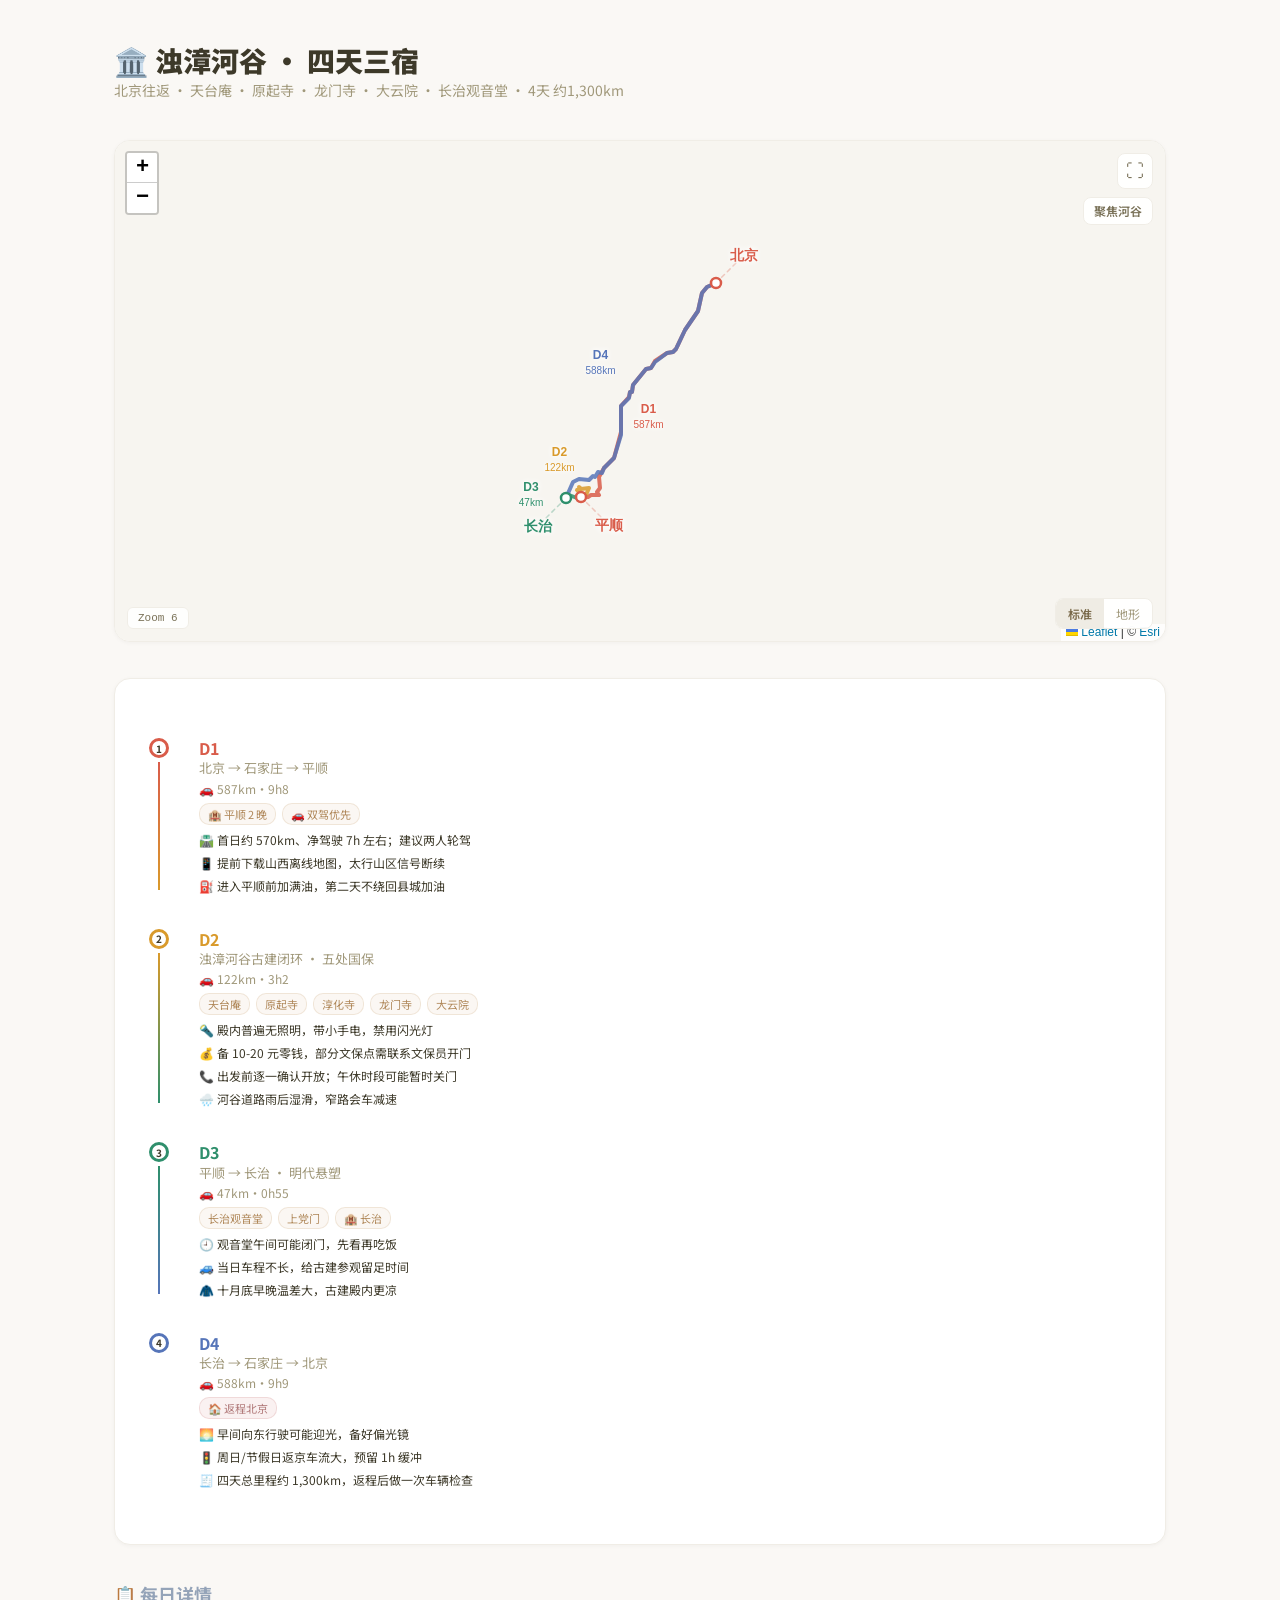
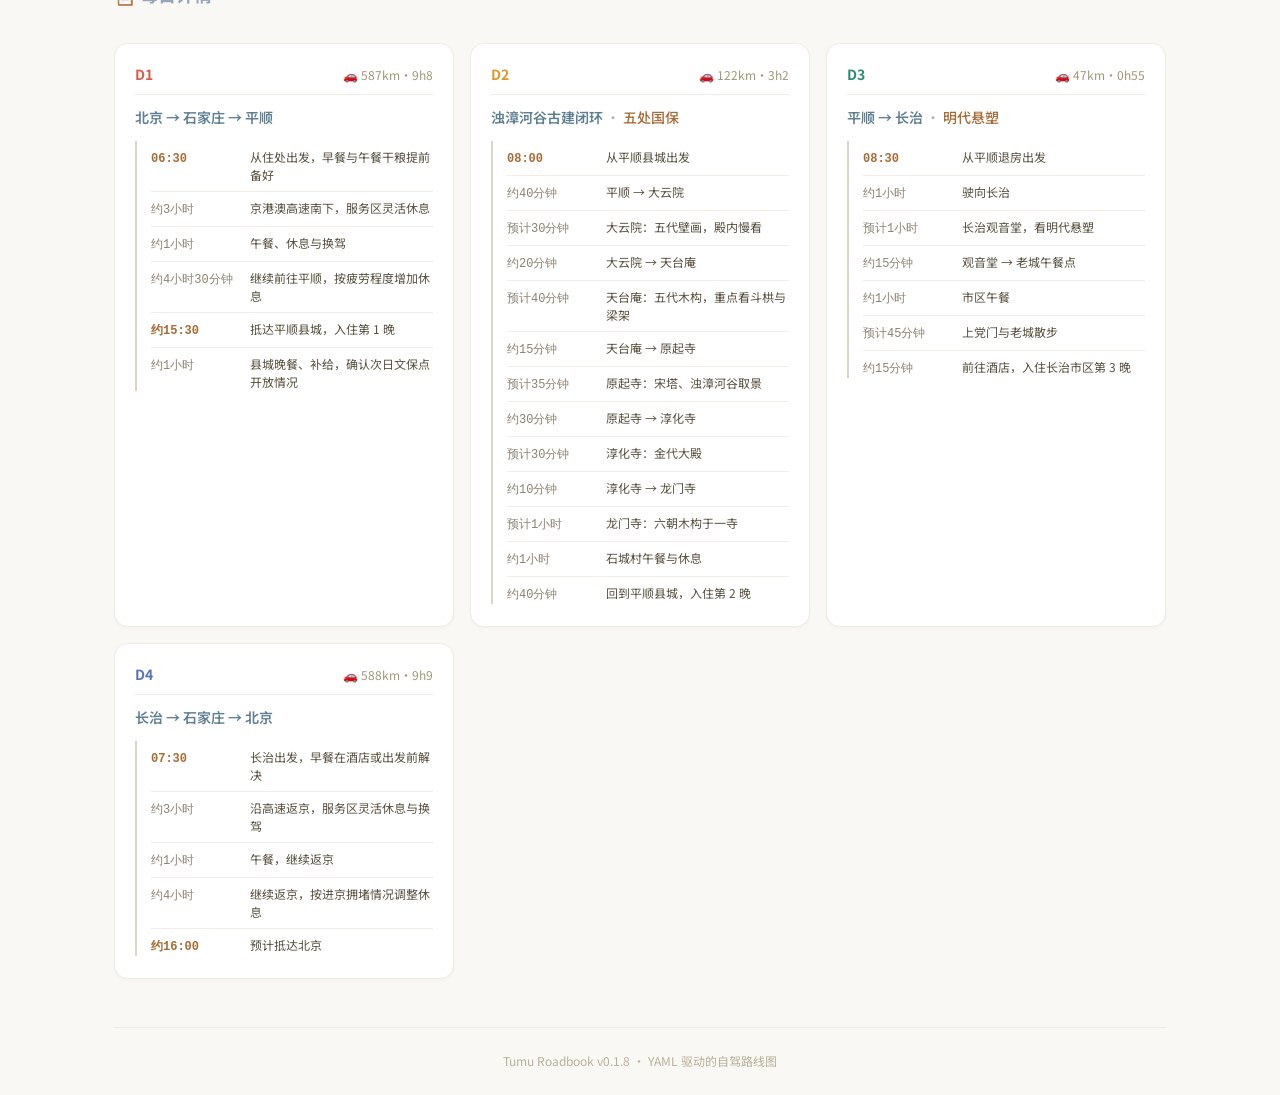
==== docs/zhuozhang-4d.html @ 3e162fc1 "feat: release Tumu Roadbook v0.1.8" ====
<!DOCTYPE html>
<html lang="zh-CN">
<head>
<meta charset="UTF-8">
<meta name="viewport" content="width=device-width, initial-scale=1.0">
<title>🏛️ 浊漳河谷 · 四天三宿</title>
<style>/* required styles */

.leaflet-pane,
.leaflet-tile,
.leaflet-marker-icon,
.leaflet-marker-shadow,
.leaflet-tile-container,
.leaflet-pane > svg,
.leaflet-pane > canvas,
.leaflet-zoom-box,
.leaflet-image-layer,
.leaflet-layer {
	position: absolute;
	left: 0;
	top: 0;
	}
.leaflet-container {
	overflow: hidden;
	}
.leaflet-tile,
.leaflet-marker-icon,
.leaflet-marker-shadow {
	-webkit-user-select: none;
	   -moz-user-select: none;
	        user-select: none;
	  -webkit-user-drag: none;
	}
/* Prevents IE11 from highlighting tiles in blue */
.leaflet-tile::selection {
	background: transparent;
}
/* Safari renders non-retina tile on retina better with this, but Chrome is worse */
.leaflet-safari .leaflet-tile {
	image-rendering: -webkit-optimize-contrast;
	}
/* hack that prevents hw layers "stretching" when loading new tiles */
.leaflet-safari .leaflet-tile-container {
	width: 1600px;
	height: 1600px;
	-webkit-transform-origin: 0 0;
	}
.leaflet-marker-icon,
.leaflet-marker-shadow {
	display: block;
	}
/* .leaflet-container svg: reset svg max-width decleration shipped in Joomla! (joomla.org) 3.x */
/* .leaflet-container img: map is broken in FF if you have max-width: 100% on tiles */
.leaflet-container .leaflet-overlay-pane svg {
	max-width: none !important;
	max-height: none !important;
	}
.leaflet-container .leaflet-marker-pane img,
.leaflet-container .leaflet-shadow-pane img,
.leaflet-container .leaflet-tile-pane img,
.leaflet-container img.leaflet-image-layer,
.leaflet-container .leaflet-tile {
	max-width: none !important;
	max-height: none !important;
	width: auto;
	padding: 0;
	}

.leaflet-container img.leaflet-tile {
	/* See: https://bugs.chromium.org/p/chromium/issues/detail?id=600120 */
	mix-blend-mode: plus-lighter;
}

.leaflet-container.leaflet-touch-zoom {
	-ms-touch-action: pan-x pan-y;
	touch-action: pan-x pan-y;
	}
.leaflet-container.leaflet-touch-drag {
	-ms-touch-action: pinch-zoom;
	/* Fallback for FF which doesn't support pinch-zoom */
	touch-action: none;
	touch-action: pinch-zoom;
}
.leaflet-container.leaflet-touch-drag.leaflet-touch-zoom {
	-ms-touch-action: none;
	touch-action: none;
}
.leaflet-container {
	-webkit-tap-highlight-color: transparent;
}
.leaflet-container a {
	-webkit-tap-highlight-color: rgba(51, 181, 229, 0.4);
}
.leaflet-tile {
	filter: inherit;
	visibility: hidden;
	}
.leaflet-tile-loaded {
	visibility: inherit;
	}
.leaflet-zoom-box {
	width: 0;
	height: 0;
	-moz-box-sizing: border-box;
	     box-sizing: border-box;
	z-index: 800;
	}
/* workaround for https://bugzilla.mozilla.org/show_bug.cgi?id=888319 */
.leaflet-overlay-pane svg {
	-moz-user-select: none;
	}

.leaflet-pane         { z-index: 400; }

.leaflet-tile-pane    { z-index: 200; }
.leaflet-overlay-pane { z-index: 400; }
.leaflet-shadow-pane  { z-index: 500; }
.leaflet-marker-pane  { z-index: 600; }
.leaflet-tooltip-pane   { z-index: 650; }
.leaflet-popup-pane   { z-index: 700; }

.leaflet-map-pane canvas { z-index: 100; }
.leaflet-map-pane svg    { z-index: 200; }

.leaflet-vml-shape {
	width: 1px;
	height: 1px;
	}
.lvml {
	behavior: url(#default#VML);
	display: inline-block;
	position: absolute;
	}


/* control positioning */

.leaflet-control {
	position: relative;
	z-index: 800;
	pointer-events: visiblePainted; /* IE 9-10 doesn't have auto */
	pointer-events: auto;
	}
.leaflet-top,
.leaflet-bottom {
	position: absolute;
	z-index: 1000;
	pointer-events: none;
	}
.leaflet-top {
	top: 0;
	}
.leaflet-right {
	right: 0;
	}
.leaflet-bottom {
	bottom: 0;
	}
.leaflet-left {
	left: 0;
	}
.leaflet-control {
	float: left;
	clear: both;
	}
.leaflet-right .leaflet-control {
	float: right;
	}
.leaflet-top .leaflet-control {
	margin-top: 10px;
	}
.leaflet-bottom .leaflet-control {
	margin-bottom: 10px;
	}
.leaflet-left .leaflet-control {
	margin-left: 10px;
	}
.leaflet-right .leaflet-control {
	margin-right: 10px;
	}


/* zoom and fade animations */

.leaflet-fade-anim .leaflet-popup {
	opacity: 0;
	-webkit-transition: opacity 0.2s linear;
	   -moz-transition: opacity 0.2s linear;
	        transition: opacity 0.2s linear;
	}
.leaflet-fade-anim .leaflet-map-pane .leaflet-popup {
	opacity: 1;
	}
.leaflet-zoom-animated {
	-webkit-transform-origin: 0 0;
	    -ms-transform-origin: 0 0;
	        transform-origin: 0 0;
	}
svg.leaflet-zoom-animated {
	will-change: transform;
}

.leaflet-zoom-anim .leaflet-zoom-animated {
	-webkit-transition: -webkit-transform 0.25s cubic-bezier(0,0,0.25,1);
	   -moz-transition:    -moz-transform 0.25s cubic-bezier(0,0,0.25,1);
	        transition:         transform 0.25s cubic-bezier(0,0,0.25,1);
	}
.leaflet-zoom-anim .leaflet-tile,
.leaflet-pan-anim .leaflet-tile {
	-webkit-transition: none;
	   -moz-transition: none;
	        transition: none;
	}

.leaflet-zoom-anim .leaflet-zoom-hide {
	visibility: hidden;
	}


/* cursors */

.leaflet-interactive {
	cursor: pointer;
	}
.leaflet-grab {
	cursor: -webkit-grab;
	cursor:    -moz-grab;
	cursor:         grab;
	}
.leaflet-crosshair,
.leaflet-crosshair .leaflet-interactive {
	cursor: crosshair;
	}
.leaflet-popup-pane,
.leaflet-control {
	cursor: auto;
	}
.leaflet-dragging .leaflet-grab,
.leaflet-dragging .leaflet-grab .leaflet-interactive,
.leaflet-dragging .leaflet-marker-draggable {
	cursor: move;
	cursor: -webkit-grabbing;
	cursor:    -moz-grabbing;
	cursor:         grabbing;
	}

/* marker & overlays interactivity */
.leaflet-marker-icon,
.leaflet-marker-shadow,
.leaflet-image-layer,
.leaflet-pane > svg path,
.leaflet-tile-container {
	pointer-events: none;
	}

.leaflet-marker-icon.leaflet-interactive,
.leaflet-image-layer.leaflet-interactive,
.leaflet-pane > svg path.leaflet-interactive,
svg.leaflet-image-layer.leaflet-interactive path {
	pointer-events: visiblePainted; /* IE 9-10 doesn't have auto */
	pointer-events: auto;
	}

/* visual tweaks */

.leaflet-container {
	background: #ddd;
	outline-offset: 1px;
	}
.leaflet-container a {
	color: #0078A8;
	}
.leaflet-zoom-box {
	border: 2px dotted #38f;
	background: rgba(255,255,255,0.5);
	}


/* general typography */
.leaflet-container {
	font-family: "Helvetica Neue", Arial, Helvetica, sans-serif;
	font-size: 12px;
	font-size: 0.75rem;
	line-height: 1.5;
	}


/* general toolbar styles */

.leaflet-bar {
	box-shadow: 0 1px 5px rgba(0,0,0,0.65);
	border-radius: 4px;
	}
.leaflet-bar a {
	background-color: #fff;
	border-bottom: 1px solid #ccc;
	width: 26px;
	height: 26px;
	line-height: 26px;
	display: block;
	text-align: center;
	text-decoration: none;
	color: black;
	}
.leaflet-bar a,
.leaflet-control-layers-toggle {
	background-position: 50% 50%;
	background-repeat: no-repeat;
	display: block;
	}
.leaflet-bar a:hover,
.leaflet-bar a:focus {
	background-color: #f4f4f4;
	}
.leaflet-bar a:first-child {
	border-top-left-radius: 4px;
	border-top-right-radius: 4px;
	}
.leaflet-bar a:last-child {
	border-bottom-left-radius: 4px;
	border-bottom-right-radius: 4px;
	border-bottom: none;
	}
.leaflet-bar a.leaflet-disabled {
	cursor: default;
	background-color: #f4f4f4;
	color: #bbb;
	}

.leaflet-touch .leaflet-bar a {
	width: 30px;
	height: 30px;
	line-height: 30px;
	}
.leaflet-touch .leaflet-bar a:first-child {
	border-top-left-radius: 2px;
	border-top-right-radius: 2px;
	}
.leaflet-touch .leaflet-bar a:last-child {
	border-bottom-left-radius: 2px;
	border-bottom-right-radius: 2px;
	}

/* zoom control */

.leaflet-control-zoom-in,
.leaflet-control-zoom-out {
	font: bold 18px 'Lucida Console', Monaco, monospace;
	text-indent: 1px;
	}

.leaflet-touch .leaflet-control-zoom-in, .leaflet-touch .leaflet-control-zoom-out  {
	font-size: 22px;
	}


/* layers control */

.leaflet-control-layers {
	box-shadow: 0 1px 5px rgba(0,0,0,0.4);
	background: #fff;
	border-radius: 5px;
	}
.leaflet-control-layers-toggle {
	background-image: url(images/layers.png);
	width: 36px;
	height: 36px;
	}
.leaflet-retina .leaflet-control-layers-toggle {
	background-image: url(images/layers-2x.png);
	background-size: 26px 26px;
	}
.leaflet-touch .leaflet-control-layers-toggle {
	width: 44px;
	height: 44px;
	}
.leaflet-control-layers .leaflet-control-layers-list,
.leaflet-control-layers-expanded .leaflet-control-layers-toggle {
	display: none;
	}
.leaflet-control-layers-expanded .leaflet-control-layers-list {
	display: block;
	position: relative;
	}
.leaflet-control-layers-expanded {
	padding: 6px 10px 6px 6px;
	color: #333;
	background: #fff;
	}
.leaflet-control-layers-scrollbar {
	overflow-y: scroll;
	overflow-x: hidden;
	padding-right: 5px;
	}
.leaflet-control-layers-selector {
	margin-top: 2px;
	position: relative;
	top: 1px;
	}
.leaflet-control-layers label {
	display: block;
	font-size: 13px;
	font-size: 1.08333em;
	}
.leaflet-control-layers-separator {
	height: 0;
	border-top: 1px solid #ddd;
	margin: 5px -10px 5px -6px;
	}

/* Default icon URLs */
.leaflet-default-icon-path { /* used only in path-guessing heuristic, see L.Icon.Default */
	background-image: url(images/marker-icon.png);
	}


/* attribution and scale controls */

.leaflet-container .leaflet-control-attribution {
	background: #fff;
	background: rgba(255, 255, 255, 0.8);
	margin: 0;
	}
.leaflet-control-attribution,
.leaflet-control-scale-line {
	padding: 0 5px;
	color: #333;
	line-height: 1.4;
	}
.leaflet-control-attribution a {
	text-decoration: none;
	}
.leaflet-control-attribution a:hover,
.leaflet-control-attribution a:focus {
	text-decoration: underline;
	}
.leaflet-attribution-flag {
	display: inline !important;
	vertical-align: baseline !important;
	width: 1em;
	height: 0.6669em;
	}
.leaflet-left .leaflet-control-scale {
	margin-left: 5px;
	}
.leaflet-bottom .leaflet-control-scale {
	margin-bottom: 5px;
	}
.leaflet-control-scale-line {
	border: 2px solid #777;
	border-top: none;
	line-height: 1.1;
	padding: 2px 5px 1px;
	white-space: nowrap;
	-moz-box-sizing: border-box;
	     box-sizing: border-box;
	background: rgba(255, 255, 255, 0.8);
	text-shadow: 1px 1px #fff;
	}
.leaflet-control-scale-line:not(:first-child) {
	border-top: 2px solid #777;
	border-bottom: none;
	margin-top: -2px;
	}
.leaflet-control-scale-line:not(:first-child):not(:last-child) {
	border-bottom: 2px solid #777;
	}

.leaflet-touch .leaflet-control-attribution,
.leaflet-touch .leaflet-control-layers,
.leaflet-touch .leaflet-bar {
	box-shadow: none;
	}
.leaflet-touch .leaflet-control-layers,
.leaflet-touch .leaflet-bar {
	border: 2px solid rgba(0,0,0,0.2);
	background-clip: padding-box;
	}


/* popup */

.leaflet-popup {
	position: absolute;
	text-align: center;
	margin-bottom: 20px;
	}
.leaflet-popup-content-wrapper {
	padding: 1px;
	text-align: left;
	border-radius: 12px;
	}
.leaflet-popup-content {
	margin: 13px 24px 13px 20px;
	line-height: 1.3;
	font-size: 13px;
	font-size: 1.08333em;
	min-height: 1px;
	}
.leaflet-popup-content p {
	margin: 17px 0;
	margin: 1.3em 0;
	}
.leaflet-popup-tip-container {
	width: 40px;
	height: 20px;
	position: absolute;
	left: 50%;
	margin-top: -1px;
	margin-left: -20px;
	overflow: hidden;
	pointer-events: none;
	}
.leaflet-popup-tip {
	width: 17px;
	height: 17px;
	padding: 1px;

	margin: -10px auto 0;
	pointer-events: auto;

	-webkit-transform: rotate(45deg);
	   -moz-transform: rotate(45deg);
	    -ms-transform: rotate(45deg);
	        transform: rotate(45deg);
	}
.leaflet-popup-content-wrapper,
.leaflet-popup-tip {
	background: white;
	color: #333;
	box-shadow: 0 3px 14px rgba(0,0,0,0.4);
	}
.leaflet-container a.leaflet-popup-close-button {
	position: absolute;
	top: 0;
	right: 0;
	border: none;
	text-align: center;
	width: 24px;
	height: 24px;
	font: 16px/24px Tahoma, Verdana, sans-serif;
	color: #757575;
	text-decoration: none;
	background: transparent;
	}
.leaflet-container a.leaflet-popup-close-button:hover,
.leaflet-container a.leaflet-popup-close-button:focus {
	color: #585858;
	}
.leaflet-popup-scrolled {
	overflow: auto;
	}

.leaflet-oldie .leaflet-popup-content-wrapper {
	-ms-zoom: 1;
	}
.leaflet-oldie .leaflet-popup-tip {
	width: 24px;
	margin: 0 auto;

	-ms-filter: "progid:DXImageTransform.Microsoft.Matrix(M11=0.70710678, M12=0.70710678, M21=-0.70710678, M22=0.70710678)";
	filter: progid:DXImageTransform.Microsoft.Matrix(M11=0.70710678, M12=0.70710678, M21=-0.70710678, M22=0.70710678);
	}

.leaflet-oldie .leaflet-control-zoom,
.leaflet-oldie .leaflet-control-layers,
.leaflet-oldie .leaflet-popup-content-wrapper,
.leaflet-oldie .leaflet-popup-tip {
	border: 1px solid #999;
	}


/* div icon */

.leaflet-div-icon {
	background: #fff;
	border: 1px solid #666;
	}


/* Tooltip */
/* Base styles for the element that has a tooltip */
.leaflet-tooltip {
	position: absolute;
	padding: 6px;
	background-color: #fff;
	border: 1px solid #fff;
	border-radius: 3px;
	color: #222;
	white-space: nowrap;
	-webkit-user-select: none;
	-moz-user-select: none;
	-ms-user-select: none;
	user-select: none;
	pointer-events: none;
	box-shadow: 0 1px 3px rgba(0,0,0,0.4);
	}
.leaflet-tooltip.leaflet-interactive {
	cursor: pointer;
	pointer-events: auto;
	}
.leaflet-tooltip-top:before,
.leaflet-tooltip-bottom:before,
.leaflet-tooltip-left:before,
.leaflet-tooltip-right:before {
	position: absolute;
	pointer-events: none;
	border: 6px solid transparent;
	background: transparent;
	content: "";
	}

/* Directions */

.leaflet-tooltip-bottom {
	margin-top: 6px;
}
.leaflet-tooltip-top {
	margin-top: -6px;
}
.leaflet-tooltip-bottom:before,
.leaflet-tooltip-top:before {
	left: 50%;
	margin-left: -6px;
	}
.leaflet-tooltip-top:before {
	bottom: 0;
	margin-bottom: -12px;
	border-top-color: #fff;
	}
.leaflet-tooltip-bottom:before {
	top: 0;
	margin-top: -12px;
	margin-left: -6px;
	border-bottom-color: #fff;
	}
.leaflet-tooltip-left {
	margin-left: -6px;
}
.leaflet-tooltip-right {
	margin-left: 6px;
}
.leaflet-tooltip-left:before,
.leaflet-tooltip-right:before {
	top: 50%;
	margin-top: -6px;
	}
.leaflet-tooltip-left:before {
	right: 0;
	margin-right: -12px;
	border-left-color: #fff;
	}
.leaflet-tooltip-right:before {
	left: 0;
	margin-left: -12px;
	border-right-color: #fff;
	}

/* Printing */

@media print {
	/* Prevent printers from removing background-images of controls. */
	.leaflet-control {
		-webkit-print-color-adjust: exact;
		print-color-adjust: exact;
		}
	}
</style>
<style>
/* ═══════════════════════════════════════════════
   map.css — 自驾路线图样式表
   read by render.py and injected into the HTML
   ═══════════════════════════════════════════════ */

@import url('https://fonts.googleapis.com/css2?family=Noto+Sans+SC:wght@300;400;500;700;900&display=swap');

* { margin: 0; padding: 0; box-sizing: border-box; }
body { background: #faf8f5; color: #3d3929; font-family: 'Noto Sans SC', system-ui, sans-serif; min-height: 100vh; }
.container { max-width: 1100px; margin: 0 auto; padding: 40px 24px; }

header { margin-bottom: 40px; display: flex; justify-content: space-between; align-items: flex-end; flex-wrap: wrap; gap: 12px; }
header h1 { font-size: 28px; font-weight: 900; color: #3d3929; }
header .sub { font-size: 14px; color: #a0987a; font-weight: 400; }
header .badge { background: #efece4; border: 1px solid #ddd8ce; border-radius: 20px; padding: 6px 16px; font-size: 13px; color: #7a7258; }

.stats { display: grid; grid-template-columns: repeat(auto-fit, minmax(140px, 1fr)); gap: 12px; margin-bottom: 36px; }
.stat-card { background: #fff; border: 1px solid #f0ede6; border-radius: 12px; padding: 16px; text-align: center; box-shadow: 0 1px 3px rgba(0,0,0,0.04); }
.stat-card .num { font-size: 24px; font-weight: 700; color: #3d3929; }
.stat-card .label { font-size: 12px; color: #a0987a; margin-top: 4px; }

.map-section { position: relative; background: #fff; border: 1px solid #f0ede6; border-radius: 16px; margin-bottom: 36px; overflow: hidden; box-shadow: 0 1px 4px rgba(0,0,0,0.04); transition: all .3s ease; }
.map-section.fullscreen { position: fixed; top: 0; left: 0; width: 100vw; height: 100vh; z-index: 9999; border-radius: 0; margin: 0; border: none; }
.map-section.fullscreen #map { height: 100vh !important; border-radius: 0; }
#map { height: 500px; width: 100%; background: #f7f5f0; border-radius: 0; }
#map .tile-standard { filter: saturate(0.25) contrast(0.9) brightness(1.03); }
#map .tile-transport { filter: grayscale(1) contrast(0.72) brightness(1.04); }
.leaflet-tooltip.poi-tooltip {
  padding: 0;
  border: 0;
  border-radius: 0;
  background: transparent;
  box-shadow: none;
  color: #8b5e3c;
  font: 700 12px/1.3 'Noto Sans SC', system-ui, sans-serif;
  white-space: nowrap;
  text-shadow: 0 0 3px #fff, 0 0 6px #fff, 0 0 9px #fff;
}
.leaflet-tooltip.poi-tooltip::before { display: none; }
.leaflet-tooltip.poi-tooltip-minor { color: #3d7a4a; font-size: 11px; }
#fullscreen-btn { position: absolute; top: 12px; right: 12px; z-index: 1001; width: 36px; height: 36px; border-radius: 8px; border: 1px solid #f0ede6; background: rgba(255,255,255,0.92); backdrop-filter: blur(8px); cursor: pointer; font-size: 18px; display: flex; align-items: center; justify-content: center; color: #7a7258; transition: all .15s; user-select: none; }
#fullscreen-btn:hover { background: #efece4; color: #3d3929; }
.map-section.fullscreen #fullscreen-btn { position: fixed; top: 16px; right: 16px; z-index: 10000; }
#focus-btn { display: none; position: absolute; top: 56px; right: 12px; z-index: 1001; border: 1px solid #f0ede6; border-radius: 8px; background: rgba(255,255,255,0.92); backdrop-filter: blur(8px); cursor: pointer; padding: 7px 10px; color: #7a7258; font: 600 12px/1 'Noto Sans SC', system-ui, sans-serif; transition: all .15s; }
#focus-btn:hover, #focus-btn[aria-pressed="true"] { background: #efece4; color: #3d3929; }
.map-section.fullscreen #focus-btn { position: fixed; top: 60px; right: 16px; z-index: 10000; }
#layer-switch { position: absolute; bottom: 12px; right: 12px; z-index: 1000; display: flex; gap: 0; background: rgba(255,255,255,0.92); border: 1px solid #f0ede6; border-radius: 8px; overflow: hidden; backdrop-filter: blur(8px); }
.map-section.fullscreen #layer-switch { position: fixed; bottom: 16px; right: 16px; z-index: 10000; }
.ls-btn { padding: 6px 12px; font-size: 12px; cursor: pointer; color: #a0987a; transition: all .15s; user-select: none; background: transparent; border: none; font-family: inherit; }
.ls-btn.active { background: #efece4; color: #7a6a4a; font-weight: 600; }
.ls-btn:not(.active):hover { color: #3d3929; }
#zoom-display { position: absolute; bottom: 12px; left: 12px; z-index: 1000; background: rgba(255,255,255,0.85); border: 1px solid #f0ede6; border-radius: 6px; padding: 4px 10px; font-size: 11px; color: #7a7258; font-family: monospace; }

.route-map { position: relative; background: #fff; border: 1px solid #f0ede6; border-radius: 16px; padding: 40px 24px; margin-bottom: 36px; overflow: hidden; box-shadow: 0 1px 4px rgba(0,0,0,0.04); }
.route-stops { position: relative; z-index: 1; display: flex; flex-direction: column; gap: 0; }
.stop { display: flex; gap: 20px; position: relative; padding: 16px 0; min-height: 80px; }
.stop:last-child { min-height: 0; }
.stop-marker { display: flex; flex-direction: column; align-items: center; width: 40px; flex-shrink: 0; position: relative; }
.stop-dot { width: 20px; height: 20px; border-radius: 50%; border: 3px solid; background: #fff; z-index: 2; position: relative; display: flex; align-items: center; justify-content: center; font-size: 10px; font-weight: 700; margin-top: 3px; }
.stop-line { width: 2px; flex-grow: 1; min-height: 40px; margin: 4px 0; }
.stop:last-child .stop-line { display: none; }
.stop-content { flex: 1; padding-top: 2px; }
.stop-title { font-size: 16px; font-weight: 700; margin-bottom: 2px; line-height: 1.4; }
.stop-title .st-sub { font-size: 13px; font-weight: 400; color: #a0987a; display: block; line-height: 1.4; }
.stop-meta { font-size: 12px; color: #a0987a; margin-bottom: 6px; }
.stop-tags { display: flex; flex-wrap: wrap; gap: 6px; }
.tag { font-size: 11px; padding: 2px 8px; border-radius: 10px; background: rgba(196,154,108,0.08); border: 1px solid rgba(196,154,108,0.2); color: #b0885a; }
.tag-star { background: rgba(196,154,108,0.15); border-color: #c49a6c; color: #c49a6c; }
.tag-purple { background: rgba(131,151,207,0.1); border-color: rgba(131,151,207,0.2); color: #7a8eb8; }
.tag-rose { background: rgba(200,120,120,0.1); border-color: rgba(200,120,120,0.2); color: #b07878; }
.tag-elev { background: rgba(80,140,180,0.1); border-color: rgba(80,140,180,0.2); color: #5a88a8; }
.tip-note { font-size: 12px; margin-top: 6px; display: flex; align-items: center; gap: 4px; }
.tip-note .ti { flex-shrink: 0; }

/* 动态 stop 颜色（由 render.py 生成后插入此处） */
  .stop-0 .stop-dot { border-color: #d95c4a; } .stop-0 .stop-line { background: linear-gradient(to bottom, #d95c4a, #d99a2b); } .stop-0 .stop-title { color: #d95c4a; }
  .stop-1 .stop-dot { border-color: #d99a2b; } .stop-1 .stop-line { background: linear-gradient(to bottom, #d99a2b, #2f8f6c); } .stop-1 .stop-title { color: #d99a2b; }
  .stop-2 .stop-dot { border-color: #2f8f6c; } .stop-2 .stop-line { background: linear-gradient(to bottom, #2f8f6c, #5675b9); } .stop-2 .stop-title { color: #2f8f6c; }
  .stop-3 .stop-dot { border-color: #5675b9; } .stop-3 .stop-title { color: #5675b9; }


.day-cards { display: grid; grid-template-columns: repeat(auto-fit, minmax(300px,1fr)); gap: 16px; margin-top: 36px; }
.day-card { background: #fff; border: 1px solid #f0ede6; border-radius: 14px; padding: 20px; transition: box-shadow 0.2s; box-shadow: 0 1px 3px rgba(0,0,0,0.04); }
.day-card:hover { box-shadow: 0 2px 8px rgba(0,0,0,0.08); }
.day-header { display: flex; justify-content: space-between; align-items: center; margin-bottom: 12px; padding-bottom: 10px; border-bottom: 1px solid #f0ede6; }
.day-label { font-size: 14px; font-weight: 700; }
.day-date { font-size: 12px; color: #a0987a; }
.highlight { color: #c49a6c; font-weight: 600; }
.day-route { font-size: 14px; color: #c49a6c; margin-bottom: 8px; }
.day-route-path { color: #5d7f91; font-weight: 600; }
.day-route-separator { color: #b8b09a; }
.day-route-focus { color: #a66b35; font-weight: 500; }
.day-items { list-style: none; font-size: 13px; line-height: 1.7; color: #5a5240; }
.day-items li::before { content: '\25b8 '; color: #fbbf24; }

.footer { text-align: center; margin-top: 48px; padding-top: 24px; border-top: 1px solid #f0ede6; font-size: 12px; color: #b8b09a; }

/* 摆渡车备注 */
.day-shuttle-note { margin-top: 8px; padding: 6px 10px; background: #fff8f0; border-left: 3px solid #e8a838; border-radius: 4px; font-size: 12px; color: #7a5a20; }
/* 微观日志 */
.timeline-wrap { margin-top: 10px; }
.timeline-toggle { cursor: pointer; font: inherit; font-size: 12px; color: #7a7258; user-select: none; padding: 4px 0; border: 0; background: transparent; }
.timeline-toggle:hover { color: #3d3929; }
.timeline { border-left: 2px solid #e8e4da; margin-left: 4px; padding-left: 12px; }
.tl-row { display: flex; gap: 8px; padding: 3px 0; font-size: 12px; line-height: 1.5; }
.tl-time { color: #b8b09a; font-family: monospace; flex-shrink: 0; min-width: 5em; }
.tl-action { color: #5a5240; }
.day-timeline { margin: 14px 0 2px; padding-left: 14px; border-left-color: #ddd6c8; }
.day-timeline .tl-row { align-items: baseline; padding: 7px 0; border-bottom: 1px solid #f2eee7; }
.day-timeline .tl-row:last-child { border-bottom: 0; padding-bottom: 0; }
.day-timeline .tl-time { color: #a66b35; font-weight: 600; min-width: 7.6em; }
.day-timeline .tl-duration { color: #8c8170; font-weight: 500; }
.day-timeline .tl-action { color: #5a5240; }

@media (max-width: 640px) { #map { height: 280px; touch-action: pan-y; } }
@media (max-width: 640px) { .container { padding: 20px 16px; } header h1 { font-size: 22px; } .stop { gap: 12px; } .stop-title { font-size: 14px; } .day-cards { grid-template-columns: 1fr; } .day-label{font-size:16px!important} .day-date{font-size:13px!important} .day-route{font-size:14px!important} .day-items{font-size:14px!important} }

</style>
</head>
<body>
<div class="container">

<header>
  <div>
    <h1>🏛️ 浊漳河谷 · 四天三宿</h1>
    <div class="sub">北京往返 · 天台庵 · 原起寺 · 龙门寺 · 大云院 · 长治观音堂 · 4天 约1,300km</div>
  </div>
</header>

<div class="map-section" id="map-section">
  <div id="map"></div>
  <button id="fullscreen-btn" type="button" aria-label="全屏浏览地图" title="全屏浏览">⛶</button>
  <button id="focus-btn" type="button" aria-pressed="false">聚焦河谷</button>
  <div id="layer-switch" role="group" aria-label="地图图层">
    <button class="ls-btn active" type="button" data-layer="standard" aria-pressed="true">标准</button>
    <button class="ls-btn" type="button" data-layer="terrain" aria-pressed="false">地形</button>
  </div>
  <div id="zoom-display">Zoom 5</div>
</div>

<div class="route-map">
  <div class="route-stops">
    <div class="stop stop-0">
      <div class="stop-marker"><div class="stop-dot">1</div><div class="stop-line"></div></div>
      <div class="stop-content">
        <div class="stop-title" style="color:#d95c4a">D1 <span class="st-sub">北京 → 石家庄 → 平顺</span></div>
        <div class="stop-meta">🚗 587km·9h8</div>
        <div class="stop-tags"><span class="tag">🏨 平顺 2 晚</span><span class="tag">🚗 双驾优先</span></div>
        <div class="tip-note">🛣️ 首日约 570km、净驾驶 7h 左右；建议两人轮驾</div><div class="tip-note">📱 提前下载山西离线地图，太行山区信号断续</div><div class="tip-note">⛽ 进入平顺前加满油，第二天不绕回县城加油</div>
      </div>
    </div>
    <div class="stop stop-1">
      <div class="stop-marker"><div class="stop-dot">2</div><div class="stop-line"></div></div>
      <div class="stop-content">
        <div class="stop-title" style="color:#d99a2b">D2 <span class="st-sub">浊漳河谷古建闭环 · 五处国保</span></div>
        <div class="stop-meta">🚗 122km·3h2</div>
        <div class="stop-tags"><span class="tag">天台庵</span><span class="tag">原起寺</span><span class="tag">淳化寺</span><span class="tag">龙门寺</span><span class="tag">大云院</span></div>
        <div class="tip-note">🔦 殿内普遍无照明，带小手电，禁用闪光灯</div><div class="tip-note">💰 备 10-20 元零钱，部分文保点需联系文保员开门</div><div class="tip-note">📞 出发前逐一确认开放；午休时段可能暂时关门</div><div class="tip-note">🌧️ 河谷道路雨后湿滑，窄路会车减速</div>
      </div>
    </div>
    <div class="stop stop-2">
      <div class="stop-marker"><div class="stop-dot">3</div><div class="stop-line"></div></div>
      <div class="stop-content">
        <div class="stop-title" style="color:#2f8f6c">D3 <span class="st-sub">平顺 → 长治 · 明代悬塑</span></div>
        <div class="stop-meta">🚗 47km·0h55</div>
        <div class="stop-tags"><span class="tag">长治观音堂</span><span class="tag">上党门</span><span class="tag">🏨 长治</span></div>
        <div class="tip-note">🕘 观音堂午间可能闭门，先看再吃饭</div><div class="tip-note">🚙 当日车程不长，给古建参观留足时间</div><div class="tip-note">🧥 十月底早晚温差大，古建殿内更凉</div>
      </div>
    </div>
    <div class="stop stop-3">
      <div class="stop-marker"><div class="stop-dot">4</div><div class="stop-line"></div></div>
      <div class="stop-content">
        <div class="stop-title" style="color:#5675b9">D4 <span class="st-sub">长治 → 石家庄 → 北京</span></div>
        <div class="stop-meta">🚗 588km·9h9</div>
        <div class="stop-tags"><span class="tag tag-rose">🏠 返程北京</span></div>
        <div class="tip-note">🌅 早间向东行驶可能迎光，备好偏光镜</div><div class="tip-note">🚦 周日/节假日返京车流大，预留 1h 缓冲</div><div class="tip-note">🧾 四天总里程约 1,300km，返程后做一次车辆检查</div>
      </div>
    </div>
  </div>
</div>

<h2 style="font-size:18px;font-weight:700;margin-bottom:16px;color:#94a3b8;">📋 每日详情</h2>
<div class="day-cards">
  <div class="day-card card-0">
    <div class="day-header"><span class="day-label" style="color:#d95c4a">D1</span><span class="day-date">🚗 587km·9h8</span></div>
    <div class="day-route"><span class="day-route-path">北京 → 石家庄 → 平顺</span></div>
    <div class="timeline day-timeline"><div class="tl-row"><span class="tl-time">06:30</span><span class="tl-action">从住处出发，早餐与午餐干粮提前备好</span></div>
<div class="tl-row"><span class="tl-time tl-duration">约3小时</span><span class="tl-action">京港澳高速南下，服务区灵活休息</span></div>
<div class="tl-row"><span class="tl-time tl-duration">约1小时</span><span class="tl-action">午餐、休息与换驾</span></div>
<div class="tl-row"><span class="tl-time tl-duration">约4小时30分钟</span><span class="tl-action">继续前往平顺，按疲劳程度增加休息</span></div>
<div class="tl-row"><span class="tl-time">约15:30</span><span class="tl-action">抵达平顺县城，入住第 1 晚</span></div>
<div class="tl-row"><span class="tl-time tl-duration">约1小时</span><span class="tl-action">县城晚餐、补给，确认次日文保点开放情况</span></div></div>
    
    
  </div>
  <div class="day-card card-1">
    <div class="day-header"><span class="day-label" style="color:#d99a2b">D2</span><span class="day-date">🚗 122km·3h2</span></div>
    <div class="day-route"><span class="day-route-path">浊漳河谷古建闭环</span><span class="day-route-separator"> · </span><span class="day-route-focus">五处国保</span></div>
    <div class="timeline day-timeline"><div class="tl-row"><span class="tl-time">08:00</span><span class="tl-action">从平顺县城出发</span></div>
<div class="tl-row"><span class="tl-time tl-duration">约40分钟</span><span class="tl-action">平顺 → 大云院</span></div>
<div class="tl-row"><span class="tl-time tl-duration">预计30分钟</span><span class="tl-action">大云院：五代壁画，殿内慢看</span></div>
<div class="tl-row"><span class="tl-time tl-duration">约20分钟</span><span class="tl-action">大云院 → 天台庵</span></div>
<div class="tl-row"><span class="tl-time tl-duration">预计40分钟</span><span class="tl-action">天台庵：五代木构，重点看斗栱与梁架</span></div>
<div class="tl-row"><span class="tl-time tl-duration">约15分钟</span><span class="tl-action">天台庵 → 原起寺</span></div>
<div class="tl-row"><span class="tl-time tl-duration">预计35分钟</span><span class="tl-action">原起寺：宋塔、浊漳河谷取景</span></div>
<div class="tl-row"><span class="tl-time tl-duration">约30分钟</span><span class="tl-action">原起寺 → 淳化寺</span></div>
<div class="tl-row"><span class="tl-time tl-duration">预计30分钟</span><span class="tl-action">淳化寺：金代大殿</span></div>
<div class="tl-row"><span class="tl-time tl-duration">约10分钟</span><span class="tl-action">淳化寺 → 龙门寺</span></div>
<div class="tl-row"><span class="tl-time tl-duration">预计1小时</span><span class="tl-action">龙门寺：六朝木构于一寺</span></div>
<div class="tl-row"><span class="tl-time tl-duration">约1小时</span><span class="tl-action">石城村午餐与休息</span></div>
<div class="tl-row"><span class="tl-time tl-duration">约40分钟</span><span class="tl-action">回到平顺县城，入住第 2 晚</span></div></div>
    
    
  </div>
  <div class="day-card card-2">
    <div class="day-header"><span class="day-label" style="color:#2f8f6c">D3</span><span class="day-date">🚗 47km·0h55</span></div>
    <div class="day-route"><span class="day-route-path">平顺 → 长治</span><span class="day-route-separator"> · </span><span class="day-route-focus">明代悬塑</span></div>
    <div class="timeline day-timeline"><div class="tl-row"><span class="tl-time">08:30</span><span class="tl-action">从平顺退房出发</span></div>
<div class="tl-row"><span class="tl-time tl-duration">约1小时</span><span class="tl-action">驶向长治</span></div>
<div class="tl-row"><span class="tl-time tl-duration">预计1小时</span><span class="tl-action">长治观音堂，看明代悬塑</span></div>
<div class="tl-row"><span class="tl-time tl-duration">约15分钟</span><span class="tl-action">观音堂 → 老城午餐点</span></div>
<div class="tl-row"><span class="tl-time tl-duration">约1小时</span><span class="tl-action">市区午餐</span></div>
<div class="tl-row"><span class="tl-time tl-duration">预计45分钟</span><span class="tl-action">上党门与老城散步</span></div>
<div class="tl-row"><span class="tl-time tl-duration">约15分钟</span><span class="tl-action">前往酒店，入住长治市区第 3 晚</span></div></div>
    
    
  </div>
  <div class="day-card card-3">
    <div class="day-header"><span class="day-label" style="color:#5675b9">D4</span><span class="day-date">🚗 588km·9h9</span></div>
    <div class="day-route"><span class="day-route-path">长治 → 石家庄 → 北京</span></div>
    <div class="timeline day-timeline"><div class="tl-row"><span class="tl-time">07:30</span><span class="tl-action">长治出发，早餐在酒店或出发前解决</span></div>
<div class="tl-row"><span class="tl-time tl-duration">约3小时</span><span class="tl-action">沿高速返京，服务区灵活休息与换驾</span></div>
<div class="tl-row"><span class="tl-time tl-duration">约1小时</span><span class="tl-action">午餐，继续返京</span></div>
<div class="tl-row"><span class="tl-time tl-duration">约4小时</span><span class="tl-action">继续返京，按进京拥堵情况调整休息</span></div>
<div class="tl-row"><span class="tl-time">约16:00</span><span class="tl-action">预计抵达北京</span></div></div>
    
    
  </div>
</div>

<div class="footer">Tumu Roadbook v0.1.8 · YAML 驱动的自驾路线图</div>
</div>

<script>/* @preserve
 * Leaflet 1.9.4, a JS library for interactive maps. https://leafletjs.com
 * (c) 2010-2023 Vladimir Agafonkin, (c) 2010-2011 CloudMade
 */
!function(t,e){"object"==typeof exports&&"undefined"!=typeof module?e(exports):"function"==typeof define&&define.amd?define(["exports"],e):e((t="undefined"!=typeof globalThis?globalThis:t||self).leaflet={})}(this,function(t){"use strict";function l(t){for(var e,i,n=1,o=arguments.length;n<o;n++)for(e in i=arguments[n])t[e]=i[e];return t}var R=Object.create||function(t){return N.prototype=t,new N};function N(){}function a(t,e){var i,n=Array.prototype.slice;return t.bind?t.bind.apply(t,n.call(arguments,1)):(i=n.call(arguments,2),function(){return t.apply(e,i.length?i.concat(n.call(arguments)):arguments)})}var D=0;function h(t){return"_leaflet_id"in t||(t._leaflet_id=++D),t._leaflet_id}function j(t,e,i){var n,o,s=function(){n=!1,o&&(r.apply(i,o),o=!1)},r=function(){n?o=arguments:(t.apply(i,arguments),setTimeout(s,e),n=!0)};return r}function H(t,e,i){var n=e[1],e=e[0],o=n-e;return t===n&&i?t:((t-e)%o+o)%o+e}function u(){return!1}function i(t,e){return!1===e?t:(e=Math.pow(10,void 0===e?6:e),Math.round(t*e)/e)}function W(t){return t.trim?t.trim():t.replace(/^\s+|\s+$/g,"")}function F(t){return W(t).split(/\s+/)}function c(t,e){for(var i in Object.prototype.hasOwnProperty.call(t,"options")||(t.options=t.options?R(t.options):{}),e)t.options[i]=e[i];return t.options}function U(t,e,i){var n,o=[];for(n in t)o.push(encodeURIComponent(i?n.toUpperCase():n)+"="+encodeURIComponent(t[n]));return(e&&-1!==e.indexOf("?")?"&":"?")+o.join("&")}var V=/\{ *([\w_ -]+) *\}/g;function q(t,i){return t.replace(V,function(t,e){e=i[e];if(void 0===e)throw new Error("No value provided for variable "+t);return e="function"==typeof e?e(i):e})}var d=Array.isArray||function(t){return"[object Array]"===Object.prototype.toString.call(t)};function G(t,e){for(var i=0;i<t.length;i++)if(t[i]===e)return i;return-1}var K="[data-uri]";function Y(t){return window["webkit"+t]||window["moz"+t]||window["ms"+t]}var X=0;function J(t){var e=+new Date,i=Math.max(0,16-(e-X));return X=e+i,window.setTimeout(t,i)}var $=window.requestAnimationFrame||Y("RequestAnimationFrame")||J,Q=window.cancelAnimationFrame||Y("CancelAnimationFrame")||Y("CancelRequestAnimationFrame")||function(t){window.clearTimeout(t)};function x(t,e,i){if(!i||$!==J)return $.call(window,a(t,e));t.call(e)}function r(t){t&&Q.call(window,t)}var tt={__proto__:null,extend:l,create:R,bind:a,get lastId(){return D},stamp:h,throttle:j,wrapNum:H,falseFn:u,formatNum:i,trim:W,splitWords:F,setOptions:c,getParamString:U,template:q,isArray:d,indexOf:G,emptyImageUrl:K,requestFn:$,cancelFn:Q,requestAnimFrame:x,cancelAnimFrame:r};function et(){}et.extend=function(t){function e(){c(this),this.initialize&&this.initialize.apply(this,arguments),this.callInitHooks()}var i,n=e.__super__=this.prototype,o=R(n);for(i in(o.constructor=e).prototype=o,this)Object.prototype.hasOwnProperty.call(this,i)&&"prototype"!==i&&"__super__"!==i&&(e[i]=this[i]);if(t.statics&&l(e,t.statics),t.includes){var s=t.includes;if("undefined"!=typeof L&&L&&L.Mixin){s=d(s)?s:[s];for(var r=0;r<s.length;r++)s[r]===L.Mixin.Events&&console.warn("Deprecated include of L.Mixin.Events: this property will be removed in future releases, please inherit from L.Evented instead.",(new Error).stack)}l.apply(null,[o].concat(t.includes))}return l(o,t),delete o.statics,delete o.includes,o.options&&(o.options=n.options?R(n.options):{},l(o.options,t.options)),o._initHooks=[],o.callInitHooks=function(){if(!this._initHooksCalled){n.callInitHooks&&n.callInitHooks.call(this),this._initHooksCalled=!0;for(var t=0,e=o._initHooks.length;t<e;t++)o._initHooks[t].call(this)}},e},et.include=function(t){var e=this.prototype.options;return l(this.prototype,t),t.options&&(this.prototype.options=e,this.mergeOptions(t.options)),this},et.mergeOptions=function(t){return l(this.prototype.options,t),this},et.addInitHook=function(t){var e=Array.prototype.slice.call(arguments,1),i="function"==typeof t?t:function(){this[t].apply(this,e)};return this.prototype._initHooks=this.prototype._initHooks||[],this.prototype._initHooks.push(i),this};var e={on:function(t,e,i){if("object"==typeof t)for(var n in t)this._on(n,t[n],e);else for(var o=0,s=(t=F(t)).length;o<s;o++)this._on(t[o],e,i);return this},off:function(t,e,i){if(arguments.length)if("object"==typeof t)for(var n in t)this._off(n,t[n],e);else{t=F(t);for(var o=1===arguments.length,s=0,r=t.length;s<r;s++)o?this._off(t[s]):this._off(t[s],e,i)}else delete this._events;return this},_on:function(t,e,i,n){"function"!=typeof e?console.warn("wrong listener type: "+typeof e):!1===this._listens(t,e,i)&&(e={fn:e,ctx:i=i===this?void 0:i},n&&(e.once=!0),this._events=this._events||{},this._events[t]=this._events[t]||[],this._events[t].push(e))},_off:function(t,e,i){var n,o,s;if(this._events&&(n=this._events[t]))if(1===arguments.length){if(this._firingCount)for(o=0,s=n.length;o<s;o++)n[o].fn=u;delete this._events[t]}else"function"!=typeof e?console.warn("wrong listener type: "+typeof e):!1!==(e=this._listens(t,e,i))&&(i=n[e],this._firingCount&&(i.fn=u,this._events[t]=n=n.slice()),n.splice(e,1))},fire:function(t,e,i){if(this.listens(t,i)){var n=l({},e,{type:t,target:this,sourceTarget:e&&e.sourceTarget||this});if(this._events){var o=this._events[t];if(o){this._firingCount=this._firingCount+1||1;for(var s=0,r=o.length;s<r;s++){var a=o[s],h=a.fn;a.once&&this.off(t,h,a.ctx),h.call(a.ctx||this,n)}this._firingCount--}}i&&this._propagateEvent(n)}return this},listens:function(t,e,i,n){"string"!=typeof t&&console.warn('"string" type argument expected');var o=e,s=("function"!=typeof e&&(n=!!e,i=o=void 0),this._events&&this._events[t]);if(s&&s.length&&!1!==this._listens(t,o,i))return!0;if(n)for(var r in this._eventParents)if(this._eventParents[r].listens(t,e,i,n))return!0;return!1},_listens:function(t,e,i){if(this._events){var n=this._events[t]||[];if(!e)return!!n.length;i===this&&(i=void 0);for(var o=0,s=n.length;o<s;o++)if(n[o].fn===e&&n[o].ctx===i)return o}return!1},once:function(t,e,i){if("object"==typeof t)for(var n in t)this._on(n,t[n],e,!0);else for(var o=0,s=(t=F(t)).length;o<s;o++)this._on(t[o],e,i,!0);return this},addEventParent:function(t){return this._eventParents=this._eventParents||{},this._eventParents[h(t)]=t,this},removeEventParent:function(t){return this._eventParents&&delete this._eventParents[h(t)],this},_propagateEvent:function(t){for(var e in this._eventParents)this._eventParents[e].fire(t.type,l({layer:t.target,propagatedFrom:t.target},t),!0)}},it=(e.addEventListener=e.on,e.removeEventListener=e.clearAllEventListeners=e.off,e.addOneTimeEventListener=e.once,e.fireEvent=e.fire,e.hasEventListeners=e.listens,et.extend(e));function p(t,e,i){this.x=i?Math.round(t):t,this.y=i?Math.round(e):e}var nt=Math.trunc||function(t){return 0<t?Math.floor(t):Math.ceil(t)};function m(t,e,i){return t instanceof p?t:d(t)?new p(t[0],t[1]):null==t?t:"object"==typeof t&&"x"in t&&"y"in t?new p(t.x,t.y):new p(t,e,i)}function f(t,e){if(t)for(var i=e?[t,e]:t,n=0,o=i.length;n<o;n++)this.extend(i[n])}function _(t,e){return!t||t instanceof f?t:new f(t,e)}function s(t,e){if(t)for(var i=e?[t,e]:t,n=0,o=i.length;n<o;n++)this.extend(i[n])}function g(t,e){return t instanceof s?t:new s(t,e)}function v(t,e,i){if(isNaN(t)||isNaN(e))throw new Error("Invalid LatLng object: ("+t+", "+e+")");this.lat=+t,this.lng=+e,void 0!==i&&(this.alt=+i)}function w(t,e,i){return t instanceof v?t:d(t)&&"object"!=typeof t[0]?3===t.length?new v(t[0],t[1],t[2]):2===t.length?new v(t[0],t[1]):null:null==t?t:"object"==typeof t&&"lat"in t?new v(t.lat,"lng"in t?t.lng:t.lon,t.alt):void 0===e?null:new v(t,e,i)}p.prototype={clone:function(){return new p(this.x,this.y)},add:function(t){return this.clone()._add(m(t))},_add:function(t){return this.x+=t.x,this.y+=t.y,this},subtract:function(t){return this.clone()._subtract(m(t))},_subtract:function(t){return this.x-=t.x,this.y-=t.y,this},divideBy:function(t){return this.clone()._divideBy(t)},_divideBy:function(t){return this.x/=t,this.y/=t,this},multiplyBy:function(t){return this.clone()._multiplyBy(t)},_multiplyBy:function(t){return this.x*=t,this.y*=t,this},scaleBy:function(t){return new p(this.x*t.x,this.y*t.y)},unscaleBy:function(t){return new p(this.x/t.x,this.y/t.y)},round:function(){return this.clone()._round()},_round:function(){return this.x=Math.round(this.x),this.y=Math.round(this.y),this},floor:function(){return this.clone()._floor()},_floor:function(){return this.x=Math.floor(this.x),this.y=Math.floor(this.y),this},ceil:function(){return this.clone()._ceil()},_ceil:function(){return this.x=Math.ceil(this.x),this.y=Math.ceil(this.y),this},trunc:function(){return this.clone()._trunc()},_trunc:function(){return this.x=nt(this.x),this.y=nt(this.y),this},distanceTo:function(t){var e=(t=m(t)).x-this.x,t=t.y-this.y;return Math.sqrt(e*e+t*t)},equals:function(t){return(t=m(t)).x===this.x&&t.y===this.y},contains:function(t){return t=m(t),Math.abs(t.x)<=Math.abs(this.x)&&Math.abs(t.y)<=Math.abs(this.y)},toString:function(){return"Point("+i(this.x)+", "+i(this.y)+")"}},f.prototype={extend:function(t){var e,i;if(t){if(t instanceof p||"number"==typeof t[0]||"x"in t)e=i=m(t);else if(e=(t=_(t)).min,i=t.max,!e||!i)return this;this.min||this.max?(this.min.x=Math.min(e.x,this.min.x),this.max.x=Math.max(i.x,this.max.x),this.min.y=Math.min(e.y,this.min.y),this.max.y=Math.max(i.y,this.max.y)):(this.min=e.clone(),this.max=i.clone())}return this},getCenter:function(t){return m((this.min.x+this.max.x)/2,(this.min.y+this.max.y)/2,t)},getBottomLeft:function(){return m(this.min.x,this.max.y)},getTopRight:function(){return m(this.max.x,this.min.y)},getTopLeft:function(){return this.min},getBottomRight:function(){return this.max},getSize:function(){return this.max.subtract(this.min)},contains:function(t){var e,i;return(t=("number"==typeof t[0]||t instanceof p?m:_)(t))instanceof f?(e=t.min,i=t.max):e=i=t,e.x>=this.min.x&&i.x<=this.max.x&&e.y>=this.min.y&&i.y<=this.max.y},intersects:function(t){t=_(t);var e=this.min,i=this.max,n=t.min,t=t.max,o=t.x>=e.x&&n.x<=i.x,t=t.y>=e.y&&n.y<=i.y;return o&&t},overlaps:function(t){t=_(t);var e=this.min,i=this.max,n=t.min,t=t.max,o=t.x>e.x&&n.x<i.x,t=t.y>e.y&&n.y<i.y;return o&&t},isValid:function(){return!(!this.min||!this.max)},pad:function(t){var e=this.min,i=this.max,n=Math.abs(e.x-i.x)*t,t=Math.abs(e.y-i.y)*t;return _(m(e.x-n,e.y-t),m(i.x+n,i.y+t))},equals:function(t){return!!t&&(t=_(t),this.min.equals(t.getTopLeft())&&this.max.equals(t.getBottomRight()))}},s.prototype={extend:function(t){var e,i,n=this._southWest,o=this._northEast;if(t instanceof v)i=e=t;else{if(!(t instanceof s))return t?this.extend(w(t)||g(t)):this;if(e=t._southWest,i=t._northEast,!e||!i)return this}return n||o?(n.lat=Math.min(e.lat,n.lat),n.lng=Math.min(e.lng,n.lng),o.lat=Math.max(i.lat,o.lat),o.lng=Math.max(i.lng,o.lng)):(this._southWest=new v(e.lat,e.lng),this._northEast=new v(i.lat,i.lng)),this},pad:function(t){var e=this._southWest,i=this._northEast,n=Math.abs(e.lat-i.lat)*t,t=Math.abs(e.lng-i.lng)*t;return new s(new v(e.lat-n,e.lng-t),new v(i.lat+n,i.lng+t))},getCenter:function(){return new v((this._southWest.lat+this._northEast.lat)/2,(this._southWest.lng+this._northEast.lng)/2)},getSouthWest:function(){return this._southWest},getNorthEast:function(){return this._northEast},getNorthWest:function(){return new v(this.getNorth(),this.getWest())},getSouthEast:function(){return new v(this.getSouth(),this.getEast())},getWest:function(){return this._southWest.lng},getSouth:function(){return this._southWest.lat},getEast:function(){return this._northEast.lng},getNorth:function(){return this._northEast.lat},contains:function(t){t=("number"==typeof t[0]||t instanceof v||"lat"in t?w:g)(t);var e,i,n=this._southWest,o=this._northEast;return t instanceof s?(e=t.getSouthWest(),i=t.getNorthEast()):e=i=t,e.lat>=n.lat&&i.lat<=o.lat&&e.lng>=n.lng&&i.lng<=o.lng},intersects:function(t){t=g(t);var e=this._southWest,i=this._northEast,n=t.getSouthWest(),t=t.getNorthEast(),o=t.lat>=e.lat&&n.lat<=i.lat,t=t.lng>=e.lng&&n.lng<=i.lng;return o&&t},overlaps:function(t){t=g(t);var e=this._southWest,i=this._northEast,n=t.getSouthWest(),t=t.getNorthEast(),o=t.lat>e.lat&&n.lat<i.lat,t=t.lng>e.lng&&n.lng<i.lng;return o&&t},toBBoxString:function(){return[this.getWest(),this.getSouth(),this.getEast(),this.getNorth()].join(",")},equals:function(t,e){return!!t&&(t=g(t),this._southWest.equals(t.getSouthWest(),e)&&this._northEast.equals(t.getNorthEast(),e))},isValid:function(){return!(!this._southWest||!this._northEast)}};var ot={latLngToPoint:function(t,e){t=this.projection.project(t),e=this.scale(e);return this.transformation._transform(t,e)},pointToLatLng:function(t,e){e=this.scale(e),t=this.transformation.untransform(t,e);return this.projection.unproject(t)},project:function(t){return this.projection.project(t)},unproject:function(t){return this.projection.unproject(t)},scale:function(t){return 256*Math.pow(2,t)},zoom:function(t){return Math.log(t/256)/Math.LN2},getProjectedBounds:function(t){var e;return this.infinite?null:(e=this.projection.bounds,t=this.scale(t),new f(this.transformation.transform(e.min,t),this.transformation.transform(e.max,t)))},infinite:!(v.prototype={equals:function(t,e){return!!t&&(t=w(t),Math.max(Math.abs(this.lat-t.lat),Math.abs(this.lng-t.lng))<=(void 0===e?1e-9:e))},toString:function(t){return"LatLng("+i(this.lat,t)+", "+i(this.lng,t)+")"},distanceTo:function(t){return st.distance(this,w(t))},wrap:function(){return st.wrapLatLng(this)},toBounds:function(t){var t=180*t/40075017,e=t/Math.cos(Math.PI/180*this.lat);return g([this.lat-t,this.lng-e],[this.lat+t,this.lng+e])},clone:function(){return new v(this.lat,this.lng,this.alt)}}),wrapLatLng:function(t){var e=this.wrapLng?H(t.lng,this.wrapLng,!0):t.lng;return new v(this.wrapLat?H(t.lat,this.wrapLat,!0):t.lat,e,t.alt)},wrapLatLngBounds:function(t){var e=t.getCenter(),i=this.wrapLatLng(e),n=e.lat-i.lat,e=e.lng-i.lng;return 0==n&&0==e?t:(i=t.getSouthWest(),t=t.getNorthEast(),new s(new v(i.lat-n,i.lng-e),new v(t.lat-n,t.lng-e)))}},st=l({},ot,{wrapLng:[-180,180],R:6371e3,distance:function(t,e){var i=Math.PI/180,n=t.lat*i,o=e.lat*i,s=Math.sin((e.lat-t.lat)*i/2),e=Math.sin((e.lng-t.lng)*i/2),t=s*s+Math.cos(n)*Math.cos(o)*e*e,i=2*Math.atan2(Math.sqrt(t),Math.sqrt(1-t));return this.R*i}}),rt=6378137,rt={R:rt,MAX_LATITUDE:85.0511287798,project:function(t){var e=Math.PI/180,i=this.MAX_LATITUDE,i=Math.max(Math.min(i,t.lat),-i),i=Math.sin(i*e);return new p(this.R*t.lng*e,this.R*Math.log((1+i)/(1-i))/2)},unproject:function(t){var e=180/Math.PI;return new v((2*Math.atan(Math.exp(t.y/this.R))-Math.PI/2)*e,t.x*e/this.R)},bounds:new f([-(rt=rt*Math.PI),-rt],[rt,rt])};function at(t,e,i,n){d(t)?(this._a=t[0],this._b=t[1],this._c=t[2],this._d=t[3]):(this._a=t,this._b=e,this._c=i,this._d=n)}function ht(t,e,i,n){return new at(t,e,i,n)}at.prototype={transform:function(t,e){return this._transform(t.clone(),e)},_transform:function(t,e){return t.x=(e=e||1)*(this._a*t.x+this._b),t.y=e*(this._c*t.y+this._d),t},untransform:function(t,e){return new p((t.x/(e=e||1)-this._b)/this._a,(t.y/e-this._d)/this._c)}};var lt=l({},st,{code:"EPSG:3857",projection:rt,transformation:ht(lt=.5/(Math.PI*rt.R),.5,-lt,.5)}),ut=l({},lt,{code:"EPSG:900913"});function ct(t){return document.createElementNS("http://www.w3.org/2000/svg",t)}function dt(t,e){for(var i,n,o,s,r="",a=0,h=t.length;a<h;a++){for(i=0,n=(o=t[a]).length;i<n;i++)r+=(i?"L":"M")+(s=o[i]).x+" "+s.y;r+=e?b.svg?"z":"x":""}return r||"M0 0"}var _t=document.documentElement.style,pt="ActiveXObject"in window,mt=pt&&!document.addEventListener,n="msLaunchUri"in navigator&&!("documentMode"in document),ft=y("webkit"),gt=y("android"),vt=y("android 2")||y("android 3"),yt=parseInt(/WebKit\/([0-9]+)|$/.exec(navigator.userAgent)[1],10),yt=gt&&y("Google")&&yt<537&&!("AudioNode"in window),xt=!!window.opera,wt=!n&&y("chrome"),bt=y("gecko")&&!ft&&!xt&&!pt,Pt=!wt&&y("safari"),Lt=y("phantom"),o="OTransition"in _t,Tt=0===navigator.platform.indexOf("Win"),Mt=pt&&"transition"in _t,zt="WebKitCSSMatrix"in window&&"m11"in new window.WebKitCSSMatrix&&!vt,_t="MozPerspective"in _t,Ct=!window.L_DISABLE_3D&&(Mt||zt||_t)&&!o&&!Lt,Zt="undefined"!=typeof orientation||y("mobile"),St=Zt&&ft,Et=Zt&&zt,kt=!window.PointerEvent&&window.MSPointerEvent,Ot=!(!window.PointerEvent&&!kt),At="ontouchstart"in window||!!window.TouchEvent,Bt=!window.L_NO_TOUCH&&(At||Ot),It=Zt&&xt,Rt=Zt&&bt,Nt=1<(window.devicePixelRatio||window.screen.deviceXDPI/window.screen.logicalXDPI),Dt=function(){var t=!1;try{var e=Object.defineProperty({},"passive",{get:function(){t=!0}});window.addEventListener("testPassiveEventSupport",u,e),window.removeEventListener("testPassiveEventSupport",u,e)}catch(t){}return t}(),jt=!!document.createElement("canvas").getContext,Ht=!(!document.createElementNS||!ct("svg").createSVGRect),Wt=!!Ht&&((Wt=document.createElement("div")).innerHTML="<svg/>","http://www.w3.org/2000/svg"===(Wt.firstChild&&Wt.firstChild.namespaceURI));function y(t){return 0<=navigator.userAgent.toLowerCase().indexOf(t)}var b={ie:pt,ielt9:mt,edge:n,webkit:ft,android:gt,android23:vt,androidStock:yt,opera:xt,chrome:wt,gecko:bt,safari:Pt,phantom:Lt,opera12:o,win:Tt,ie3d:Mt,webkit3d:zt,gecko3d:_t,any3d:Ct,mobile:Zt,mobileWebkit:St,mobileWebkit3d:Et,msPointer:kt,pointer:Ot,touch:Bt,touchNative:At,mobileOpera:It,mobileGecko:Rt,retina:Nt,passiveEvents:Dt,canvas:jt,svg:Ht,vml:!Ht&&function(){try{var t=document.createElement("div"),e=(t.innerHTML='<v:shape adj="1"/>',t.firstChild);return e.style.behavior="url(#default#VML)",e&&"object"==typeof e.adj}catch(t){return!1}}(),inlineSvg:Wt,mac:0===navigator.platform.indexOf("Mac"),linux:0===navigator.platform.indexOf("Linux")},Ft=b.msPointer?"MSPointerDown":"pointerdown",Ut=b.msPointer?"MSPointerMove":"pointermove",Vt=b.msPointer?"MSPointerUp":"pointerup",qt=b.msPointer?"MSPointerCancel":"pointercancel",Gt={touchstart:Ft,touchmove:Ut,touchend:Vt,touchcancel:qt},Kt={touchstart:function(t,e){e.MSPOINTER_TYPE_TOUCH&&e.pointerType===e.MSPOINTER_TYPE_TOUCH&&O(e);ee(t,e)},touchmove:ee,touchend:ee,touchcancel:ee},Yt={},Xt=!1;function Jt(t,e,i){return"touchstart"!==e||Xt||(document.addEventListener(Ft,$t,!0),document.addEventListener(Ut,Qt,!0),document.addEventListener(Vt,te,!0),document.addEventListener(qt,te,!0),Xt=!0),Kt[e]?(i=Kt[e].bind(this,i),t.addEventListener(Gt[e],i,!1),i):(console.warn("wrong event specified:",e),u)}function $t(t){Yt[t.pointerId]=t}function Qt(t){Yt[t.pointerId]&&(Yt[t.pointerId]=t)}function te(t){delete Yt[t.pointerId]}function ee(t,e){if(e.pointerType!==(e.MSPOINTER_TYPE_MOUSE||"mouse")){for(var i in e.touches=[],Yt)e.touches.push(Yt[i]);e.changedTouches=[e],t(e)}}var ie=200;function ne(t,i){t.addEventListener("dblclick",i);var n,o=0;function e(t){var e;1!==t.detail?n=t.detail:"mouse"===t.pointerType||t.sourceCapabilities&&!t.sourceCapabilities.firesTouchEvents||((e=Ne(t)).some(function(t){return t instanceof HTMLLabelElement&&t.attributes.for})&&!e.some(function(t){return t instanceof HTMLInputElement||t instanceof HTMLSelectElement})||((e=Date.now())-o<=ie?2===++n&&i(function(t){var e,i,n={};for(i in t)e=t[i],n[i]=e&&e.bind?e.bind(t):e;return(t=n).type="dblclick",n.detail=2,n.isTrusted=!1,n._simulated=!0,n}(t)):n=1,o=e))}return t.addEventListener("click",e),{dblclick:i,simDblclick:e}}var oe,se,re,ae,he,le,ue=we(["transform","webkitTransform","OTransform","MozTransform","msTransform"]),ce=we(["webkitTransition","transition","OTransition","MozTransition","msTransition"]),de="webkitTransition"===ce||"OTransition"===ce?ce+"End":"transitionend";function _e(t){return"string"==typeof t?document.getElementById(t):t}function pe(t,e){var i=t.style[e]||t.currentStyle&&t.currentStyle[e];return"auto"===(i=i&&"auto"!==i||!document.defaultView?i:(t=document.defaultView.getComputedStyle(t,null))?t[e]:null)?null:i}function P(t,e,i){t=document.createElement(t);return t.className=e||"",i&&i.appendChild(t),t}function T(t){var e=t.parentNode;e&&e.removeChild(t)}function me(t){for(;t.firstChild;)t.removeChild(t.firstChild)}function fe(t){var e=t.parentNode;e&&e.lastChild!==t&&e.appendChild(t)}function ge(t){var e=t.parentNode;e&&e.firstChild!==t&&e.insertBefore(t,e.firstChild)}function ve(t,e){return void 0!==t.classList?t.classList.contains(e):0<(t=xe(t)).length&&new RegExp("(^|\\s)"+e+"(\\s|$)").test(t)}function M(t,e){var i;if(void 0!==t.classList)for(var n=F(e),o=0,s=n.length;o<s;o++)t.classList.add(n[o]);else ve(t,e)||ye(t,((i=xe(t))?i+" ":"")+e)}function z(t,e){void 0!==t.classList?t.classList.remove(e):ye(t,W((" "+xe(t)+" ").replace(" "+e+" "," ")))}function ye(t,e){void 0===t.className.baseVal?t.className=e:t.className.baseVal=e}function xe(t){return void 0===(t=t.correspondingElement?t.correspondingElement:t).className.baseVal?t.className:t.className.baseVal}function C(t,e){if("opacity"in t.style)t.style.opacity=e;else if("filter"in t.style){var i=!1,n="DXImageTransform.Microsoft.Alpha";try{i=t.filters.item(n)}catch(t){if(1===e)return}e=Math.round(100*e),i?(i.Enabled=100!==e,i.Opacity=e):t.style.filter+=" progid:"+n+"(opacity="+e+")"}}function we(t){for(var e=document.documentElement.style,i=0;i<t.length;i++)if(t[i]in e)return t[i];return!1}function be(t,e,i){e=e||new p(0,0);t.style[ue]=(b.ie3d?"translate("+e.x+"px,"+e.y+"px)":"translate3d("+e.x+"px,"+e.y+"px,0)")+(i?" scale("+i+")":"")}function Z(t,e){t._leaflet_pos=e,b.any3d?be(t,e):(t.style.left=e.x+"px",t.style.top=e.y+"px")}function Pe(t){return t._leaflet_pos||new p(0,0)}function Le(){S(window,"dragstart",O)}function Te(){k(window,"dragstart",O)}function Me(t){for(;-1===t.tabIndex;)t=t.parentNode;t.style&&(ze(),le=(he=t).style.outlineStyle,t.style.outlineStyle="none",S(window,"keydown",ze))}function ze(){he&&(he.style.outlineStyle=le,le=he=void 0,k(window,"keydown",ze))}function Ce(t){for(;!((t=t.parentNode).offsetWidth&&t.offsetHeight||t===document.body););return t}function Ze(t){var e=t.getBoundingClientRect();return{x:e.width/t.offsetWidth||1,y:e.height/t.offsetHeight||1,boundingClientRect:e}}ae="onselectstart"in document?(re=function(){S(window,"selectstart",O)},function(){k(window,"selectstart",O)}):(se=we(["userSelect","WebkitUserSelect","OUserSelect","MozUserSelect","msUserSelect"]),re=function(){var t;se&&(t=document.documentElement.style,oe=t[se],t[se]="none")},function(){se&&(document.documentElement.style[se]=oe,oe=void 0)});pt={__proto__:null,TRANSFORM:ue,TRANSITION:ce,TRANSITION_END:de,get:_e,getStyle:pe,create:P,remove:T,empty:me,toFront:fe,toBack:ge,hasClass:ve,addClass:M,removeClass:z,setClass:ye,getClass:xe,setOpacity:C,testProp:we,setTransform:be,setPosition:Z,getPosition:Pe,get disableTextSelection(){return re},get enableTextSelection(){return ae},disableImageDrag:Le,enableImageDrag:Te,preventOutline:Me,restoreOutline:ze,getSizedParentNode:Ce,getScale:Ze};function S(t,e,i,n){if(e&&"object"==typeof e)for(var o in e)ke(t,o,e[o],i);else for(var s=0,r=(e=F(e)).length;s<r;s++)ke(t,e[s],i,n);return this}var E="_leaflet_events";function k(t,e,i,n){if(1===arguments.length)Se(t),delete t[E];else if(e&&"object"==typeof e)for(var o in e)Oe(t,o,e[o],i);else if(e=F(e),2===arguments.length)Se(t,function(t){return-1!==G(e,t)});else for(var s=0,r=e.length;s<r;s++)Oe(t,e[s],i,n);return this}function Se(t,e){for(var i in t[E]){var n=i.split(/\d/)[0];e&&!e(n)||Oe(t,n,null,null,i)}}var Ee={mouseenter:"mouseover",mouseleave:"mouseout",wheel:!("onwheel"in window)&&"mousewheel"};function ke(e,t,i,n){var o,s,r=t+h(i)+(n?"_"+h(n):"");e[E]&&e[E][r]||(s=o=function(t){return i.call(n||e,t||window.event)},!b.touchNative&&b.pointer&&0===t.indexOf("touch")?o=Jt(e,t,o):b.touch&&"dblclick"===t?o=ne(e,o):"addEventListener"in e?"touchstart"===t||"touchmove"===t||"wheel"===t||"mousewheel"===t?e.addEventListener(Ee[t]||t,o,!!b.passiveEvents&&{passive:!1}):"mouseenter"===t||"mouseleave"===t?e.addEventListener(Ee[t],o=function(t){t=t||window.event,We(e,t)&&s(t)},!1):e.addEventListener(t,s,!1):e.attachEvent("on"+t,o),e[E]=e[E]||{},e[E][r]=o)}function Oe(t,e,i,n,o){o=o||e+h(i)+(n?"_"+h(n):"");var s,r,i=t[E]&&t[E][o];i&&(!b.touchNative&&b.pointer&&0===e.indexOf("touch")?(n=t,r=i,Gt[s=e]?n.removeEventListener(Gt[s],r,!1):console.warn("wrong event specified:",s)):b.touch&&"dblclick"===e?(n=i,(r=t).removeEventListener("dblclick",n.dblclick),r.removeEventListener("click",n.simDblclick)):"removeEventListener"in t?t.removeEventListener(Ee[e]||e,i,!1):t.detachEvent("on"+e,i),t[E][o]=null)}function Ae(t){return t.stopPropagation?t.stopPropagation():t.originalEvent?t.originalEvent._stopped=!0:t.cancelBubble=!0,this}function Be(t){return ke(t,"wheel",Ae),this}function Ie(t){return S(t,"mousedown touchstart dblclick contextmenu",Ae),t._leaflet_disable_click=!0,this}function O(t){return t.preventDefault?t.preventDefault():t.returnValue=!1,this}function Re(t){return O(t),Ae(t),this}function Ne(t){if(t.composedPath)return t.composedPath();for(var e=[],i=t.target;i;)e.push(i),i=i.parentNode;return e}function De(t,e){var i,n;return e?(n=(i=Ze(e)).boundingClientRect,new p((t.clientX-n.left)/i.x-e.clientLeft,(t.clientY-n.top)/i.y-e.clientTop)):new p(t.clientX,t.clientY)}var je=b.linux&&b.chrome?window.devicePixelRatio:b.mac?3*window.devicePixelRatio:0<window.devicePixelRatio?2*window.devicePixelRatio:1;function He(t){return b.edge?t.wheelDeltaY/2:t.deltaY&&0===t.deltaMode?-t.deltaY/je:t.deltaY&&1===t.deltaMode?20*-t.deltaY:t.deltaY&&2===t.deltaMode?60*-t.deltaY:t.deltaX||t.deltaZ?0:t.wheelDelta?(t.wheelDeltaY||t.wheelDelta)/2:t.detail&&Math.abs(t.detail)<32765?20*-t.detail:t.detail?t.detail/-32765*60:0}function We(t,e){var i=e.relatedTarget;if(!i)return!0;try{for(;i&&i!==t;)i=i.parentNode}catch(t){return!1}return i!==t}var mt={__proto__:null,on:S,off:k,stopPropagation:Ae,disableScrollPropagation:Be,disableClickPropagation:Ie,preventDefault:O,stop:Re,getPropagationPath:Ne,getMousePosition:De,getWheelDelta:He,isExternalTarget:We,addListener:S,removeListener:k},Fe=it.extend({run:function(t,e,i,n){this.stop(),this._el=t,this._inProgress=!0,this._duration=i||.25,this._easeOutPower=1/Math.max(n||.5,.2),this._startPos=Pe(t),this._offset=e.subtract(this._startPos),this._startTime=+new Date,this.fire("start"),this._animate()},stop:function(){this._inProgress&&(this._step(!0),this._complete())},_animate:function(){this._animId=x(this._animate,this),this._step()},_step:function(t){var e=+new Date-this._startTime,i=1e3*this._duration;e<i?this._runFrame(this._easeOut(e/i),t):(this._runFrame(1),this._complete())},_runFrame:function(t,e){t=this._startPos.add(this._offset.multiplyBy(t));e&&t._round(),Z(this._el,t),this.fire("step")},_complete:function(){r(this._animId),this._inProgress=!1,this.fire("end")},_easeOut:function(t){return 1-Math.pow(1-t,this._easeOutPower)}}),A=it.extend({options:{crs:lt,center:void 0,zoom:void 0,minZoom:void 0,maxZoom:void 0,layers:[],maxBounds:void 0,renderer:void 0,zoomAnimation:!0,zoomAnimationThreshold:4,fadeAnimation:!0,markerZoomAnimation:!0,transform3DLimit:8388608,zoomSnap:1,zoomDelta:1,trackResize:!0},initialize:function(t,e){e=c(this,e),this._handlers=[],this._layers={},this._zoomBoundLayers={},this._sizeChanged=!0,this._initContainer(t),this._initLayout(),this._onResize=a(this._onResize,this),this._initEvents(),e.maxBounds&&this.setMaxBounds(e.maxBounds),void 0!==e.zoom&&(this._zoom=this._limitZoom(e.zoom)),e.center&&void 0!==e.zoom&&this.setView(w(e.center),e.zoom,{reset:!0}),this.callInitHooks(),this._zoomAnimated=ce&&b.any3d&&!b.mobileOpera&&this.options.zoomAnimation,this._zoomAnimated&&(this._createAnimProxy(),S(this._proxy,de,this._catchTransitionEnd,this)),this._addLayers(this.options.layers)},setView:function(t,e,i){if((e=void 0===e?this._zoom:this._limitZoom(e),t=this._limitCenter(w(t),e,this.options.maxBounds),i=i||{},this._stop(),this._loaded&&!i.reset&&!0!==i)&&(void 0!==i.animate&&(i.zoom=l({animate:i.animate},i.zoom),i.pan=l({animate:i.animate,duration:i.duration},i.pan)),this._zoom!==e?this._tryAnimatedZoom&&this._tryAnimatedZoom(t,e,i.zoom):this._tryAnimatedPan(t,i.pan)))return clearTimeout(this._sizeTimer),this;return this._resetView(t,e,i.pan&&i.pan.noMoveStart),this},setZoom:function(t,e){return this._loaded?this.setView(this.getCenter(),t,{zoom:e}):(this._zoom=t,this)},zoomIn:function(t,e){return t=t||(b.any3d?this.options.zoomDelta:1),this.setZoom(this._zoom+t,e)},zoomOut:function(t,e){return t=t||(b.any3d?this.options.zoomDelta:1),this.setZoom(this._zoom-t,e)},setZoomAround:function(t,e,i){var n=this.getZoomScale(e),o=this.getSize().divideBy(2),t=(t instanceof p?t:this.latLngToContainerPoint(t)).subtract(o).multiplyBy(1-1/n),n=this.containerPointToLatLng(o.add(t));return this.setView(n,e,{zoom:i})},_getBoundsCenterZoom:function(t,e){e=e||{},t=t.getBounds?t.getBounds():g(t);var i=m(e.paddingTopLeft||e.padding||[0,0]),n=m(e.paddingBottomRight||e.padding||[0,0]),o=this.getBoundsZoom(t,!1,i.add(n));return(o="number"==typeof e.maxZoom?Math.min(e.maxZoom,o):o)===1/0?{center:t.getCenter(),zoom:o}:(e=n.subtract(i).divideBy(2),n=this.project(t.getSouthWest(),o),i=this.project(t.getNorthEast(),o),{center:this.unproject(n.add(i).divideBy(2).add(e),o),zoom:o})},fitBounds:function(t,e){if((t=g(t)).isValid())return t=this._getBoundsCenterZoom(t,e),this.setView(t.center,t.zoom,e);throw new Error("Bounds are not valid.")},fitWorld:function(t){return this.fitBounds([[-90,-180],[90,180]],t)},panTo:function(t,e){return this.setView(t,this._zoom,{pan:e})},panBy:function(t,e){var i;return e=e||{},(t=m(t).round()).x||t.y?(!0===e.animate||this.getSize().contains(t)?(this._panAnim||(this._panAnim=new Fe,this._panAnim.on({step:this._onPanTransitionStep,end:this._onPanTransitionEnd},this)),e.noMoveStart||this.fire("movestart"),!1!==e.animate?(M(this._mapPane,"leaflet-pan-anim"),i=this._getMapPanePos().subtract(t).round(),this._panAnim.run(this._mapPane,i,e.duration||.25,e.easeLinearity)):(this._rawPanBy(t),this.fire("move").fire("moveend"))):this._resetView(this.unproject(this.project(this.getCenter()).add(t)),this.getZoom()),this):this.fire("moveend")},flyTo:function(n,o,t){if(!1===(t=t||{}).animate||!b.any3d)return this.setView(n,o,t);this._stop();var s=this.project(this.getCenter()),r=this.project(n),e=this.getSize(),a=this._zoom,h=(n=w(n),o=void 0===o?a:o,Math.max(e.x,e.y)),i=h*this.getZoomScale(a,o),l=r.distanceTo(s)||1,u=1.42,c=u*u;function d(t){t=(i*i-h*h+(t?-1:1)*c*c*l*l)/(2*(t?i:h)*c*l),t=Math.sqrt(t*t+1)-t;return t<1e-9?-18:Math.log(t)}function _(t){return(Math.exp(t)-Math.exp(-t))/2}function p(t){return(Math.exp(t)+Math.exp(-t))/2}var m=d(0);function f(t){return h*(p(m)*(_(t=m+u*t)/p(t))-_(m))/c}var g=Date.now(),v=(d(1)-m)/u,y=t.duration?1e3*t.duration:1e3*v*.8;return this._moveStart(!0,t.noMoveStart),function t(){var e=(Date.now()-g)/y,i=(1-Math.pow(1-e,1.5))*v;e<=1?(this._flyToFrame=x(t,this),this._move(this.unproject(s.add(r.subtract(s).multiplyBy(f(i)/l)),a),this.getScaleZoom(h/(e=i,h*(p(m)/p(m+u*e))),a),{flyTo:!0})):this._move(n,o)._moveEnd(!0)}.call(this),this},flyToBounds:function(t,e){t=this._getBoundsCenterZoom(t,e);return this.flyTo(t.center,t.zoom,e)},setMaxBounds:function(t){return t=g(t),this.listens("moveend",this._panInsideMaxBounds)&&this.off("moveend",this._panInsideMaxBounds),t.isValid()?(this.options.maxBounds=t,this._loaded&&this._panInsideMaxBounds(),this.on("moveend",this._panInsideMaxBounds)):(this.options.maxBounds=null,this)},setMinZoom:function(t){var e=this.options.minZoom;return this.options.minZoom=t,this._loaded&&e!==t&&(this.fire("zoomlevelschange"),this.getZoom()<this.options.minZoom)?this.setZoom(t):this},setMaxZoom:function(t){var e=this.options.maxZoom;return this.options.maxZoom=t,this._loaded&&e!==t&&(this.fire("zoomlevelschange"),this.getZoom()>this.options.maxZoom)?this.setZoom(t):this},panInsideBounds:function(t,e){this._enforcingBounds=!0;var i=this.getCenter(),t=this._limitCenter(i,this._zoom,g(t));return i.equals(t)||this.panTo(t,e),this._enforcingBounds=!1,this},panInside:function(t,e){var i=m((e=e||{}).paddingTopLeft||e.padding||[0,0]),n=m(e.paddingBottomRight||e.padding||[0,0]),o=this.project(this.getCenter()),t=this.project(t),s=this.getPixelBounds(),i=_([s.min.add(i),s.max.subtract(n)]),s=i.getSize();return i.contains(t)||(this._enforcingBounds=!0,n=t.subtract(i.getCenter()),i=i.extend(t).getSize().subtract(s),o.x+=n.x<0?-i.x:i.x,o.y+=n.y<0?-i.y:i.y,this.panTo(this.unproject(o),e),this._enforcingBounds=!1),this},invalidateSize:function(t){if(!this._loaded)return this;t=l({animate:!1,pan:!0},!0===t?{animate:!0}:t);var e=this.getSize(),i=(this._sizeChanged=!0,this._lastCenter=null,this.getSize()),n=e.divideBy(2).round(),o=i.divideBy(2).round(),n=n.subtract(o);return n.x||n.y?(t.animate&&t.pan?this.panBy(n):(t.pan&&this._rawPanBy(n),this.fire("move"),t.debounceMoveend?(clearTimeout(this._sizeTimer),this._sizeTimer=setTimeout(a(this.fire,this,"moveend"),200)):this.fire("moveend")),this.fire("resize",{oldSize:e,newSize:i})):this},stop:function(){return this.setZoom(this._limitZoom(this._zoom)),this.options.zoomSnap||this.fire("viewreset"),this._stop()},locate:function(t){var e,i;return t=this._locateOptions=l({timeout:1e4,watch:!1},t),"geolocation"in navigator?(e=a(this._handleGeolocationResponse,this),i=a(this._handleGeolocationError,this),t.watch?this._locationWatchId=navigator.geolocation.watchPosition(e,i,t):navigator.geolocation.getCurrentPosition(e,i,t)):this._handleGeolocationError({code:0,message:"Geolocation not supported."}),this},stopLocate:function(){return navigator.geolocation&&navigator.geolocation.clearWatch&&navigator.geolocation.clearWatch(this._locationWatchId),this._locateOptions&&(this._locateOptions.setView=!1),this},_handleGeolocationError:function(t){var e;this._container._leaflet_id&&(e=t.code,t=t.message||(1===e?"permission denied":2===e?"position unavailable":"timeout"),this._locateOptions.setView&&!this._loaded&&this.fitWorld(),this.fire("locationerror",{code:e,message:"Geolocation error: "+t+"."}))},_handleGeolocationResponse:function(t){if(this._container._leaflet_id){var e,i,n=new v(t.coords.latitude,t.coords.longitude),o=n.toBounds(2*t.coords.accuracy),s=this._locateOptions,r=(s.setView&&(e=this.getBoundsZoom(o),this.setView(n,s.maxZoom?Math.min(e,s.maxZoom):e)),{latlng:n,bounds:o,timestamp:t.timestamp});for(i in t.coords)"number"==typeof t.coords[i]&&(r[i]=t.coords[i]);this.fire("locationfound",r)}},addHandler:function(t,e){return e&&(e=this[t]=new e(this),this._handlers.push(e),this.options[t]&&e.enable()),this},remove:function(){if(this._initEvents(!0),this.options.maxBounds&&this.off("moveend",this._panInsideMaxBounds),this._containerId!==this._container._leaflet_id)throw new Error("Map container is being reused by another instance");try{delete this._container._leaflet_id,delete this._containerId}catch(t){this._container._leaflet_id=void 0,this._containerId=void 0}for(var t in void 0!==this._locationWatchId&&this.stopLocate(),this._stop(),T(this._mapPane),this._clearControlPos&&this._clearControlPos(),this._resizeRequest&&(r(this._resizeRequest),this._resizeRequest=null),this._clearHandlers(),this._loaded&&this.fire("unload"),this._layers)this._layers[t].remove();for(t in this._panes)T(this._panes[t]);return this._layers=[],this._panes=[],delete this._mapPane,delete this._renderer,this},createPane:function(t,e){e=P("div","leaflet-pane"+(t?" leaflet-"+t.replace("Pane","")+"-pane":""),e||this._mapPane);return t&&(this._panes[t]=e),e},getCenter:function(){return this._checkIfLoaded(),this._lastCenter&&!this._moved()?this._lastCenter.clone():this.layerPointToLatLng(this._getCenterLayerPoint())},getZoom:function(){return this._zoom},getBounds:function(){var t=this.getPixelBounds();return new s(this.unproject(t.getBottomLeft()),this.unproject(t.getTopRight()))},getMinZoom:function(){return void 0===this.options.minZoom?this._layersMinZoom||0:this.options.minZoom},getMaxZoom:function(){return void 0===this.options.maxZoom?void 0===this._layersMaxZoom?1/0:this._layersMaxZoom:this.options.maxZoom},getBoundsZoom:function(t,e,i){t=g(t),i=m(i||[0,0]);var n=this.getZoom()||0,o=this.getMinZoom(),s=this.getMaxZoom(),r=t.getNorthWest(),t=t.getSouthEast(),i=this.getSize().subtract(i),t=_(this.project(t,n),this.project(r,n)).getSize(),r=b.any3d?this.options.zoomSnap:1,a=i.x/t.x,i=i.y/t.y,t=e?Math.max(a,i):Math.min(a,i),n=this.getScaleZoom(t,n);return r&&(n=Math.round(n/(r/100))*(r/100),n=e?Math.ceil(n/r)*r:Math.floor(n/r)*r),Math.max(o,Math.min(s,n))},getSize:function(){return this._size&&!this._sizeChanged||(this._size=new p(this._container.clientWidth||0,this._container.clientHeight||0),this._sizeChanged=!1),this._size.clone()},getPixelBounds:function(t,e){t=this._getTopLeftPoint(t,e);return new f(t,t.add(this.getSize()))},getPixelOrigin:function(){return this._checkIfLoaded(),this._pixelOrigin},getPixelWorldBounds:function(t){return this.options.crs.getProjectedBounds(void 0===t?this.getZoom():t)},getPane:function(t){return"string"==typeof t?this._panes[t]:t},getPanes:function(){return this._panes},getContainer:function(){return this._container},getZoomScale:function(t,e){var i=this.options.crs;return e=void 0===e?this._zoom:e,i.scale(t)/i.scale(e)},getScaleZoom:function(t,e){var i=this.options.crs,t=(e=void 0===e?this._zoom:e,i.zoom(t*i.scale(e)));return isNaN(t)?1/0:t},project:function(t,e){return e=void 0===e?this._zoom:e,this.options.crs.latLngToPoint(w(t),e)},unproject:function(t,e){return e=void 0===e?this._zoom:e,this.options.crs.pointToLatLng(m(t),e)},layerPointToLatLng:function(t){t=m(t).add(this.getPixelOrigin());return this.unproject(t)},latLngToLayerPoint:function(t){return this.project(w(t))._round()._subtract(this.getPixelOrigin())},wrapLatLng:function(t){return this.options.crs.wrapLatLng(w(t))},wrapLatLngBounds:function(t){return this.options.crs.wrapLatLngBounds(g(t))},distance:function(t,e){return this.options.crs.distance(w(t),w(e))},containerPointToLayerPoint:function(t){return m(t).subtract(this._getMapPanePos())},layerPointToContainerPoint:function(t){return m(t).add(this._getMapPanePos())},containerPointToLatLng:function(t){t=this.containerPointToLayerPoint(m(t));return this.layerPointToLatLng(t)},latLngToContainerPoint:function(t){return this.layerPointToContainerPoint(this.latLngToLayerPoint(w(t)))},mouseEventToContainerPoint:function(t){return De(t,this._container)},mouseEventToLayerPoint:function(t){return this.containerPointToLayerPoint(this.mouseEventToContainerPoint(t))},mouseEventToLatLng:function(t){return this.layerPointToLatLng(this.mouseEventToLayerPoint(t))},_initContainer:function(t){t=this._container=_e(t);if(!t)throw new Error("Map container not found.");if(t._leaflet_id)throw new Error("Map container is already initialized.");S(t,"scroll",this._onScroll,this),this._containerId=h(t)},_initLayout:function(){var t=this._container,e=(this._fadeAnimated=this.options.fadeAnimation&&b.any3d,M(t,"leaflet-container"+(b.touch?" leaflet-touch":"")+(b.retina?" leaflet-retina":"")+(b.ielt9?" leaflet-oldie":"")+(b.safari?" leaflet-safari":"")+(this._fadeAnimated?" leaflet-fade-anim":"")),pe(t,"position"));"absolute"!==e&&"relative"!==e&&"fixed"!==e&&"sticky"!==e&&(t.style.position="relative"),this._initPanes(),this._initControlPos&&this._initControlPos()},_initPanes:function(){var t=this._panes={};this._paneRenderers={},this._mapPane=this.createPane("mapPane",this._container),Z(this._mapPane,new p(0,0)),this.createPane("tilePane"),this.createPane("overlayPane"),this.createPane("shadowPane"),this.createPane("markerPane"),this.createPane("tooltipPane"),this.createPane("popupPane"),this.options.markerZoomAnimation||(M(t.markerPane,"leaflet-zoom-hide"),M(t.shadowPane,"leaflet-zoom-hide"))},_resetView:function(t,e,i){Z(this._mapPane,new p(0,0));var n=!this._loaded,o=(this._loaded=!0,e=this._limitZoom(e),this.fire("viewprereset"),this._zoom!==e);this._moveStart(o,i)._move(t,e)._moveEnd(o),this.fire("viewreset"),n&&this.fire("load")},_moveStart:function(t,e){return t&&this.fire("zoomstart"),e||this.fire("movestart"),this},_move:function(t,e,i,n){void 0===e&&(e=this._zoom);var o=this._zoom!==e;return this._zoom=e,this._lastCenter=t,this._pixelOrigin=this._getNewPixelOrigin(t),n?i&&i.pinch&&this.fire("zoom",i):((o||i&&i.pinch)&&this.fire("zoom",i),this.fire("move",i)),this},_moveEnd:function(t){return t&&this.fire("zoomend"),this.fire("moveend")},_stop:function(){return r(this._flyToFrame),this._panAnim&&this._panAnim.stop(),this},_rawPanBy:function(t){Z(this._mapPane,this._getMapPanePos().subtract(t))},_getZoomSpan:function(){return this.getMaxZoom()-this.getMinZoom()},_panInsideMaxBounds:function(){this._enforcingBounds||this.panInsideBounds(this.options.maxBounds)},_checkIfLoaded:function(){if(!this._loaded)throw new Error("Set map center and zoom first.")},_initEvents:function(t){this._targets={};var e=t?k:S;e((this._targets[h(this._container)]=this)._container,"click dblclick mousedown mouseup mouseover mouseout mousemove contextmenu keypress keydown keyup",this._handleDOMEvent,this),this.options.trackResize&&e(window,"resize",this._onResize,this),b.any3d&&this.options.transform3DLimit&&(t?this.off:this.on).call(this,"moveend",this._onMoveEnd)},_onResize:function(){r(this._resizeRequest),this._resizeRequest=x(function(){this.invalidateSize({debounceMoveend:!0})},this)},_onScroll:function(){this._container.scrollTop=0,this._container.scrollLeft=0},_onMoveEnd:function(){var t=this._getMapPanePos();Math.max(Math.abs(t.x),Math.abs(t.y))>=this.options.transform3DLimit&&this._resetView(this.getCenter(),this.getZoom())},_findEventTargets:function(t,e){for(var i,n=[],o="mouseout"===e||"mouseover"===e,s=t.target||t.srcElement,r=!1;s;){if((i=this._targets[h(s)])&&("click"===e||"preclick"===e)&&this._draggableMoved(i)){r=!0;break}if(i&&i.listens(e,!0)){if(o&&!We(s,t))break;if(n.push(i),o)break}if(s===this._container)break;s=s.parentNode}return n=n.length||r||o||!this.listens(e,!0)?n:[this]},_isClickDisabled:function(t){for(;t&&t!==this._container;){if(t._leaflet_disable_click)return!0;t=t.parentNode}},_handleDOMEvent:function(t){var e,i=t.target||t.srcElement;!this._loaded||i._leaflet_disable_events||"click"===t.type&&this._isClickDisabled(i)||("mousedown"===(e=t.type)&&Me(i),this._fireDOMEvent(t,e))},_mouseEvents:["click","dblclick","mouseover","mouseout","contextmenu"],_fireDOMEvent:function(t,e,i){"click"===t.type&&((a=l({},t)).type="preclick",this._fireDOMEvent(a,a.type,i));var n=this._findEventTargets(t,e);if(i){for(var o=[],s=0;s<i.length;s++)i[s].listens(e,!0)&&o.push(i[s]);n=o.concat(n)}if(n.length){"contextmenu"===e&&O(t);var r,a=n[0],h={originalEvent:t};for("keypress"!==t.type&&"keydown"!==t.type&&"keyup"!==t.type&&(r=a.getLatLng&&(!a._radius||a._radius<=10),h.containerPoint=r?this.latLngToContainerPoint(a.getLatLng()):this.mouseEventToContainerPoint(t),h.layerPoint=this.containerPointToLayerPoint(h.containerPoint),h.latlng=r?a.getLatLng():this.layerPointToLatLng(h.layerPoint)),s=0;s<n.length;s++)if(n[s].fire(e,h,!0),h.originalEvent._stopped||!1===n[s].options.bubblingMouseEvents&&-1!==G(this._mouseEvents,e))return}},_draggableMoved:function(t){return(t=t.dragging&&t.dragging.enabled()?t:this).dragging&&t.dragging.moved()||this.boxZoom&&this.boxZoom.moved()},_clearHandlers:function(){for(var t=0,e=this._handlers.length;t<e;t++)this._handlers[t].disable()},whenReady:function(t,e){return this._loaded?t.call(e||this,{target:this}):this.on("load",t,e),this},_getMapPanePos:function(){return Pe(this._mapPane)||new p(0,0)},_moved:function(){var t=this._getMapPanePos();return t&&!t.equals([0,0])},_getTopLeftPoint:function(t,e){return(t&&void 0!==e?this._getNewPixelOrigin(t,e):this.getPixelOrigin()).subtract(this._getMapPanePos())},_getNewPixelOrigin:function(t,e){var i=this.getSize()._divideBy(2);return this.project(t,e)._subtract(i)._add(this._getMapPanePos())._round()},_latLngToNewLayerPoint:function(t,e,i){i=this._getNewPixelOrigin(i,e);return this.project(t,e)._subtract(i)},_latLngBoundsToNewLayerBounds:function(t,e,i){i=this._getNewPixelOrigin(i,e);return _([this.project(t.getSouthWest(),e)._subtract(i),this.project(t.getNorthWest(),e)._subtract(i),this.project(t.getSouthEast(),e)._subtract(i),this.project(t.getNorthEast(),e)._subtract(i)])},_getCenterLayerPoint:function(){return this.containerPointToLayerPoint(this.getSize()._divideBy(2))},_getCenterOffset:function(t){return this.latLngToLayerPoint(t).subtract(this._getCenterLayerPoint())},_limitCenter:function(t,e,i){var n,o;return!i||(n=this.project(t,e),o=this.getSize().divideBy(2),o=new f(n.subtract(o),n.add(o)),o=this._getBoundsOffset(o,i,e),Math.abs(o.x)<=1&&Math.abs(o.y)<=1)?t:this.unproject(n.add(o),e)},_limitOffset:function(t,e){var i;return e?(i=new f((i=this.getPixelBounds()).min.add(t),i.max.add(t)),t.add(this._getBoundsOffset(i,e))):t},_getBoundsOffset:function(t,e,i){e=_(this.project(e.getNorthEast(),i),this.project(e.getSouthWest(),i)),i=e.min.subtract(t.min),e=e.max.subtract(t.max);return new p(this._rebound(i.x,-e.x),this._rebound(i.y,-e.y))},_rebound:function(t,e){return 0<t+e?Math.round(t-e)/2:Math.max(0,Math.ceil(t))-Math.max(0,Math.floor(e))},_limitZoom:function(t){var e=this.getMinZoom(),i=this.getMaxZoom(),n=b.any3d?this.options.zoomSnap:1;return n&&(t=Math.round(t/n)*n),Math.max(e,Math.min(i,t))},_onPanTransitionStep:function(){this.fire("move")},_onPanTransitionEnd:function(){z(this._mapPane,"leaflet-pan-anim"),this.fire("moveend")},_tryAnimatedPan:function(t,e){t=this._getCenterOffset(t)._trunc();return!(!0!==(e&&e.animate)&&!this.getSize().contains(t))&&(this.panBy(t,e),!0)},_createAnimProxy:function(){var t=this._proxy=P("div","leaflet-proxy leaflet-zoom-animated");this._panes.mapPane.appendChild(t),this.on("zoomanim",function(t){var e=ue,i=this._proxy.style[e];be(this._proxy,this.project(t.center,t.zoom),this.getZoomScale(t.zoom,1)),i===this._proxy.style[e]&&this._animatingZoom&&this._onZoomTransitionEnd()},this),this.on("load moveend",this._animMoveEnd,this),this._on("unload",this._destroyAnimProxy,this)},_destroyAnimProxy:function(){T(this._proxy),this.off("load moveend",this._animMoveEnd,this),delete this._proxy},_animMoveEnd:function(){var t=this.getCenter(),e=this.getZoom();be(this._proxy,this.project(t,e),this.getZoomScale(e,1))},_catchTransitionEnd:function(t){this._animatingZoom&&0<=t.propertyName.indexOf("transform")&&this._onZoomTransitionEnd()},_nothingToAnimate:function(){return!this._container.getElementsByClassName("leaflet-zoom-animated").length},_tryAnimatedZoom:function(t,e,i){if(!this._animatingZoom){if(i=i||{},!this._zoomAnimated||!1===i.animate||this._nothingToAnimate()||Math.abs(e-this._zoom)>this.options.zoomAnimationThreshold)return!1;var n=this.getZoomScale(e),n=this._getCenterOffset(t)._divideBy(1-1/n);if(!0!==i.animate&&!this.getSize().contains(n))return!1;x(function(){this._moveStart(!0,i.noMoveStart||!1)._animateZoom(t,e,!0)},this)}return!0},_animateZoom:function(t,e,i,n){this._mapPane&&(i&&(this._animatingZoom=!0,this._animateToCenter=t,this._animateToZoom=e,M(this._mapPane,"leaflet-zoom-anim")),this.fire("zoomanim",{center:t,zoom:e,noUpdate:n}),this._tempFireZoomEvent||(this._tempFireZoomEvent=this._zoom!==this._animateToZoom),this._move(this._animateToCenter,this._animateToZoom,void 0,!0),setTimeout(a(this._onZoomTransitionEnd,this),250))},_onZoomTransitionEnd:function(){this._animatingZoom&&(this._mapPane&&z(this._mapPane,"leaflet-zoom-anim"),this._animatingZoom=!1,this._move(this._animateToCenter,this._animateToZoom,void 0,!0),this._tempFireZoomEvent&&this.fire("zoom"),delete this._tempFireZoomEvent,this.fire("move"),this._moveEnd(!0))}});function Ue(t){return new B(t)}var B=et.extend({options:{position:"topright"},initialize:function(t){c(this,t)},getPosition:function(){return this.options.position},setPosition:function(t){var e=this._map;return e&&e.removeControl(this),this.options.position=t,e&&e.addControl(this),this},getContainer:function(){return this._container},addTo:function(t){this.remove(),this._map=t;var e=this._container=this.onAdd(t),i=this.getPosition(),t=t._controlCorners[i];return M(e,"leaflet-control"),-1!==i.indexOf("bottom")?t.insertBefore(e,t.firstChild):t.appendChild(e),this._map.on("unload",this.remove,this),this},remove:function(){return this._map&&(T(this._container),this.onRemove&&this.onRemove(this._map),this._map.off("unload",this.remove,this),this._map=null),this},_refocusOnMap:function(t){this._map&&t&&0<t.screenX&&0<t.screenY&&this._map.getContainer().focus()}}),Ve=(A.include({addControl:function(t){return t.addTo(this),this},removeControl:function(t){return t.remove(),this},_initControlPos:function(){var i=this._controlCorners={},n="leaflet-",o=this._controlContainer=P("div",n+"control-container",this._container);function t(t,e){i[t+e]=P("div",n+t+" "+n+e,o)}t("top","left"),t("top","right"),t("bottom","left"),t("bottom","right")},_clearControlPos:function(){for(var t in this._controlCorners)T(this._controlCorners[t]);T(this._controlContainer),delete this._controlCorners,delete this._controlContainer}}),B.extend({options:{collapsed:!0,position:"topright",autoZIndex:!0,hideSingleBase:!1,sortLayers:!1,sortFunction:function(t,e,i,n){return i<n?-1:n<i?1:0}},initialize:function(t,e,i){for(var n in c(this,i),this._layerControlInputs=[],this._layers=[],this._lastZIndex=0,this._handlingClick=!1,this._preventClick=!1,t)this._addLayer(t[n],n);for(n in e)this._addLayer(e[n],n,!0)},onAdd:function(t){this._initLayout(),this._update(),(this._map=t).on("zoomend",this._checkDisabledLayers,this);for(var e=0;e<this._layers.length;e++)this._layers[e].layer.on("add remove",this._onLayerChange,this);return this._container},addTo:function(t){return B.prototype.addTo.call(this,t),this._expandIfNotCollapsed()},onRemove:function(){this._map.off("zoomend",this._checkDisabledLayers,this);for(var t=0;t<this._layers.length;t++)this._layers[t].layer.off("add remove",this._onLayerChange,this)},addBaseLayer:function(t,e){return this._addLayer(t,e),this._map?this._update():this},addOverlay:function(t,e){return this._addLayer(t,e,!0),this._map?this._update():this},removeLayer:function(t){t.off("add remove",this._onLayerChange,this);t=this._getLayer(h(t));return t&&this._layers.splice(this._layers.indexOf(t),1),this._map?this._update():this},expand:function(){M(this._container,"leaflet-control-layers-expanded"),this._section.style.height=null;var t=this._map.getSize().y-(this._container.offsetTop+50);return t<this._section.clientHeight?(M(this._section,"leaflet-control-layers-scrollbar"),this._section.style.height=t+"px"):z(this._section,"leaflet-control-layers-scrollbar"),this._checkDisabledLayers(),this},collapse:function(){return z(this._container,"leaflet-control-layers-expanded"),this},_initLayout:function(){var t="leaflet-control-layers",e=this._container=P("div",t),i=this.options.collapsed,n=(e.setAttribute("aria-haspopup",!0),Ie(e),Be(e),this._section=P("section",t+"-list")),o=(i&&(this._map.on("click",this.collapse,this),S(e,{mouseenter:this._expandSafely,mouseleave:this.collapse},this)),this._layersLink=P("a",t+"-toggle",e));o.href="#",o.title="Layers",o.setAttribute("role","button"),S(o,{keydown:function(t){13===t.keyCode&&this._expandSafely()},click:function(t){O(t),this._expandSafely()}},this),i||this.expand(),this._baseLayersList=P("div",t+"-base",n),this._separator=P("div",t+"-separator",n),this._overlaysList=P("div",t+"-overlays",n),e.appendChild(n)},_getLayer:function(t){for(var e=0;e<this._layers.length;e++)if(this._layers[e]&&h(this._layers[e].layer)===t)return this._layers[e]},_addLayer:function(t,e,i){this._map&&t.on("add remove",this._onLayerChange,this),this._layers.push({layer:t,name:e,overlay:i}),this.options.sortLayers&&this._layers.sort(a(function(t,e){return this.options.sortFunction(t.layer,e.layer,t.name,e.name)},this)),this.options.autoZIndex&&t.setZIndex&&(this._lastZIndex++,t.setZIndex(this._lastZIndex)),this._expandIfNotCollapsed()},_update:function(){if(this._container){me(this._baseLayersList),me(this._overlaysList),this._layerControlInputs=[];for(var t,e,i,n=0,o=0;o<this._layers.length;o++)i=this._layers[o],this._addItem(i),e=e||i.overlay,t=t||!i.overlay,n+=i.overlay?0:1;this.options.hideSingleBase&&(this._baseLayersList.style.display=(t=t&&1<n)?"":"none"),this._separator.style.display=e&&t?"":"none"}return this},_onLayerChange:function(t){this._handlingClick||this._update();var e=this._getLayer(h(t.target)),t=e.overlay?"add"===t.type?"overlayadd":"overlayremove":"add"===t.type?"baselayerchange":null;t&&this._map.fire(t,e)},_createRadioElement:function(t,e){t='<input type="radio" class="leaflet-control-layers-selector" name="'+t+'"'+(e?' checked="checked"':"")+"/>",e=document.createElement("div");return e.innerHTML=t,e.firstChild},_addItem:function(t){var e,i=document.createElement("label"),n=this._map.hasLayer(t.layer),n=(t.overlay?((e=document.createElement("input")).type="checkbox",e.className="leaflet-control-layers-selector",e.defaultChecked=n):e=this._createRadioElement("leaflet-base-layers_"+h(this),n),this._layerControlInputs.push(e),e.layerId=h(t.layer),S(e,"click",this._onInputClick,this),document.createElement("span")),o=(n.innerHTML=" "+t.name,document.createElement("span"));return i.appendChild(o),o.appendChild(e),o.appendChild(n),(t.overlay?this._overlaysList:this._baseLayersList).appendChild(i),this._checkDisabledLayers(),i},_onInputClick:function(){if(!this._preventClick){var t,e,i=this._layerControlInputs,n=[],o=[];this._handlingClick=!0;for(var s=i.length-1;0<=s;s--)t=i[s],e=this._getLayer(t.layerId).layer,t.checked?n.push(e):t.checked||o.push(e);for(s=0;s<o.length;s++)this._map.hasLayer(o[s])&&this._map.removeLayer(o[s]);for(s=0;s<n.length;s++)this._map.hasLayer(n[s])||this._map.addLayer(n[s]);this._handlingClick=!1,this._refocusOnMap()}},_checkDisabledLayers:function(){for(var t,e,i=this._layerControlInputs,n=this._map.getZoom(),o=i.length-1;0<=o;o--)t=i[o],e=this._getLayer(t.layerId).layer,t.disabled=void 0!==e.options.minZoom&&n<e.options.minZoom||void 0!==e.options.maxZoom&&n>e.options.maxZoom},_expandIfNotCollapsed:function(){return this._map&&!this.options.collapsed&&this.expand(),this},_expandSafely:function(){var t=this._section,e=(this._preventClick=!0,S(t,"click",O),this.expand(),this);setTimeout(function(){k(t,"click",O),e._preventClick=!1})}})),qe=B.extend({options:{position:"topleft",zoomInText:'<span aria-hidden="true">+</span>',zoomInTitle:"Zoom in",zoomOutText:'<span aria-hidden="true">&#x2212;</span>',zoomOutTitle:"Zoom out"},onAdd:function(t){var e="leaflet-control-zoom",i=P("div",e+" leaflet-bar"),n=this.options;return this._zoomInButton=this._createButton(n.zoomInText,n.zoomInTitle,e+"-in",i,this._zoomIn),this._zoomOutButton=this._createButton(n.zoomOutText,n.zoomOutTitle,e+"-out",i,this._zoomOut),this._updateDisabled(),t.on("zoomend zoomlevelschange",this._updateDisabled,this),i},onRemove:function(t){t.off("zoomend zoomlevelschange",this._updateDisabled,this)},disable:function(){return this._disabled=!0,this._updateDisabled(),this},enable:function(){return this._disabled=!1,this._updateDisabled(),this},_zoomIn:function(t){!this._disabled&&this._map._zoom<this._map.getMaxZoom()&&this._map.zoomIn(this._map.options.zoomDelta*(t.shiftKey?3:1))},_zoomOut:function(t){!this._disabled&&this._map._zoom>this._map.getMinZoom()&&this._map.zoomOut(this._map.options.zoomDelta*(t.shiftKey?3:1))},_createButton:function(t,e,i,n,o){i=P("a",i,n);return i.innerHTML=t,i.href="#",i.title=e,i.setAttribute("role","button"),i.setAttribute("aria-label",e),Ie(i),S(i,"click",Re),S(i,"click",o,this),S(i,"click",this._refocusOnMap,this),i},_updateDisabled:function(){var t=this._map,e="leaflet-disabled";z(this._zoomInButton,e),z(this._zoomOutButton,e),this._zoomInButton.setAttribute("aria-disabled","false"),this._zoomOutButton.setAttribute("aria-disabled","false"),!this._disabled&&t._zoom!==t.getMinZoom()||(M(this._zoomOutButton,e),this._zoomOutButton.setAttribute("aria-disabled","true")),!this._disabled&&t._zoom!==t.getMaxZoom()||(M(this._zoomInButton,e),this._zoomInButton.setAttribute("aria-disabled","true"))}}),Ge=(A.mergeOptions({zoomControl:!0}),A.addInitHook(function(){this.options.zoomControl&&(this.zoomControl=new qe,this.addControl(this.zoomControl))}),B.extend({options:{position:"bottomleft",maxWidth:100,metric:!0,imperial:!0},onAdd:function(t){var e="leaflet-control-scale",i=P("div",e),n=this.options;return this._addScales(n,e+"-line",i),t.on(n.updateWhenIdle?"moveend":"move",this._update,this),t.whenReady(this._update,this),i},onRemove:function(t){t.off(this.options.updateWhenIdle?"moveend":"move",this._update,this)},_addScales:function(t,e,i){t.metric&&(this._mScale=P("div",e,i)),t.imperial&&(this._iScale=P("div",e,i))},_update:function(){var t=this._map,e=t.getSize().y/2,t=t.distance(t.containerPointToLatLng([0,e]),t.containerPointToLatLng([this.options.maxWidth,e]));this._updateScales(t)},_updateScales:function(t){this.options.metric&&t&&this._updateMetric(t),this.options.imperial&&t&&this._updateImperial(t)},_updateMetric:function(t){var e=this._getRoundNum(t);this._updateScale(this._mScale,e<1e3?e+" m":e/1e3+" km",e/t)},_updateImperial:function(t){var e,i,t=3.2808399*t;5280<t?(i=this._getRoundNum(e=t/5280),this._updateScale(this._iScale,i+" mi",i/e)):(i=this._getRoundNum(t),this._updateScale(this._iScale,i+" ft",i/t))},_updateScale:function(t,e,i){t.style.width=Math.round(this.options.maxWidth*i)+"px",t.innerHTML=e},_getRoundNum:function(t){var e=Math.pow(10,(Math.floor(t)+"").length-1),t=t/e;return e*(t=10<=t?10:5<=t?5:3<=t?3:2<=t?2:1)}})),Ke=B.extend({options:{position:"bottomright",prefix:'<a href="https://leafletjs.com" title="A JavaScript library for interactive maps">'+(b.inlineSvg?'<svg aria-hidden="true" xmlns="http://www.w3.org/2000/svg" width="12" height="8" viewBox="0 0 12 8" class="leaflet-attribution-flag"><path fill="#4C7BE1" d="M0 0h12v4H0z"/><path fill="#FFD500" d="M0 4h12v3H0z"/><path fill="#E0BC00" d="M0 7h12v1H0z"/></svg> ':"")+"Leaflet</a>"},initialize:function(t){c(this,t),this._attributions={}},onAdd:function(t){for(var e in(t.attributionControl=this)._container=P("div","leaflet-control-attribution"),Ie(this._container),t._layers)t._layers[e].getAttribution&&this.addAttribution(t._layers[e].getAttribution());return this._update(),t.on("layeradd",this._addAttribution,this),this._container},onRemove:function(t){t.off("layeradd",this._addAttribution,this)},_addAttribution:function(t){t.layer.getAttribution&&(this.addAttribution(t.layer.getAttribution()),t.layer.once("remove",function(){this.removeAttribution(t.layer.getAttribution())},this))},setPrefix:function(t){return this.options.prefix=t,this._update(),this},addAttribution:function(t){return t&&(this._attributions[t]||(this._attributions[t]=0),this._attributions[t]++,this._update()),this},removeAttribution:function(t){return t&&this._attributions[t]&&(this._attributions[t]--,this._update()),this},_update:function(){if(this._map){var t,e=[];for(t in this._attributions)this._attributions[t]&&e.push(t);var i=[];this.options.prefix&&i.push(this.options.prefix),e.length&&i.push(e.join(", ")),this._container.innerHTML=i.join(' <span aria-hidden="true">|</span> ')}}}),n=(A.mergeOptions({attributionControl:!0}),A.addInitHook(function(){this.options.attributionControl&&(new Ke).addTo(this)}),B.Layers=Ve,B.Zoom=qe,B.Scale=Ge,B.Attribution=Ke,Ue.layers=function(t,e,i){return new Ve(t,e,i)},Ue.zoom=function(t){return new qe(t)},Ue.scale=function(t){return new Ge(t)},Ue.attribution=function(t){return new Ke(t)},et.extend({initialize:function(t){this._map=t},enable:function(){return this._enabled||(this._enabled=!0,this.addHooks()),this},disable:function(){return this._enabled&&(this._enabled=!1,this.removeHooks()),this},enabled:function(){return!!this._enabled}})),ft=(n.addTo=function(t,e){return t.addHandler(e,this),this},{Events:e}),Ye=b.touch?"touchstart mousedown":"mousedown",Xe=it.extend({options:{clickTolerance:3},initialize:function(t,e,i,n){c(this,n),this._element=t,this._dragStartTarget=e||t,this._preventOutline=i},enable:function(){this._enabled||(S(this._dragStartTarget,Ye,this._onDown,this),this._enabled=!0)},disable:function(){this._enabled&&(Xe._dragging===this&&this.finishDrag(!0),k(this._dragStartTarget,Ye,this._onDown,this),this._enabled=!1,this._moved=!1)},_onDown:function(t){var e,i;this._enabled&&(this._moved=!1,ve(this._element,"leaflet-zoom-anim")||(t.touches&&1!==t.touches.length?Xe._dragging===this&&this.finishDrag():Xe._dragging||t.shiftKey||1!==t.which&&1!==t.button&&!t.touches||((Xe._dragging=this)._preventOutline&&Me(this._element),Le(),re(),this._moving||(this.fire("down"),i=t.touches?t.touches[0]:t,e=Ce(this._element),this._startPoint=new p(i.clientX,i.clientY),this._startPos=Pe(this._element),this._parentScale=Ze(e),i="mousedown"===t.type,S(document,i?"mousemove":"touchmove",this._onMove,this),S(document,i?"mouseup":"touchend touchcancel",this._onUp,this)))))},_onMove:function(t){var e;this._enabled&&(t.touches&&1<t.touches.length?this._moved=!0:!(e=new p((e=t.touches&&1===t.touches.length?t.touches[0]:t).clientX,e.clientY)._subtract(this._startPoint)).x&&!e.y||Math.abs(e.x)+Math.abs(e.y)<this.options.clickTolerance||(e.x/=this._parentScale.x,e.y/=this._parentScale.y,O(t),this._moved||(this.fire("dragstart"),this._moved=!0,M(document.body,"leaflet-dragging"),this._lastTarget=t.target||t.srcElement,window.SVGElementInstance&&this._lastTarget instanceof window.SVGElementInstance&&(this._lastTarget=this._lastTarget.correspondingUseElement),M(this._lastTarget,"leaflet-drag-target")),this._newPos=this._startPos.add(e),this._moving=!0,this._lastEvent=t,this._updatePosition()))},_updatePosition:function(){var t={originalEvent:this._lastEvent};this.fire("predrag",t),Z(this._element,this._newPos),this.fire("drag",t)},_onUp:function(){this._enabled&&this.finishDrag()},finishDrag:function(t){z(document.body,"leaflet-dragging"),this._lastTarget&&(z(this._lastTarget,"leaflet-drag-target"),this._lastTarget=null),k(document,"mousemove touchmove",this._onMove,this),k(document,"mouseup touchend touchcancel",this._onUp,this),Te(),ae();var e=this._moved&&this._moving;this._moving=!1,Xe._dragging=!1,e&&this.fire("dragend",{noInertia:t,distance:this._newPos.distanceTo(this._startPos)})}});function Je(t,e,i){for(var n,o,s,r,a,h,l,u=[1,4,2,8],c=0,d=t.length;c<d;c++)t[c]._code=si(t[c],e);for(s=0;s<4;s++){for(h=u[s],n=[],c=0,o=(d=t.length)-1;c<d;o=c++)r=t[c],a=t[o],r._code&h?a._code&h||((l=oi(a,r,h,e,i))._code=si(l,e),n.push(l)):(a._code&h&&((l=oi(a,r,h,e,i))._code=si(l,e),n.push(l)),n.push(r));t=n}return t}function $e(t,e){var i,n,o,s,r,a,h;if(!t||0===t.length)throw new Error("latlngs not passed");I(t)||(console.warn("latlngs are not flat! Only the first ring will be used"),t=t[0]);for(var l=w([0,0]),u=g(t),c=(u.getNorthWest().distanceTo(u.getSouthWest())*u.getNorthEast().distanceTo(u.getNorthWest())<1700&&(l=Qe(t)),t.length),d=[],_=0;_<c;_++){var p=w(t[_]);d.push(e.project(w([p.lat-l.lat,p.lng-l.lng])))}for(_=r=a=h=0,i=c-1;_<c;i=_++)n=d[_],o=d[i],s=n.y*o.x-o.y*n.x,a+=(n.x+o.x)*s,h+=(n.y+o.y)*s,r+=3*s;u=0===r?d[0]:[a/r,h/r],u=e.unproject(m(u));return w([u.lat+l.lat,u.lng+l.lng])}function Qe(t){for(var e=0,i=0,n=0,o=0;o<t.length;o++){var s=w(t[o]);e+=s.lat,i+=s.lng,n++}return w([e/n,i/n])}var ti,gt={__proto__:null,clipPolygon:Je,polygonCenter:$e,centroid:Qe};function ei(t,e){if(e&&t.length){var i=t=function(t,e){for(var i=[t[0]],n=1,o=0,s=t.length;n<s;n++)(function(t,e){var i=e.x-t.x,e=e.y-t.y;return i*i+e*e})(t[n],t[o])>e&&(i.push(t[n]),o=n);o<s-1&&i.push(t[s-1]);return i}(t,e=e*e),n=i.length,o=new(typeof Uint8Array!=void 0+""?Uint8Array:Array)(n);o[0]=o[n-1]=1,function t(e,i,n,o,s){var r,a,h,l=0;for(a=o+1;a<=s-1;a++)h=ri(e[a],e[o],e[s],!0),l<h&&(r=a,l=h);n<l&&(i[r]=1,t(e,i,n,o,r),t(e,i,n,r,s))}(i,o,e,0,n-1);var s,r=[];for(s=0;s<n;s++)o[s]&&r.push(i[s]);return r}return t.slice()}function ii(t,e,i){return Math.sqrt(ri(t,e,i,!0))}function ni(t,e,i,n,o){var s,r,a,h=n?ti:si(t,i),l=si(e,i);for(ti=l;;){if(!(h|l))return[t,e];if(h&l)return!1;a=si(r=oi(t,e,s=h||l,i,o),i),s===h?(t=r,h=a):(e=r,l=a)}}function oi(t,e,i,n,o){var s,r,a=e.x-t.x,e=e.y-t.y,h=n.min,n=n.max;return 8&i?(s=t.x+a*(n.y-t.y)/e,r=n.y):4&i?(s=t.x+a*(h.y-t.y)/e,r=h.y):2&i?(s=n.x,r=t.y+e*(n.x-t.x)/a):1&i&&(s=h.x,r=t.y+e*(h.x-t.x)/a),new p(s,r,o)}function si(t,e){var i=0;return t.x<e.min.x?i|=1:t.x>e.max.x&&(i|=2),t.y<e.min.y?i|=4:t.y>e.max.y&&(i|=8),i}function ri(t,e,i,n){var o=e.x,e=e.y,s=i.x-o,r=i.y-e,a=s*s+r*r;return 0<a&&(1<(a=((t.x-o)*s+(t.y-e)*r)/a)?(o=i.x,e=i.y):0<a&&(o+=s*a,e+=r*a)),s=t.x-o,r=t.y-e,n?s*s+r*r:new p(o,e)}function I(t){return!d(t[0])||"object"!=typeof t[0][0]&&void 0!==t[0][0]}function ai(t){return console.warn("Deprecated use of _flat, please use L.LineUtil.isFlat instead."),I(t)}function hi(t,e){var i,n,o,s,r,a;if(!t||0===t.length)throw new Error("latlngs not passed");I(t)||(console.warn("latlngs are not flat! Only the first ring will be used"),t=t[0]);for(var h=w([0,0]),l=g(t),u=(l.getNorthWest().distanceTo(l.getSouthWest())*l.getNorthEast().distanceTo(l.getNorthWest())<1700&&(h=Qe(t)),t.length),c=[],d=0;d<u;d++){var _=w(t[d]);c.push(e.project(w([_.lat-h.lat,_.lng-h.lng])))}for(i=d=0;d<u-1;d++)i+=c[d].distanceTo(c[d+1])/2;if(0===i)a=c[0];else for(n=d=0;d<u-1;d++)if(o=c[d],s=c[d+1],i<(n+=r=o.distanceTo(s))){a=[s.x-(r=(n-i)/r)*(s.x-o.x),s.y-r*(s.y-o.y)];break}l=e.unproject(m(a));return w([l.lat+h.lat,l.lng+h.lng])}var vt={__proto__:null,simplify:ei,pointToSegmentDistance:ii,closestPointOnSegment:function(t,e,i){return ri(t,e,i)},clipSegment:ni,_getEdgeIntersection:oi,_getBitCode:si,_sqClosestPointOnSegment:ri,isFlat:I,_flat:ai,polylineCenter:hi},yt={project:function(t){return new p(t.lng,t.lat)},unproject:function(t){return new v(t.y,t.x)},bounds:new f([-180,-90],[180,90])},xt={R:6378137,R_MINOR:6356752.314245179,bounds:new f([-20037508.34279,-15496570.73972],[20037508.34279,18764656.23138]),project:function(t){var e=Math.PI/180,i=this.R,n=t.lat*e,o=this.R_MINOR/i,o=Math.sqrt(1-o*o),s=o*Math.sin(n),s=Math.tan(Math.PI/4-n/2)/Math.pow((1-s)/(1+s),o/2),n=-i*Math.log(Math.max(s,1e-10));return new p(t.lng*e*i,n)},unproject:function(t){for(var e,i=180/Math.PI,n=this.R,o=this.R_MINOR/n,s=Math.sqrt(1-o*o),r=Math.exp(-t.y/n),a=Math.PI/2-2*Math.atan(r),h=0,l=.1;h<15&&1e-7<Math.abs(l);h++)e=s*Math.sin(a),e=Math.pow((1-e)/(1+e),s/2),a+=l=Math.PI/2-2*Math.atan(r*e)-a;return new v(a*i,t.x*i/n)}},wt={__proto__:null,LonLat:yt,Mercator:xt,SphericalMercator:rt},Pt=l({},st,{code:"EPSG:3395",projection:xt,transformation:ht(bt=.5/(Math.PI*xt.R),.5,-bt,.5)}),li=l({},st,{code:"EPSG:4326",projection:yt,transformation:ht(1/180,1,-1/180,.5)}),Lt=l({},ot,{projection:yt,transformation:ht(1,0,-1,0),scale:function(t){return Math.pow(2,t)},zoom:function(t){return Math.log(t)/Math.LN2},distance:function(t,e){var i=e.lng-t.lng,e=e.lat-t.lat;return Math.sqrt(i*i+e*e)},infinite:!0}),o=(ot.Earth=st,ot.EPSG3395=Pt,ot.EPSG3857=lt,ot.EPSG900913=ut,ot.EPSG4326=li,ot.Simple=Lt,it.extend({options:{pane:"overlayPane",attribution:null,bubblingMouseEvents:!0},addTo:function(t){return t.addLayer(this),this},remove:function(){return this.removeFrom(this._map||this._mapToAdd)},removeFrom:function(t){return t&&t.removeLayer(this),this},getPane:function(t){return this._map.getPane(t?this.options[t]||t:this.options.pane)},addInteractiveTarget:function(t){return this._map._targets[h(t)]=this},removeInteractiveTarget:function(t){return delete this._map._targets[h(t)],this},getAttribution:function(){return this.options.attribution},_layerAdd:function(t){var e,i=t.target;i.hasLayer(this)&&(this._map=i,this._zoomAnimated=i._zoomAnimated,this.getEvents&&(e=this.getEvents(),i.on(e,this),this.once("remove",function(){i.off(e,this)},this)),this.onAdd(i),this.fire("add"),i.fire("layeradd",{layer:this}))}})),ui=(A.include({addLayer:function(t){var e;if(t._layerAdd)return e=h(t),this._layers[e]||((this._layers[e]=t)._mapToAdd=this,t.beforeAdd&&t.beforeAdd(this),this.whenReady(t._layerAdd,t)),this;throw new Error("The provided object is not a Layer.")},removeLayer:function(t){var e=h(t);return this._layers[e]&&(this._loaded&&t.onRemove(this),delete this._layers[e],this._loaded&&(this.fire("layerremove",{layer:t}),t.fire("remove")),t._map=t._mapToAdd=null),this},hasLayer:function(t){return h(t)in this._layers},eachLayer:function(t,e){for(var i in this._layers)t.call(e,this._layers[i]);return this},_addLayers:function(t){for(var e=0,i=(t=t?d(t)?t:[t]:[]).length;e<i;e++)this.addLayer(t[e])},_addZoomLimit:function(t){isNaN(t.options.maxZoom)&&isNaN(t.options.minZoom)||(this._zoomBoundLayers[h(t)]=t,this._updateZoomLevels())},_removeZoomLimit:function(t){t=h(t);this._zoomBoundLayers[t]&&(delete this._zoomBoundLayers[t],this._updateZoomLevels())},_updateZoomLevels:function(){var t,e=1/0,i=-1/0,n=this._getZoomSpan();for(t in this._zoomBoundLayers)var o=this._zoomBoundLayers[t].options,e=void 0===o.minZoom?e:Math.min(e,o.minZoom),i=void 0===o.maxZoom?i:Math.max(i,o.maxZoom);this._layersMaxZoom=i===-1/0?void 0:i,this._layersMinZoom=e===1/0?void 0:e,n!==this._getZoomSpan()&&this.fire("zoomlevelschange"),void 0===this.options.maxZoom&&this._layersMaxZoom&&this.getZoom()>this._layersMaxZoom&&this.setZoom(this._layersMaxZoom),void 0===this.options.minZoom&&this._layersMinZoom&&this.getZoom()<this._layersMinZoom&&this.setZoom(this._layersMinZoom)}}),o.extend({initialize:function(t,e){var i,n;if(c(this,e),this._layers={},t)for(i=0,n=t.length;i<n;i++)this.addLayer(t[i])},addLayer:function(t){var e=this.getLayerId(t);return this._layers[e]=t,this._map&&this._map.addLayer(t),this},removeLayer:function(t){t=t in this._layers?t:this.getLayerId(t);return this._map&&this._layers[t]&&this._map.removeLayer(this._layers[t]),delete this._layers[t],this},hasLayer:function(t){return("number"==typeof t?t:this.getLayerId(t))in this._layers},clearLayers:function(){return this.eachLayer(this.removeLayer,this)},invoke:function(t){var e,i,n=Array.prototype.slice.call(arguments,1);for(e in this._layers)(i=this._layers[e])[t]&&i[t].apply(i,n);return this},onAdd:function(t){this.eachLayer(t.addLayer,t)},onRemove:function(t){this.eachLayer(t.removeLayer,t)},eachLayer:function(t,e){for(var i in this._layers)t.call(e,this._layers[i]);return this},getLayer:function(t){return this._layers[t]},getLayers:function(){var t=[];return this.eachLayer(t.push,t),t},setZIndex:function(t){return this.invoke("setZIndex",t)},getLayerId:h})),ci=ui.extend({addLayer:function(t){return this.hasLayer(t)?this:(t.addEventParent(this),ui.prototype.addLayer.call(this,t),this.fire("layeradd",{layer:t}))},removeLayer:function(t){return this.hasLayer(t)?((t=t in this._layers?this._layers[t]:t).removeEventParent(this),ui.prototype.removeLayer.call(this,t),this.fire("layerremove",{layer:t})):this},setStyle:function(t){return this.invoke("setStyle",t)},bringToFront:function(){return this.invoke("bringToFront")},bringToBack:function(){return this.invoke("bringToBack")},getBounds:function(){var t,e=new s;for(t in this._layers){var i=this._layers[t];e.extend(i.getBounds?i.getBounds():i.getLatLng())}return e}}),di=et.extend({options:{popupAnchor:[0,0],tooltipAnchor:[0,0],crossOrigin:!1},initialize:function(t){c(this,t)},createIcon:function(t){return this._createIcon("icon",t)},createShadow:function(t){return this._createIcon("shadow",t)},_createIcon:function(t,e){var i=this._getIconUrl(t);if(i)return i=this._createImg(i,e&&"IMG"===e.tagName?e:null),this._setIconStyles(i,t),!this.options.crossOrigin&&""!==this.options.crossOrigin||(i.crossOrigin=!0===this.options.crossOrigin?"":this.options.crossOrigin),i;if("icon"===t)throw new Error("iconUrl not set in Icon options (see the docs).");return null},_setIconStyles:function(t,e){var i=this.options,n=i[e+"Size"],n=m(n="number"==typeof n?[n,n]:n),o=m("shadow"===e&&i.shadowAnchor||i.iconAnchor||n&&n.divideBy(2,!0));t.className="leaflet-marker-"+e+" "+(i.className||""),o&&(t.style.marginLeft=-o.x+"px",t.style.marginTop=-o.y+"px"),n&&(t.style.width=n.x+"px",t.style.height=n.y+"px")},_createImg:function(t,e){return(e=e||document.createElement("img")).src=t,e},_getIconUrl:function(t){return b.retina&&this.options[t+"RetinaUrl"]||this.options[t+"Url"]}});var _i=di.extend({options:{iconUrl:"marker-icon.png",iconRetinaUrl:"marker-icon-2x.png",shadowUrl:"marker-shadow.png",iconSize:[25,41],iconAnchor:[12,41],popupAnchor:[1,-34],tooltipAnchor:[16,-28],shadowSize:[41,41]},_getIconUrl:function(t){return"string"!=typeof _i.imagePath&&(_i.imagePath=this._detectIconPath()),(this.options.imagePath||_i.imagePath)+di.prototype._getIconUrl.call(this,t)},_stripUrl:function(t){function e(t,e,i){return(e=e.exec(t))&&e[i]}return(t=e(t,/^url\((['"])?(.+)\1\)$/,2))&&e(t,/^(.*)marker-icon\.png$/,1)},_detectIconPath:function(){var t=P("div","leaflet-default-icon-path",document.body),e=pe(t,"background-image")||pe(t,"backgroundImage");return document.body.removeChild(t),(e=this._stripUrl(e))?e:(t=document.querySelector('link[href$="leaflet.css"]'))?t.href.substring(0,t.href.length-"leaflet.css".length-1):""}}),pi=n.extend({initialize:function(t){this._marker=t},addHooks:function(){var t=this._marker._icon;this._draggable||(this._draggable=new Xe(t,t,!0)),this._draggable.on({dragstart:this._onDragStart,predrag:this._onPreDrag,drag:this._onDrag,dragend:this._onDragEnd},this).enable(),M(t,"leaflet-marker-draggable")},removeHooks:function(){this._draggable.off({dragstart:this._onDragStart,predrag:this._onPreDrag,drag:this._onDrag,dragend:this._onDragEnd},this).disable(),this._marker._icon&&z(this._marker._icon,"leaflet-marker-draggable")},moved:function(){return this._draggable&&this._draggable._moved},_adjustPan:function(t){var e=this._marker,i=e._map,n=this._marker.options.autoPanSpeed,o=this._marker.options.autoPanPadding,s=Pe(e._icon),r=i.getPixelBounds(),a=i.getPixelOrigin(),a=_(r.min._subtract(a).add(o),r.max._subtract(a).subtract(o));a.contains(s)||(o=m((Math.max(a.max.x,s.x)-a.max.x)/(r.max.x-a.max.x)-(Math.min(a.min.x,s.x)-a.min.x)/(r.min.x-a.min.x),(Math.max(a.max.y,s.y)-a.max.y)/(r.max.y-a.max.y)-(Math.min(a.min.y,s.y)-a.min.y)/(r.min.y-a.min.y)).multiplyBy(n),i.panBy(o,{animate:!1}),this._draggable._newPos._add(o),this._draggable._startPos._add(o),Z(e._icon,this._draggable._newPos),this._onDrag(t),this._panRequest=x(this._adjustPan.bind(this,t)))},_onDragStart:function(){this._oldLatLng=this._marker.getLatLng(),this._marker.closePopup&&this._marker.closePopup(),this._marker.fire("movestart").fire("dragstart")},_onPreDrag:function(t){this._marker.options.autoPan&&(r(this._panRequest),this._panRequest=x(this._adjustPan.bind(this,t)))},_onDrag:function(t){var e=this._marker,i=e._shadow,n=Pe(e._icon),o=e._map.layerPointToLatLng(n);i&&Z(i,n),e._latlng=o,t.latlng=o,t.oldLatLng=this._oldLatLng,e.fire("move",t).fire("drag",t)},_onDragEnd:function(t){r(this._panRequest),delete this._oldLatLng,this._marker.fire("moveend").fire("dragend",t)}}),mi=o.extend({options:{icon:new _i,interactive:!0,keyboard:!0,title:"",alt:"Marker",zIndexOffset:0,opacity:1,riseOnHover:!1,riseOffset:250,pane:"markerPane",shadowPane:"shadowPane",bubblingMouseEvents:!1,autoPanOnFocus:!0,draggable:!1,autoPan:!1,autoPanPadding:[50,50],autoPanSpeed:10},initialize:function(t,e){c(this,e),this._latlng=w(t)},onAdd:function(t){this._zoomAnimated=this._zoomAnimated&&t.options.markerZoomAnimation,this._zoomAnimated&&t.on("zoomanim",this._animateZoom,this),this._initIcon(),this.update()},onRemove:function(t){this.dragging&&this.dragging.enabled()&&(this.options.draggable=!0,this.dragging.removeHooks()),delete this.dragging,this._zoomAnimated&&t.off("zoomanim",this._animateZoom,this),this._removeIcon(),this._removeShadow()},getEvents:function(){return{zoom:this.update,viewreset:this.update}},getLatLng:function(){return this._latlng},setLatLng:function(t){var e=this._latlng;return this._latlng=w(t),this.update(),this.fire("move",{oldLatLng:e,latlng:this._latlng})},setZIndexOffset:function(t){return this.options.zIndexOffset=t,this.update()},getIcon:function(){return this.options.icon},setIcon:function(t){return this.options.icon=t,this._map&&(this._initIcon(),this.update()),this._popup&&this.bindPopup(this._popup,this._popup.options),this},getElement:function(){return this._icon},update:function(){var t;return this._icon&&this._map&&(t=this._map.latLngToLayerPoint(this._latlng).round(),this._setPos(t)),this},_initIcon:function(){var t=this.options,e="leaflet-zoom-"+(this._zoomAnimated?"animated":"hide"),i=t.icon.createIcon(this._icon),n=!1,i=(i!==this._icon&&(this._icon&&this._removeIcon(),n=!0,t.title&&(i.title=t.title),"IMG"===i.tagName&&(i.alt=t.alt||"")),M(i,e),t.keyboard&&(i.tabIndex="0",i.setAttribute("role","button")),this._icon=i,t.riseOnHover&&this.on({mouseover:this._bringToFront,mouseout:this._resetZIndex}),this.options.autoPanOnFocus&&S(i,"focus",this._panOnFocus,this),t.icon.createShadow(this._shadow)),o=!1;i!==this._shadow&&(this._removeShadow(),o=!0),i&&(M(i,e),i.alt=""),this._shadow=i,t.opacity<1&&this._updateOpacity(),n&&this.getPane().appendChild(this._icon),this._initInteraction(),i&&o&&this.getPane(t.shadowPane).appendChild(this._shadow)},_removeIcon:function(){this.options.riseOnHover&&this.off({mouseover:this._bringToFront,mouseout:this._resetZIndex}),this.options.autoPanOnFocus&&k(this._icon,"focus",this._panOnFocus,this),T(this._icon),this.removeInteractiveTarget(this._icon),this._icon=null},_removeShadow:function(){this._shadow&&T(this._shadow),this._shadow=null},_setPos:function(t){this._icon&&Z(this._icon,t),this._shadow&&Z(this._shadow,t),this._zIndex=t.y+this.options.zIndexOffset,this._resetZIndex()},_updateZIndex:function(t){this._icon&&(this._icon.style.zIndex=this._zIndex+t)},_animateZoom:function(t){t=this._map._latLngToNewLayerPoint(this._latlng,t.zoom,t.center).round();this._setPos(t)},_initInteraction:function(){var t;this.options.interactive&&(M(this._icon,"leaflet-interactive"),this.addInteractiveTarget(this._icon),pi&&(t=this.options.draggable,this.dragging&&(t=this.dragging.enabled(),this.dragging.disable()),this.dragging=new pi(this),t&&this.dragging.enable()))},setOpacity:function(t){return this.options.opacity=t,this._map&&this._updateOpacity(),this},_updateOpacity:function(){var t=this.options.opacity;this._icon&&C(this._icon,t),this._shadow&&C(this._shadow,t)},_bringToFront:function(){this._updateZIndex(this.options.riseOffset)},_resetZIndex:function(){this._updateZIndex(0)},_panOnFocus:function(){var t,e,i=this._map;i&&(t=(e=this.options.icon.options).iconSize?m(e.iconSize):m(0,0),e=e.iconAnchor?m(e.iconAnchor):m(0,0),i.panInside(this._latlng,{paddingTopLeft:e,paddingBottomRight:t.subtract(e)}))},_getPopupAnchor:function(){return this.options.icon.options.popupAnchor},_getTooltipAnchor:function(){return this.options.icon.options.tooltipAnchor}});var fi=o.extend({options:{stroke:!0,color:"#3388ff",weight:3,opacity:1,lineCap:"round",lineJoin:"round",dashArray:null,dashOffset:null,fill:!1,fillColor:null,fillOpacity:.2,fillRule:"evenodd",interactive:!0,bubblingMouseEvents:!0},beforeAdd:function(t){this._renderer=t.getRenderer(this)},onAdd:function(){this._renderer._initPath(this),this._reset(),this._renderer._addPath(this)},onRemove:function(){this._renderer._removePath(this)},redraw:function(){return this._map&&this._renderer._updatePath(this),this},setStyle:function(t){return c(this,t),this._renderer&&(this._renderer._updateStyle(this),this.options.stroke&&t&&Object.prototype.hasOwnProperty.call(t,"weight")&&this._updateBounds()),this},bringToFront:function(){return this._renderer&&this._renderer._bringToFront(this),this},bringToBack:function(){return this._renderer&&this._renderer._bringToBack(this),this},getElement:function(){return this._path},_reset:function(){this._project(),this._update()},_clickTolerance:function(){return(this.options.stroke?this.options.weight/2:0)+(this._renderer.options.tolerance||0)}}),gi=fi.extend({options:{fill:!0,radius:10},initialize:function(t,e){c(this,e),this._latlng=w(t),this._radius=this.options.radius},setLatLng:function(t){var e=this._latlng;return this._latlng=w(t),this.redraw(),this.fire("move",{oldLatLng:e,latlng:this._latlng})},getLatLng:function(){return this._latlng},setRadius:function(t){return this.options.radius=this._radius=t,this.redraw()},getRadius:function(){return this._radius},setStyle:function(t){var e=t&&t.radius||this._radius;return fi.prototype.setStyle.call(this,t),this.setRadius(e),this},_project:function(){this._point=this._map.latLngToLayerPoint(this._latlng),this._updateBounds()},_updateBounds:function(){var t=this._radius,e=this._radiusY||t,i=this._clickTolerance(),t=[t+i,e+i];this._pxBounds=new f(this._point.subtract(t),this._point.add(t))},_update:function(){this._map&&this._updatePath()},_updatePath:function(){this._renderer._updateCircle(this)},_empty:function(){return this._radius&&!this._renderer._bounds.intersects(this._pxBounds)},_containsPoint:function(t){return t.distanceTo(this._point)<=this._radius+this._clickTolerance()}});var vi=gi.extend({initialize:function(t,e,i){if(c(this,e="number"==typeof e?l({},i,{radius:e}):e),this._latlng=w(t),isNaN(this.options.radius))throw new Error("Circle radius cannot be NaN");this._mRadius=this.options.radius},setRadius:function(t){return this._mRadius=t,this.redraw()},getRadius:function(){return this._mRadius},getBounds:function(){var t=[this._radius,this._radiusY||this._radius];return new s(this._map.layerPointToLatLng(this._point.subtract(t)),this._map.layerPointToLatLng(this._point.add(t)))},setStyle:fi.prototype.setStyle,_project:function(){var t,e,i,n,o,s=this._latlng.lng,r=this._latlng.lat,a=this._map,h=a.options.crs;h.distance===st.distance?(n=Math.PI/180,o=this._mRadius/st.R/n,t=a.project([r+o,s]),e=a.project([r-o,s]),e=t.add(e).divideBy(2),i=a.unproject(e).lat,n=Math.acos((Math.cos(o*n)-Math.sin(r*n)*Math.sin(i*n))/(Math.cos(r*n)*Math.cos(i*n)))/n,!isNaN(n)&&0!==n||(n=o/Math.cos(Math.PI/180*r)),this._point=e.subtract(a.getPixelOrigin()),this._radius=isNaN(n)?0:e.x-a.project([i,s-n]).x,this._radiusY=e.y-t.y):(o=h.unproject(h.project(this._latlng).subtract([this._mRadius,0])),this._point=a.latLngToLayerPoint(this._latlng),this._radius=this._point.x-a.latLngToLayerPoint(o).x),this._updateBounds()}});var yi=fi.extend({options:{smoothFactor:1,noClip:!1},initialize:function(t,e){c(this,e),this._setLatLngs(t)},getLatLngs:function(){return this._latlngs},setLatLngs:function(t){return this._setLatLngs(t),this.redraw()},isEmpty:function(){return!this._latlngs.length},closestLayerPoint:function(t){for(var e=1/0,i=null,n=ri,o=0,s=this._parts.length;o<s;o++)for(var r=this._parts[o],a=1,h=r.length;a<h;a++){var l,u,c=n(t,l=r[a-1],u=r[a],!0);c<e&&(e=c,i=n(t,l,u))}return i&&(i.distance=Math.sqrt(e)),i},getCenter:function(){if(this._map)return hi(this._defaultShape(),this._map.options.crs);throw new Error("Must add layer to map before using getCenter()")},getBounds:function(){return this._bounds},addLatLng:function(t,e){return e=e||this._defaultShape(),t=w(t),e.push(t),this._bounds.extend(t),this.redraw()},_setLatLngs:function(t){this._bounds=new s,this._latlngs=this._convertLatLngs(t)},_defaultShape:function(){return I(this._latlngs)?this._latlngs:this._latlngs[0]},_convertLatLngs:function(t){for(var e=[],i=I(t),n=0,o=t.length;n<o;n++)i?(e[n]=w(t[n]),this._bounds.extend(e[n])):e[n]=this._convertLatLngs(t[n]);return e},_project:function(){var t=new f;this._rings=[],this._projectLatlngs(this._latlngs,this._rings,t),this._bounds.isValid()&&t.isValid()&&(this._rawPxBounds=t,this._updateBounds())},_updateBounds:function(){var t=this._clickTolerance(),t=new p(t,t);this._rawPxBounds&&(this._pxBounds=new f([this._rawPxBounds.min.subtract(t),this._rawPxBounds.max.add(t)]))},_projectLatlngs:function(t,e,i){var n,o,s=t[0]instanceof v,r=t.length;if(s){for(o=[],n=0;n<r;n++)o[n]=this._map.latLngToLayerPoint(t[n]),i.extend(o[n]);e.push(o)}else for(n=0;n<r;n++)this._projectLatlngs(t[n],e,i)},_clipPoints:function(){var t=this._renderer._bounds;if(this._parts=[],this._pxBounds&&this._pxBounds.intersects(t))if(this.options.noClip)this._parts=this._rings;else for(var e,i,n,o,s=this._parts,r=0,a=0,h=this._rings.length;r<h;r++)for(e=0,i=(o=this._rings[r]).length;e<i-1;e++)(n=ni(o[e],o[e+1],t,e,!0))&&(s[a]=s[a]||[],s[a].push(n[0]),n[1]===o[e+1]&&e!==i-2||(s[a].push(n[1]),a++))},_simplifyPoints:function(){for(var t=this._parts,e=this.options.smoothFactor,i=0,n=t.length;i<n;i++)t[i]=ei(t[i],e)},_update:function(){this._map&&(this._clipPoints(),this._simplifyPoints(),this._updatePath())},_updatePath:function(){this._renderer._updatePoly(this)},_containsPoint:function(t,e){var i,n,o,s,r,a,h=this._clickTolerance();if(this._pxBounds&&this._pxBounds.contains(t))for(i=0,s=this._parts.length;i<s;i++)for(n=0,o=(r=(a=this._parts[i]).length)-1;n<r;o=n++)if((e||0!==n)&&ii(t,a[o],a[n])<=h)return!0;return!1}});yi._flat=ai;var xi=yi.extend({options:{fill:!0},isEmpty:function(){return!this._latlngs.length||!this._latlngs[0].length},getCenter:function(){if(this._map)return $e(this._defaultShape(),this._map.options.crs);throw new Error("Must add layer to map before using getCenter()")},_convertLatLngs:function(t){var t=yi.prototype._convertLatLngs.call(this,t),e=t.length;return 2<=e&&t[0]instanceof v&&t[0].equals(t[e-1])&&t.pop(),t},_setLatLngs:function(t){yi.prototype._setLatLngs.call(this,t),I(this._latlngs)&&(this._latlngs=[this._latlngs])},_defaultShape:function(){return(I(this._latlngs[0])?this._latlngs:this._latlngs[0])[0]},_clipPoints:function(){var t=this._renderer._bounds,e=this.options.weight,e=new p(e,e),t=new f(t.min.subtract(e),t.max.add(e));if(this._parts=[],this._pxBounds&&this._pxBounds.intersects(t))if(this.options.noClip)this._parts=this._rings;else for(var i,n=0,o=this._rings.length;n<o;n++)(i=Je(this._rings[n],t,!0)).length&&this._parts.push(i)},_updatePath:function(){this._renderer._updatePoly(this,!0)},_containsPoint:function(t){var e,i,n,o,s,r,a,h,l=!1;if(!this._pxBounds||!this._pxBounds.contains(t))return!1;for(o=0,a=this._parts.length;o<a;o++)for(s=0,r=(h=(e=this._parts[o]).length)-1;s<h;r=s++)i=e[s],n=e[r],i.y>t.y!=n.y>t.y&&t.x<(n.x-i.x)*(t.y-i.y)/(n.y-i.y)+i.x&&(l=!l);return l||yi.prototype._containsPoint.call(this,t,!0)}});var wi=ci.extend({initialize:function(t,e){c(this,e),this._layers={},t&&this.addData(t)},addData:function(t){var e,i,n,o=d(t)?t:t.features;if(o){for(e=0,i=o.length;e<i;e++)((n=o[e]).geometries||n.geometry||n.features||n.coordinates)&&this.addData(n);return this}var s,r=this.options;return(!r.filter||r.filter(t))&&(s=bi(t,r))?(s.feature=Zi(t),s.defaultOptions=s.options,this.resetStyle(s),r.onEachFeature&&r.onEachFeature(t,s),this.addLayer(s)):this},resetStyle:function(t){return void 0===t?this.eachLayer(this.resetStyle,this):(t.options=l({},t.defaultOptions),this._setLayerStyle(t,this.options.style),this)},setStyle:function(e){return this.eachLayer(function(t){this._setLayerStyle(t,e)},this)},_setLayerStyle:function(t,e){t.setStyle&&("function"==typeof e&&(e=e(t.feature)),t.setStyle(e))}});function bi(t,e){var i,n,o,s,r="Feature"===t.type?t.geometry:t,a=r?r.coordinates:null,h=[],l=e&&e.pointToLayer,u=e&&e.coordsToLatLng||Li;if(!a&&!r)return null;switch(r.type){case"Point":return Pi(l,t,i=u(a),e);case"MultiPoint":for(o=0,s=a.length;o<s;o++)i=u(a[o]),h.push(Pi(l,t,i,e));return new ci(h);case"LineString":case"MultiLineString":return n=Ti(a,"LineString"===r.type?0:1,u),new yi(n,e);case"Polygon":case"MultiPolygon":return n=Ti(a,"Polygon"===r.type?1:2,u),new xi(n,e);case"GeometryCollection":for(o=0,s=r.geometries.length;o<s;o++){var c=bi({geometry:r.geometries[o],type:"Feature",properties:t.properties},e);c&&h.push(c)}return new ci(h);case"FeatureCollection":for(o=0,s=r.features.length;o<s;o++){var d=bi(r.features[o],e);d&&h.push(d)}return new ci(h);default:throw new Error("Invalid GeoJSON object.")}}function Pi(t,e,i,n){return t?t(e,i):new mi(i,n&&n.markersInheritOptions&&n)}function Li(t){return new v(t[1],t[0],t[2])}function Ti(t,e,i){for(var n,o=[],s=0,r=t.length;s<r;s++)n=e?Ti(t[s],e-1,i):(i||Li)(t[s]),o.push(n);return o}function Mi(t,e){return void 0!==(t=w(t)).alt?[i(t.lng,e),i(t.lat,e),i(t.alt,e)]:[i(t.lng,e),i(t.lat,e)]}function zi(t,e,i,n){for(var o=[],s=0,r=t.length;s<r;s++)o.push(e?zi(t[s],I(t[s])?0:e-1,i,n):Mi(t[s],n));return!e&&i&&0<o.length&&o.push(o[0].slice()),o}function Ci(t,e){return t.feature?l({},t.feature,{geometry:e}):Zi(e)}function Zi(t){return"Feature"===t.type||"FeatureCollection"===t.type?t:{type:"Feature",properties:{},geometry:t}}Tt={toGeoJSON:function(t){return Ci(this,{type:"Point",coordinates:Mi(this.getLatLng(),t)})}};function Si(t,e){return new wi(t,e)}mi.include(Tt),vi.include(Tt),gi.include(Tt),yi.include({toGeoJSON:function(t){var e=!I(this._latlngs);return Ci(this,{type:(e?"Multi":"")+"LineString",coordinates:zi(this._latlngs,e?1:0,!1,t)})}}),xi.include({toGeoJSON:function(t){var e=!I(this._latlngs),i=e&&!I(this._latlngs[0]),t=zi(this._latlngs,i?2:e?1:0,!0,t);return Ci(this,{type:(i?"Multi":"")+"Polygon",coordinates:t=e?t:[t]})}}),ui.include({toMultiPoint:function(e){var i=[];return this.eachLayer(function(t){i.push(t.toGeoJSON(e).geometry.coordinates)}),Ci(this,{type:"MultiPoint",coordinates:i})},toGeoJSON:function(e){var i,n,t=this.feature&&this.feature.geometry&&this.feature.geometry.type;return"MultiPoint"===t?this.toMultiPoint(e):(i="GeometryCollection"===t,n=[],this.eachLayer(function(t){t.toGeoJSON&&(t=t.toGeoJSON(e),i?n.push(t.geometry):"FeatureCollection"===(t=Zi(t)).type?n.push.apply(n,t.features):n.push(t))}),i?Ci(this,{geometries:n,type:"GeometryCollection"}):{type:"FeatureCollection",features:n})}});var Mt=Si,Ei=o.extend({options:{opacity:1,alt:"",interactive:!1,crossOrigin:!1,errorOverlayUrl:"",zIndex:1,className:""},initialize:function(t,e,i){this._url=t,this._bounds=g(e),c(this,i)},onAdd:function(){this._image||(this._initImage(),this.options.opacity<1&&this._updateOpacity()),this.options.interactive&&(M(this._image,"leaflet-interactive"),this.addInteractiveTarget(this._image)),this.getPane().appendChild(this._image),this._reset()},onRemove:function(){T(this._image),this.options.interactive&&this.removeInteractiveTarget(this._image)},setOpacity:function(t){return this.options.opacity=t,this._image&&this._updateOpacity(),this},setStyle:function(t){return t.opacity&&this.setOpacity(t.opacity),this},bringToFront:function(){return this._map&&fe(this._image),this},bringToBack:function(){return this._map&&ge(this._image),this},setUrl:function(t){return this._url=t,this._image&&(this._image.src=t),this},setBounds:function(t){return this._bounds=g(t),this._map&&this._reset(),this},getEvents:function(){var t={zoom:this._reset,viewreset:this._reset};return this._zoomAnimated&&(t.zoomanim=this._animateZoom),t},setZIndex:function(t){return this.options.zIndex=t,this._updateZIndex(),this},getBounds:function(){return this._bounds},getElement:function(){return this._image},_initImage:function(){var t="IMG"===this._url.tagName,e=this._image=t?this._url:P("img");M(e,"leaflet-image-layer"),this._zoomAnimated&&M(e,"leaflet-zoom-animated"),this.options.className&&M(e,this.options.className),e.onselectstart=u,e.onmousemove=u,e.onload=a(this.fire,this,"load"),e.onerror=a(this._overlayOnError,this,"error"),!this.options.crossOrigin&&""!==this.options.crossOrigin||(e.crossOrigin=!0===this.options.crossOrigin?"":this.options.crossOrigin),this.options.zIndex&&this._updateZIndex(),t?this._url=e.src:(e.src=this._url,e.alt=this.options.alt)},_animateZoom:function(t){var e=this._map.getZoomScale(t.zoom),t=this._map._latLngBoundsToNewLayerBounds(this._bounds,t.zoom,t.center).min;be(this._image,t,e)},_reset:function(){var t=this._image,e=new f(this._map.latLngToLayerPoint(this._bounds.getNorthWest()),this._map.latLngToLayerPoint(this._bounds.getSouthEast())),i=e.getSize();Z(t,e.min),t.style.width=i.x+"px",t.style.height=i.y+"px"},_updateOpacity:function(){C(this._image,this.options.opacity)},_updateZIndex:function(){this._image&&void 0!==this.options.zIndex&&null!==this.options.zIndex&&(this._image.style.zIndex=this.options.zIndex)},_overlayOnError:function(){this.fire("error");var t=this.options.errorOverlayUrl;t&&this._url!==t&&(this._url=t,this._image.src=t)},getCenter:function(){return this._bounds.getCenter()}}),ki=Ei.extend({options:{autoplay:!0,loop:!0,keepAspectRatio:!0,muted:!1,playsInline:!0},_initImage:function(){var t="VIDEO"===this._url.tagName,e=this._image=t?this._url:P("video");if(M(e,"leaflet-image-layer"),this._zoomAnimated&&M(e,"leaflet-zoom-animated"),this.options.className&&M(e,this.options.className),e.onselectstart=u,e.onmousemove=u,e.onloadeddata=a(this.fire,this,"load"),t){for(var i=e.getElementsByTagName("source"),n=[],o=0;o<i.length;o++)n.push(i[o].src);this._url=0<i.length?n:[e.src]}else{d(this._url)||(this._url=[this._url]),!this.options.keepAspectRatio&&Object.prototype.hasOwnProperty.call(e.style,"objectFit")&&(e.style.objectFit="fill"),e.autoplay=!!this.options.autoplay,e.loop=!!this.options.loop,e.muted=!!this.options.muted,e.playsInline=!!this.options.playsInline;for(var s=0;s<this._url.length;s++){var r=P("source");r.src=this._url[s],e.appendChild(r)}}}});var Oi=Ei.extend({_initImage:function(){var t=this._image=this._url;M(t,"leaflet-image-layer"),this._zoomAnimated&&M(t,"leaflet-zoom-animated"),this.options.className&&M(t,this.options.className),t.onselectstart=u,t.onmousemove=u}});var Ai=o.extend({options:{interactive:!1,offset:[0,0],className:"",pane:void 0,content:""},initialize:function(t,e){t&&(t instanceof v||d(t))?(this._latlng=w(t),c(this,e)):(c(this,t),this._source=e),this.options.content&&(this._content=this.options.content)},openOn:function(t){return(t=arguments.length?t:this._source._map).hasLayer(this)||t.addLayer(this),this},close:function(){return this._map&&this._map.removeLayer(this),this},toggle:function(t){return this._map?this.close():(arguments.length?this._source=t:t=this._source,this._prepareOpen(),this.openOn(t._map)),this},onAdd:function(t){this._zoomAnimated=t._zoomAnimated,this._container||this._initLayout(),t._fadeAnimated&&C(this._container,0),clearTimeout(this._removeTimeout),this.getPane().appendChild(this._container),this.update(),t._fadeAnimated&&C(this._container,1),this.bringToFront(),this.options.interactive&&(M(this._container,"leaflet-interactive"),this.addInteractiveTarget(this._container))},onRemove:function(t){t._fadeAnimated?(C(this._container,0),this._removeTimeout=setTimeout(a(T,void 0,this._container),200)):T(this._container),this.options.interactive&&(z(this._container,"leaflet-interactive"),this.removeInteractiveTarget(this._container))},getLatLng:function(){return this._latlng},setLatLng:function(t){return this._latlng=w(t),this._map&&(this._updatePosition(),this._adjustPan()),this},getContent:function(){return this._content},setContent:function(t){return this._content=t,this.update(),this},getElement:function(){return this._container},update:function(){this._map&&(this._container.style.visibility="hidden",this._updateContent(),this._updateLayout(),this._updatePosition(),this._container.style.visibility="",this._adjustPan())},getEvents:function(){var t={zoom:this._updatePosition,viewreset:this._updatePosition};return this._zoomAnimated&&(t.zoomanim=this._animateZoom),t},isOpen:function(){return!!this._map&&this._map.hasLayer(this)},bringToFront:function(){return this._map&&fe(this._container),this},bringToBack:function(){return this._map&&ge(this._container),this},_prepareOpen:function(t){if(!(i=this._source)._map)return!1;if(i instanceof ci){var e,i=null,n=this._source._layers;for(e in n)if(n[e]._map){i=n[e];break}if(!i)return!1;this._source=i}if(!t)if(i.getCenter)t=i.getCenter();else if(i.getLatLng)t=i.getLatLng();else{if(!i.getBounds)throw new Error("Unable to get source layer LatLng.");t=i.getBounds().getCenter()}return this.setLatLng(t),this._map&&this.update(),!0},_updateContent:function(){if(this._content){var t=this._contentNode,e="function"==typeof this._content?this._content(this._source||this):this._content;if("string"==typeof e)t.innerHTML=e;else{for(;t.hasChildNodes();)t.removeChild(t.firstChild);t.appendChild(e)}this.fire("contentupdate")}},_updatePosition:function(){var t,e,i;this._map&&(e=this._map.latLngToLayerPoint(this._latlng),t=m(this.options.offset),i=this._getAnchor(),this._zoomAnimated?Z(this._container,e.add(i)):t=t.add(e).add(i),e=this._containerBottom=-t.y,i=this._containerLeft=-Math.round(this._containerWidth/2)+t.x,this._container.style.bottom=e+"px",this._container.style.left=i+"px")},_getAnchor:function(){return[0,0]}}),Bi=(A.include({_initOverlay:function(t,e,i,n){var o=e;return o instanceof t||(o=new t(n).setContent(e)),i&&o.setLatLng(i),o}}),o.include({_initOverlay:function(t,e,i,n){var o=i;return o instanceof t?(c(o,n),o._source=this):(o=e&&!n?e:new t(n,this)).setContent(i),o}}),Ai.extend({options:{pane:"popupPane",offset:[0,7],maxWidth:300,minWidth:50,maxHeight:null,autoPan:!0,autoPanPaddingTopLeft:null,autoPanPaddingBottomRight:null,autoPanPadding:[5,5],keepInView:!1,closeButton:!0,autoClose:!0,closeOnEscapeKey:!0,className:""},openOn:function(t){return!(t=arguments.length?t:this._source._map).hasLayer(this)&&t._popup&&t._popup.options.autoClose&&t.removeLayer(t._popup),t._popup=this,Ai.prototype.openOn.call(this,t)},onAdd:function(t){Ai.prototype.onAdd.call(this,t),t.fire("popupopen",{popup:this}),this._source&&(this._source.fire("popupopen",{popup:this},!0),this._source instanceof fi||this._source.on("preclick",Ae))},onRemove:function(t){Ai.prototype.onRemove.call(this,t),t.fire("popupclose",{popup:this}),this._source&&(this._source.fire("popupclose",{popup:this},!0),this._source instanceof fi||this._source.off("preclick",Ae))},getEvents:function(){var t=Ai.prototype.getEvents.call(this);return(void 0!==this.options.closeOnClick?this.options.closeOnClick:this._map.options.closePopupOnClick)&&(t.preclick=this.close),this.options.keepInView&&(t.moveend=this._adjustPan),t},_initLayout:function(){var t="leaflet-popup",e=this._container=P("div",t+" "+(this.options.className||"")+" leaflet-zoom-animated"),i=this._wrapper=P("div",t+"-content-wrapper",e);this._contentNode=P("div",t+"-content",i),Ie(e),Be(this._contentNode),S(e,"contextmenu",Ae),this._tipContainer=P("div",t+"-tip-container",e),this._tip=P("div",t+"-tip",this._tipContainer),this.options.closeButton&&((i=this._closeButton=P("a",t+"-close-button",e)).setAttribute("role","button"),i.setAttribute("aria-label","Close popup"),i.href="#close",i.innerHTML='<span aria-hidden="true">&#215;</span>',S(i,"click",function(t){O(t),this.close()},this))},_updateLayout:function(){var t=this._contentNode,e=t.style,i=(e.width="",e.whiteSpace="nowrap",t.offsetWidth),i=Math.min(i,this.options.maxWidth),i=(i=Math.max(i,this.options.minWidth),e.width=i+1+"px",e.whiteSpace="",e.height="",t.offsetHeight),n=this.options.maxHeight,o="leaflet-popup-scrolled";(n&&n<i?(e.height=n+"px",M):z)(t,o),this._containerWidth=this._container.offsetWidth},_animateZoom:function(t){var t=this._map._latLngToNewLayerPoint(this._latlng,t.zoom,t.center),e=this._getAnchor();Z(this._container,t.add(e))},_adjustPan:function(){var t,e,i,n,o,s,r,a;this.options.autoPan&&(this._map._panAnim&&this._map._panAnim.stop(),this._autopanning?this._autopanning=!1:(t=this._map,e=parseInt(pe(this._container,"marginBottom"),10)||0,e=this._container.offsetHeight+e,a=this._containerWidth,(i=new p(this._containerLeft,-e-this._containerBottom))._add(Pe(this._container)),i=t.layerPointToContainerPoint(i),o=m(this.options.autoPanPadding),n=m(this.options.autoPanPaddingTopLeft||o),o=m(this.options.autoPanPaddingBottomRight||o),s=t.getSize(),r=0,i.x+a+o.x>s.x&&(r=i.x+a-s.x+o.x),i.x-r-n.x<(a=0)&&(r=i.x-n.x),i.y+e+o.y>s.y&&(a=i.y+e-s.y+o.y),i.y-a-n.y<0&&(a=i.y-n.y),(r||a)&&(this.options.keepInView&&(this._autopanning=!0),t.fire("autopanstart").panBy([r,a]))))},_getAnchor:function(){return m(this._source&&this._source._getPopupAnchor?this._source._getPopupAnchor():[0,0])}})),Ii=(A.mergeOptions({closePopupOnClick:!0}),A.include({openPopup:function(t,e,i){return this._initOverlay(Bi,t,e,i).openOn(this),this},closePopup:function(t){return(t=arguments.length?t:this._popup)&&t.close(),this}}),o.include({bindPopup:function(t,e){return this._popup=this._initOverlay(Bi,this._popup,t,e),this._popupHandlersAdded||(this.on({click:this._openPopup,keypress:this._onKeyPress,remove:this.closePopup,move:this._movePopup}),this._popupHandlersAdded=!0),this},unbindPopup:function(){return this._popup&&(this.off({click:this._openPopup,keypress:this._onKeyPress,remove:this.closePopup,move:this._movePopup}),this._popupHandlersAdded=!1,this._popup=null),this},openPopup:function(t){return this._popup&&(this instanceof ci||(this._popup._source=this),this._popup._prepareOpen(t||this._latlng)&&this._popup.openOn(this._map)),this},closePopup:function(){return this._popup&&this._popup.close(),this},togglePopup:function(){return this._popup&&this._popup.toggle(this),this},isPopupOpen:function(){return!!this._popup&&this._popup.isOpen()},setPopupContent:function(t){return this._popup&&this._popup.setContent(t),this},getPopup:function(){return this._popup},_openPopup:function(t){var e;this._popup&&this._map&&(Re(t),e=t.layer||t.target,this._popup._source!==e||e instanceof fi?(this._popup._source=e,this.openPopup(t.latlng)):this._map.hasLayer(this._popup)?this.closePopup():this.openPopup(t.latlng))},_movePopup:function(t){this._popup.setLatLng(t.latlng)},_onKeyPress:function(t){13===t.originalEvent.keyCode&&this._openPopup(t)}}),Ai.extend({options:{pane:"tooltipPane",offset:[0,0],direction:"auto",permanent:!1,sticky:!1,opacity:.9},onAdd:function(t){Ai.prototype.onAdd.call(this,t),this.setOpacity(this.options.opacity),t.fire("tooltipopen",{tooltip:this}),this._source&&(this.addEventParent(this._source),this._source.fire("tooltipopen",{tooltip:this},!0))},onRemove:function(t){Ai.prototype.onRemove.call(this,t),t.fire("tooltipclose",{tooltip:this}),this._source&&(this.removeEventParent(this._source),this._source.fire("tooltipclose",{tooltip:this},!0))},getEvents:function(){var t=Ai.prototype.getEvents.call(this);return this.options.permanent||(t.preclick=this.close),t},_initLayout:function(){var t="leaflet-tooltip "+(this.options.className||"")+" leaflet-zoom-"+(this._zoomAnimated?"animated":"hide");this._contentNode=this._container=P("div",t),this._container.setAttribute("role","tooltip"),this._container.setAttribute("id","leaflet-tooltip-"+h(this))},_updateLayout:function(){},_adjustPan:function(){},_setPosition:function(t){var e,i=this._map,n=this._container,o=i.latLngToContainerPoint(i.getCenter()),i=i.layerPointToContainerPoint(t),s=this.options.direction,r=n.offsetWidth,a=n.offsetHeight,h=m(this.options.offset),l=this._getAnchor(),i="top"===s?(e=r/2,a):"bottom"===s?(e=r/2,0):(e="center"===s?r/2:"right"===s?0:"left"===s?r:i.x<o.x?(s="right",0):(s="left",r+2*(h.x+l.x)),a/2);t=t.subtract(m(e,i,!0)).add(h).add(l),z(n,"leaflet-tooltip-right"),z(n,"leaflet-tooltip-left"),z(n,"leaflet-tooltip-top"),z(n,"leaflet-tooltip-bottom"),M(n,"leaflet-tooltip-"+s),Z(n,t)},_updatePosition:function(){var t=this._map.latLngToLayerPoint(this._latlng);this._setPosition(t)},setOpacity:function(t){this.options.opacity=t,this._container&&C(this._container,t)},_animateZoom:function(t){t=this._map._latLngToNewLayerPoint(this._latlng,t.zoom,t.center);this._setPosition(t)},_getAnchor:function(){return m(this._source&&this._source._getTooltipAnchor&&!this.options.sticky?this._source._getTooltipAnchor():[0,0])}})),Ri=(A.include({openTooltip:function(t,e,i){return this._initOverlay(Ii,t,e,i).openOn(this),this},closeTooltip:function(t){return t.close(),this}}),o.include({bindTooltip:function(t,e){return this._tooltip&&this.isTooltipOpen()&&this.unbindTooltip(),this._tooltip=this._initOverlay(Ii,this._tooltip,t,e),this._initTooltipInteractions(),this._tooltip.options.permanent&&this._map&&this._map.hasLayer(this)&&this.openTooltip(),this},unbindTooltip:function(){return this._tooltip&&(this._initTooltipInteractions(!0),this.closeTooltip(),this._tooltip=null),this},_initTooltipInteractions:function(t){var e,i;!t&&this._tooltipHandlersAdded||(e=t?"off":"on",i={remove:this.closeTooltip,move:this._moveTooltip},this._tooltip.options.permanent?i.add=this._openTooltip:(i.mouseover=this._openTooltip,i.mouseout=this.closeTooltip,i.click=this._openTooltip,this._map?this._addFocusListeners():i.add=this._addFocusListeners),this._tooltip.options.sticky&&(i.mousemove=this._moveTooltip),this[e](i),this._tooltipHandlersAdded=!t)},openTooltip:function(t){return this._tooltip&&(this instanceof ci||(this._tooltip._source=this),this._tooltip._prepareOpen(t)&&(this._tooltip.openOn(this._map),this.getElement?this._setAriaDescribedByOnLayer(this):this.eachLayer&&this.eachLayer(this._setAriaDescribedByOnLayer,this))),this},closeTooltip:function(){if(this._tooltip)return this._tooltip.close()},toggleTooltip:function(){return this._tooltip&&this._tooltip.toggle(this),this},isTooltipOpen:function(){return this._tooltip.isOpen()},setTooltipContent:function(t){return this._tooltip&&this._tooltip.setContent(t),this},getTooltip:function(){return this._tooltip},_addFocusListeners:function(){this.getElement?this._addFocusListenersOnLayer(this):this.eachLayer&&this.eachLayer(this._addFocusListenersOnLayer,this)},_addFocusListenersOnLayer:function(t){var e="function"==typeof t.getElement&&t.getElement();e&&(S(e,"focus",function(){this._tooltip._source=t,this.openTooltip()},this),S(e,"blur",this.closeTooltip,this))},_setAriaDescribedByOnLayer:function(t){t="function"==typeof t.getElement&&t.getElement();t&&t.setAttribute("aria-describedby",this._tooltip._container.id)},_openTooltip:function(t){var e;this._tooltip&&this._map&&(this._map.dragging&&this._map.dragging.moving()&&!this._openOnceFlag?(this._openOnceFlag=!0,(e=this)._map.once("moveend",function(){e._openOnceFlag=!1,e._openTooltip(t)})):(this._tooltip._source=t.layer||t.target,this.openTooltip(this._tooltip.options.sticky?t.latlng:void 0)))},_moveTooltip:function(t){var e=t.latlng;this._tooltip.options.sticky&&t.originalEvent&&(t=this._map.mouseEventToContainerPoint(t.originalEvent),t=this._map.containerPointToLayerPoint(t),e=this._map.layerPointToLatLng(t)),this._tooltip.setLatLng(e)}}),di.extend({options:{iconSize:[12,12],html:!1,bgPos:null,className:"leaflet-div-icon"},createIcon:function(t){var t=t&&"DIV"===t.tagName?t:document.createElement("div"),e=this.options;return e.html instanceof Element?(me(t),t.appendChild(e.html)):t.innerHTML=!1!==e.html?e.html:"",e.bgPos&&(e=m(e.bgPos),t.style.backgroundPosition=-e.x+"px "+-e.y+"px"),this._setIconStyles(t,"icon"),t},createShadow:function(){return null}}));di.Default=_i;var Ni=o.extend({options:{tileSize:256,opacity:1,updateWhenIdle:b.mobile,updateWhenZooming:!0,updateInterval:200,zIndex:1,bounds:null,minZoom:0,maxZoom:void 0,maxNativeZoom:void 0,minNativeZoom:void 0,noWrap:!1,pane:"tilePane",className:"",keepBuffer:2},initialize:function(t){c(this,t)},onAdd:function(){this._initContainer(),this._levels={},this._tiles={},this._resetView()},beforeAdd:function(t){t._addZoomLimit(this)},onRemove:function(t){this._removeAllTiles(),T(this._container),t._removeZoomLimit(this),this._container=null,this._tileZoom=void 0},bringToFront:function(){return this._map&&(fe(this._container),this._setAutoZIndex(Math.max)),this},bringToBack:function(){return this._map&&(ge(this._container),this._setAutoZIndex(Math.min)),this},getContainer:function(){return this._container},setOpacity:function(t){return this.options.opacity=t,this._updateOpacity(),this},setZIndex:function(t){return this.options.zIndex=t,this._updateZIndex(),this},isLoading:function(){return this._loading},redraw:function(){var t;return this._map&&(this._removeAllTiles(),(t=this._clampZoom(this._map.getZoom()))!==this._tileZoom&&(this._tileZoom=t,this._updateLevels()),this._update()),this},getEvents:function(){var t={viewprereset:this._invalidateAll,viewreset:this._resetView,zoom:this._resetView,moveend:this._onMoveEnd};return this.options.updateWhenIdle||(this._onMove||(this._onMove=j(this._onMoveEnd,this.options.updateInterval,this)),t.move=this._onMove),this._zoomAnimated&&(t.zoomanim=this._animateZoom),t},createTile:function(){return document.createElement("div")},getTileSize:function(){var t=this.options.tileSize;return t instanceof p?t:new p(t,t)},_updateZIndex:function(){this._container&&void 0!==this.options.zIndex&&null!==this.options.zIndex&&(this._container.style.zIndex=this.options.zIndex)},_setAutoZIndex:function(t){for(var e,i=this.getPane().children,n=-t(-1/0,1/0),o=0,s=i.length;o<s;o++)e=i[o].style.zIndex,i[o]!==this._container&&e&&(n=t(n,+e));isFinite(n)&&(this.options.zIndex=n+t(-1,1),this._updateZIndex())},_updateOpacity:function(){if(this._map&&!b.ielt9){C(this._container,this.options.opacity);var t,e=+new Date,i=!1,n=!1;for(t in this._tiles){var o,s=this._tiles[t];s.current&&s.loaded&&(o=Math.min(1,(e-s.loaded)/200),C(s.el,o),o<1?i=!0:(s.active?n=!0:this._onOpaqueTile(s),s.active=!0))}n&&!this._noPrune&&this._pruneTiles(),i&&(r(this._fadeFrame),this._fadeFrame=x(this._updateOpacity,this))}},_onOpaqueTile:u,_initContainer:function(){this._container||(this._container=P("div","leaflet-layer "+(this.options.className||"")),this._updateZIndex(),this.options.opacity<1&&this._updateOpacity(),this.getPane().appendChild(this._container))},_updateLevels:function(){var t=this._tileZoom,e=this.options.maxZoom;if(void 0!==t){for(var i in this._levels)i=Number(i),this._levels[i].el.children.length||i===t?(this._levels[i].el.style.zIndex=e-Math.abs(t-i),this._onUpdateLevel(i)):(T(this._levels[i].el),this._removeTilesAtZoom(i),this._onRemoveLevel(i),delete this._levels[i]);var n=this._levels[t],o=this._map;return n||((n=this._levels[t]={}).el=P("div","leaflet-tile-container leaflet-zoom-animated",this._container),n.el.style.zIndex=e,n.origin=o.project(o.unproject(o.getPixelOrigin()),t).round(),n.zoom=t,this._setZoomTransform(n,o.getCenter(),o.getZoom()),u(n.el.offsetWidth),this._onCreateLevel(n)),this._level=n}},_onUpdateLevel:u,_onRemoveLevel:u,_onCreateLevel:u,_pruneTiles:function(){if(this._map){var t,e,i,n=this._map.getZoom();if(n>this.options.maxZoom||n<this.options.minZoom)this._removeAllTiles();else{for(t in this._tiles)(i=this._tiles[t]).retain=i.current;for(t in this._tiles)(i=this._tiles[t]).current&&!i.active&&(e=i.coords,this._retainParent(e.x,e.y,e.z,e.z-5)||this._retainChildren(e.x,e.y,e.z,e.z+2));for(t in this._tiles)this._tiles[t].retain||this._removeTile(t)}}},_removeTilesAtZoom:function(t){for(var e in this._tiles)this._tiles[e].coords.z===t&&this._removeTile(e)},_removeAllTiles:function(){for(var t in this._tiles)this._removeTile(t)},_invalidateAll:function(){for(var t in this._levels)T(this._levels[t].el),this._onRemoveLevel(Number(t)),delete this._levels[t];this._removeAllTiles(),this._tileZoom=void 0},_retainParent:function(t,e,i,n){var t=Math.floor(t/2),e=Math.floor(e/2),i=i-1,o=new p(+t,+e),o=(o.z=i,this._tileCoordsToKey(o)),o=this._tiles[o];return o&&o.active?o.retain=!0:(o&&o.loaded&&(o.retain=!0),n<i&&this._retainParent(t,e,i,n))},_retainChildren:function(t,e,i,n){for(var o=2*t;o<2*t+2;o++)for(var s=2*e;s<2*e+2;s++){var r=new p(o,s),r=(r.z=i+1,this._tileCoordsToKey(r)),r=this._tiles[r];r&&r.active?r.retain=!0:(r&&r.loaded&&(r.retain=!0),i+1<n&&this._retainChildren(o,s,i+1,n))}},_resetView:function(t){t=t&&(t.pinch||t.flyTo);this._setView(this._map.getCenter(),this._map.getZoom(),t,t)},_animateZoom:function(t){this._setView(t.center,t.zoom,!0,t.noUpdate)},_clampZoom:function(t){var e=this.options;return void 0!==e.minNativeZoom&&t<e.minNativeZoom?e.minNativeZoom:void 0!==e.maxNativeZoom&&e.maxNativeZoom<t?e.maxNativeZoom:t},_setView:function(t,e,i,n){var o=Math.round(e),o=void 0!==this.options.maxZoom&&o>this.options.maxZoom||void 0!==this.options.minZoom&&o<this.options.minZoom?void 0:this._clampZoom(o),s=this.options.updateWhenZooming&&o!==this._tileZoom;n&&!s||(this._tileZoom=o,this._abortLoading&&this._abortLoading(),this._updateLevels(),this._resetGrid(),void 0!==o&&this._update(t),i||this._pruneTiles(),this._noPrune=!!i),this._setZoomTransforms(t,e)},_setZoomTransforms:function(t,e){for(var i in this._levels)this._setZoomTransform(this._levels[i],t,e)},_setZoomTransform:function(t,e,i){var n=this._map.getZoomScale(i,t.zoom),e=t.origin.multiplyBy(n).subtract(this._map._getNewPixelOrigin(e,i)).round();b.any3d?be(t.el,e,n):Z(t.el,e)},_resetGrid:function(){var t=this._map,e=t.options.crs,i=this._tileSize=this.getTileSize(),n=this._tileZoom,o=this._map.getPixelWorldBounds(this._tileZoom);o&&(this._globalTileRange=this._pxBoundsToTileRange(o)),this._wrapX=e.wrapLng&&!this.options.noWrap&&[Math.floor(t.project([0,e.wrapLng[0]],n).x/i.x),Math.ceil(t.project([0,e.wrapLng[1]],n).x/i.y)],this._wrapY=e.wrapLat&&!this.options.noWrap&&[Math.floor(t.project([e.wrapLat[0],0],n).y/i.x),Math.ceil(t.project([e.wrapLat[1],0],n).y/i.y)]},_onMoveEnd:function(){this._map&&!this._map._animatingZoom&&this._update()},_getTiledPixelBounds:function(t){var e=this._map,i=e._animatingZoom?Math.max(e._animateToZoom,e.getZoom()):e.getZoom(),i=e.getZoomScale(i,this._tileZoom),t=e.project(t,this._tileZoom).floor(),e=e.getSize().divideBy(2*i);return new f(t.subtract(e),t.add(e))},_update:function(t){var e=this._map;if(e){var i=this._clampZoom(e.getZoom());if(void 0===t&&(t=e.getCenter()),void 0!==this._tileZoom){var n,e=this._getTiledPixelBounds(t),o=this._pxBoundsToTileRange(e),s=o.getCenter(),r=[],e=this.options.keepBuffer,a=new f(o.getBottomLeft().subtract([e,-e]),o.getTopRight().add([e,-e]));if(!(isFinite(o.min.x)&&isFinite(o.min.y)&&isFinite(o.max.x)&&isFinite(o.max.y)))throw new Error("Attempted to load an infinite number of tiles");for(n in this._tiles){var h=this._tiles[n].coords;h.z===this._tileZoom&&a.contains(new p(h.x,h.y))||(this._tiles[n].current=!1)}if(1<Math.abs(i-this._tileZoom))this._setView(t,i);else{for(var l=o.min.y;l<=o.max.y;l++)for(var u=o.min.x;u<=o.max.x;u++){var c,d=new p(u,l);d.z=this._tileZoom,this._isValidTile(d)&&((c=this._tiles[this._tileCoordsToKey(d)])?c.current=!0:r.push(d))}if(r.sort(function(t,e){return t.distanceTo(s)-e.distanceTo(s)}),0!==r.length){this._loading||(this._loading=!0,this.fire("loading"));for(var _=document.createDocumentFragment(),u=0;u<r.length;u++)this._addTile(r[u],_);this._level.el.appendChild(_)}}}}},_isValidTile:function(t){var e=this._map.options.crs;if(!e.infinite){var i=this._globalTileRange;if(!e.wrapLng&&(t.x<i.min.x||t.x>i.max.x)||!e.wrapLat&&(t.y<i.min.y||t.y>i.max.y))return!1}return!this.options.bounds||(e=this._tileCoordsToBounds(t),g(this.options.bounds).overlaps(e))},_keyToBounds:function(t){return this._tileCoordsToBounds(this._keyToTileCoords(t))},_tileCoordsToNwSe:function(t){var e=this._map,i=this.getTileSize(),n=t.scaleBy(i),i=n.add(i);return[e.unproject(n,t.z),e.unproject(i,t.z)]},_tileCoordsToBounds:function(t){t=this._tileCoordsToNwSe(t),t=new s(t[0],t[1]);return t=this.options.noWrap?t:this._map.wrapLatLngBounds(t)},_tileCoordsToKey:function(t){return t.x+":"+t.y+":"+t.z},_keyToTileCoords:function(t){var t=t.split(":"),e=new p(+t[0],+t[1]);return e.z=+t[2],e},_removeTile:function(t){var e=this._tiles[t];e&&(T(e.el),delete this._tiles[t],this.fire("tileunload",{tile:e.el,coords:this._keyToTileCoords(t)}))},_initTile:function(t){M(t,"leaflet-tile");var e=this.getTileSize();t.style.width=e.x+"px",t.style.height=e.y+"px",t.onselectstart=u,t.onmousemove=u,b.ielt9&&this.options.opacity<1&&C(t,this.options.opacity)},_addTile:function(t,e){var i=this._getTilePos(t),n=this._tileCoordsToKey(t),o=this.createTile(this._wrapCoords(t),a(this._tileReady,this,t));this._initTile(o),this.createTile.length<2&&x(a(this._tileReady,this,t,null,o)),Z(o,i),this._tiles[n]={el:o,coords:t,current:!0},e.appendChild(o),this.fire("tileloadstart",{tile:o,coords:t})},_tileReady:function(t,e,i){e&&this.fire("tileerror",{error:e,tile:i,coords:t});var n=this._tileCoordsToKey(t);(i=this._tiles[n])&&(i.loaded=+new Date,this._map._fadeAnimated?(C(i.el,0),r(this._fadeFrame),this._fadeFrame=x(this._updateOpacity,this)):(i.active=!0,this._pruneTiles()),e||(M(i.el,"leaflet-tile-loaded"),this.fire("tileload",{tile:i.el,coords:t})),this._noTilesToLoad()&&(this._loading=!1,this.fire("load"),b.ielt9||!this._map._fadeAnimated?x(this._pruneTiles,this):setTimeout(a(this._pruneTiles,this),250)))},_getTilePos:function(t){return t.scaleBy(this.getTileSize()).subtract(this._level.origin)},_wrapCoords:function(t){var e=new p(this._wrapX?H(t.x,this._wrapX):t.x,this._wrapY?H(t.y,this._wrapY):t.y);return e.z=t.z,e},_pxBoundsToTileRange:function(t){var e=this.getTileSize();return new f(t.min.unscaleBy(e).floor(),t.max.unscaleBy(e).ceil().subtract([1,1]))},_noTilesToLoad:function(){for(var t in this._tiles)if(!this._tiles[t].loaded)return!1;return!0}});var Di=Ni.extend({options:{minZoom:0,maxZoom:18,subdomains:"abc",errorTileUrl:"",zoomOffset:0,tms:!1,zoomReverse:!1,detectRetina:!1,crossOrigin:!1,referrerPolicy:!1},initialize:function(t,e){this._url=t,(e=c(this,e)).detectRetina&&b.retina&&0<e.maxZoom?(e.tileSize=Math.floor(e.tileSize/2),e.zoomReverse?(e.zoomOffset--,e.minZoom=Math.min(e.maxZoom,e.minZoom+1)):(e.zoomOffset++,e.maxZoom=Math.max(e.minZoom,e.maxZoom-1)),e.minZoom=Math.max(0,e.minZoom)):e.zoomReverse?e.minZoom=Math.min(e.maxZoom,e.minZoom):e.maxZoom=Math.max(e.minZoom,e.maxZoom),"string"==typeof e.subdomains&&(e.subdomains=e.subdomains.split("")),this.on("tileunload",this._onTileRemove)},setUrl:function(t,e){return this._url===t&&void 0===e&&(e=!0),this._url=t,e||this.redraw(),this},createTile:function(t,e){var i=document.createElement("img");return S(i,"load",a(this._tileOnLoad,this,e,i)),S(i,"error",a(this._tileOnError,this,e,i)),!this.options.crossOrigin&&""!==this.options.crossOrigin||(i.crossOrigin=!0===this.options.crossOrigin?"":this.options.crossOrigin),"string"==typeof this.options.referrerPolicy&&(i.referrerPolicy=this.options.referrerPolicy),i.alt="",i.src=this.getTileUrl(t),i},getTileUrl:function(t){var e={r:b.retina?"@2x":"",s:this._getSubdomain(t),x:t.x,y:t.y,z:this._getZoomForUrl()};return this._map&&!this._map.options.crs.infinite&&(t=this._globalTileRange.max.y-t.y,this.options.tms&&(e.y=t),e["-y"]=t),q(this._url,l(e,this.options))},_tileOnLoad:function(t,e){b.ielt9?setTimeout(a(t,this,null,e),0):t(null,e)},_tileOnError:function(t,e,i){var n=this.options.errorTileUrl;n&&e.getAttribute("src")!==n&&(e.src=n),t(i,e)},_onTileRemove:function(t){t.tile.onload=null},_getZoomForUrl:function(){var t=this._tileZoom,e=this.options.maxZoom;return(t=this.options.zoomReverse?e-t:t)+this.options.zoomOffset},_getSubdomain:function(t){t=Math.abs(t.x+t.y)%this.options.subdomains.length;return this.options.subdomains[t]},_abortLoading:function(){var t,e,i;for(t in this._tiles)this._tiles[t].coords.z!==this._tileZoom&&((i=this._tiles[t].el).onload=u,i.onerror=u,i.complete||(i.src=K,e=this._tiles[t].coords,T(i),delete this._tiles[t],this.fire("tileabort",{tile:i,coords:e})))},_removeTile:function(t){var e=this._tiles[t];if(e)return e.el.setAttribute("src",K),Ni.prototype._removeTile.call(this,t)},_tileReady:function(t,e,i){if(this._map&&(!i||i.getAttribute("src")!==K))return Ni.prototype._tileReady.call(this,t,e,i)}});function ji(t,e){return new Di(t,e)}var Hi=Di.extend({defaultWmsParams:{service:"WMS",request:"GetMap",layers:"",styles:"",format:"image/jpeg",transparent:!1,version:"1.1.1"},options:{crs:null,uppercase:!1},initialize:function(t,e){this._url=t;var i,n=l({},this.defaultWmsParams);for(i in e)i in this.options||(n[i]=e[i]);var t=(e=c(this,e)).detectRetina&&b.retina?2:1,o=this.getTileSize();n.width=o.x*t,n.height=o.y*t,this.wmsParams=n},onAdd:function(t){this._crs=this.options.crs||t.options.crs,this._wmsVersion=parseFloat(this.wmsParams.version);var e=1.3<=this._wmsVersion?"crs":"srs";this.wmsParams[e]=this._crs.code,Di.prototype.onAdd.call(this,t)},getTileUrl:function(t){var e=this._tileCoordsToNwSe(t),i=this._crs,i=_(i.project(e[0]),i.project(e[1])),e=i.min,i=i.max,e=(1.3<=this._wmsVersion&&this._crs===li?[e.y,e.x,i.y,i.x]:[e.x,e.y,i.x,i.y]).join(","),i=Di.prototype.getTileUrl.call(this,t);return i+U(this.wmsParams,i,this.options.uppercase)+(this.options.uppercase?"&BBOX=":"&bbox=")+e},setParams:function(t,e){return l(this.wmsParams,t),e||this.redraw(),this}});Di.WMS=Hi,ji.wms=function(t,e){return new Hi(t,e)};var Wi=o.extend({options:{padding:.1},initialize:function(t){c(this,t),h(this),this._layers=this._layers||{}},onAdd:function(){this._container||(this._initContainer(),M(this._container,"leaflet-zoom-animated")),this.getPane().appendChild(this._container),this._update(),this.on("update",this._updatePaths,this)},onRemove:function(){this.off("update",this._updatePaths,this),this._destroyContainer()},getEvents:function(){var t={viewreset:this._reset,zoom:this._onZoom,moveend:this._update,zoomend:this._onZoomEnd};return this._zoomAnimated&&(t.zoomanim=this._onAnimZoom),t},_onAnimZoom:function(t){this._updateTransform(t.center,t.zoom)},_onZoom:function(){this._updateTransform(this._map.getCenter(),this._map.getZoom())},_updateTransform:function(t,e){var i=this._map.getZoomScale(e,this._zoom),n=this._map.getSize().multiplyBy(.5+this.options.padding),o=this._map.project(this._center,e),n=n.multiplyBy(-i).add(o).subtract(this._map._getNewPixelOrigin(t,e));b.any3d?be(this._container,n,i):Z(this._container,n)},_reset:function(){for(var t in this._update(),this._updateTransform(this._center,this._zoom),this._layers)this._layers[t]._reset()},_onZoomEnd:function(){for(var t in this._layers)this._layers[t]._project()},_updatePaths:function(){for(var t in this._layers)this._layers[t]._update()},_update:function(){var t=this.options.padding,e=this._map.getSize(),i=this._map.containerPointToLayerPoint(e.multiplyBy(-t)).round();this._bounds=new f(i,i.add(e.multiplyBy(1+2*t)).round()),this._center=this._map.getCenter(),this._zoom=this._map.getZoom()}}),Fi=Wi.extend({options:{tolerance:0},getEvents:function(){var t=Wi.prototype.getEvents.call(this);return t.viewprereset=this._onViewPreReset,t},_onViewPreReset:function(){this._postponeUpdatePaths=!0},onAdd:function(){Wi.prototype.onAdd.call(this),this._draw()},_initContainer:function(){var t=this._container=document.createElement("canvas");S(t,"mousemove",this._onMouseMove,this),S(t,"click dblclick mousedown mouseup contextmenu",this._onClick,this),S(t,"mouseout",this._handleMouseOut,this),t._leaflet_disable_events=!0,this._ctx=t.getContext("2d")},_destroyContainer:function(){r(this._redrawRequest),delete this._ctx,T(this._container),k(this._container),delete this._container},_updatePaths:function(){if(!this._postponeUpdatePaths){for(var t in this._redrawBounds=null,this._layers)this._layers[t]._update();this._redraw()}},_update:function(){var t,e,i,n;this._map._animatingZoom&&this._bounds||(Wi.prototype._update.call(this),t=this._bounds,e=this._container,i=t.getSize(),n=b.retina?2:1,Z(e,t.min),e.width=n*i.x,e.height=n*i.y,e.style.width=i.x+"px",e.style.height=i.y+"px",b.retina&&this._ctx.scale(2,2),this._ctx.translate(-t.min.x,-t.min.y),this.fire("update"))},_reset:function(){Wi.prototype._reset.call(this),this._postponeUpdatePaths&&(this._postponeUpdatePaths=!1,this._updatePaths())},_initPath:function(t){this._updateDashArray(t);t=(this._layers[h(t)]=t)._order={layer:t,prev:this._drawLast,next:null};this._drawLast&&(this._drawLast.next=t),this._drawLast=t,this._drawFirst=this._drawFirst||this._drawLast},_addPath:function(t){this._requestRedraw(t)},_removePath:function(t){var e=t._order,i=e.next,e=e.prev;i?i.prev=e:this._drawLast=e,e?e.next=i:this._drawFirst=i,delete t._order,delete this._layers[h(t)],this._requestRedraw(t)},_updatePath:function(t){this._extendRedrawBounds(t),t._project(),t._update(),this._requestRedraw(t)},_updateStyle:function(t){this._updateDashArray(t),this._requestRedraw(t)},_updateDashArray:function(t){if("string"==typeof t.options.dashArray){for(var e,i=t.options.dashArray.split(/[, ]+/),n=[],o=0;o<i.length;o++){if(e=Number(i[o]),isNaN(e))return;n.push(e)}t.options._dashArray=n}else t.options._dashArray=t.options.dashArray},_requestRedraw:function(t){this._map&&(this._extendRedrawBounds(t),this._redrawRequest=this._redrawRequest||x(this._redraw,this))},_extendRedrawBounds:function(t){var e;t._pxBounds&&(e=(t.options.weight||0)+1,this._redrawBounds=this._redrawBounds||new f,this._redrawBounds.extend(t._pxBounds.min.subtract([e,e])),this._redrawBounds.extend(t._pxBounds.max.add([e,e])))},_redraw:function(){this._redrawRequest=null,this._redrawBounds&&(this._redrawBounds.min._floor(),this._redrawBounds.max._ceil()),this._clear(),this._draw(),this._redrawBounds=null},_clear:function(){var t,e=this._redrawBounds;e?(t=e.getSize(),this._ctx.clearRect(e.min.x,e.min.y,t.x,t.y)):(this._ctx.save(),this._ctx.setTransform(1,0,0,1,0,0),this._ctx.clearRect(0,0,this._container.width,this._container.height),this._ctx.restore())},_draw:function(){var t,e,i=this._redrawBounds;this._ctx.save(),i&&(e=i.getSize(),this._ctx.beginPath(),this._ctx.rect(i.min.x,i.min.y,e.x,e.y),this._ctx.clip()),this._drawing=!0;for(var n=this._drawFirst;n;n=n.next)t=n.layer,(!i||t._pxBounds&&t._pxBounds.intersects(i))&&t._updatePath();this._drawing=!1,this._ctx.restore()},_updatePoly:function(t,e){if(this._drawing){var i,n,o,s,r=t._parts,a=r.length,h=this._ctx;if(a){for(h.beginPath(),i=0;i<a;i++){for(n=0,o=r[i].length;n<o;n++)s=r[i][n],h[n?"lineTo":"moveTo"](s.x,s.y);e&&h.closePath()}this._fillStroke(h,t)}}},_updateCircle:function(t){var e,i,n,o;this._drawing&&!t._empty()&&(e=t._point,i=this._ctx,n=Math.max(Math.round(t._radius),1),1!=(o=(Math.max(Math.round(t._radiusY),1)||n)/n)&&(i.save(),i.scale(1,o)),i.beginPath(),i.arc(e.x,e.y/o,n,0,2*Math.PI,!1),1!=o&&i.restore(),this._fillStroke(i,t))},_fillStroke:function(t,e){var i=e.options;i.fill&&(t.globalAlpha=i.fillOpacity,t.fillStyle=i.fillColor||i.color,t.fill(i.fillRule||"evenodd")),i.stroke&&0!==i.weight&&(t.setLineDash&&t.setLineDash(e.options&&e.options._dashArray||[]),t.globalAlpha=i.opacity,t.lineWidth=i.weight,t.strokeStyle=i.color,t.lineCap=i.lineCap,t.lineJoin=i.lineJoin,t.stroke())},_onClick:function(t){for(var e,i,n=this._map.mouseEventToLayerPoint(t),o=this._drawFirst;o;o=o.next)(e=o.layer).options.interactive&&e._containsPoint(n)&&(("click"===t.type||"preclick"===t.type)&&this._map._draggableMoved(e)||(i=e));this._fireEvent(!!i&&[i],t)},_onMouseMove:function(t){var e;!this._map||this._map.dragging.moving()||this._map._animatingZoom||(e=this._map.mouseEventToLayerPoint(t),this._handleMouseHover(t,e))},_handleMouseOut:function(t){var e=this._hoveredLayer;e&&(z(this._container,"leaflet-interactive"),this._fireEvent([e],t,"mouseout"),this._hoveredLayer=null,this._mouseHoverThrottled=!1)},_handleMouseHover:function(t,e){if(!this._mouseHoverThrottled){for(var i,n,o=this._drawFirst;o;o=o.next)(i=o.layer).options.interactive&&i._containsPoint(e)&&(n=i);n!==this._hoveredLayer&&(this._handleMouseOut(t),n&&(M(this._container,"leaflet-interactive"),this._fireEvent([n],t,"mouseover"),this._hoveredLayer=n)),this._fireEvent(!!this._hoveredLayer&&[this._hoveredLayer],t),this._mouseHoverThrottled=!0,setTimeout(a(function(){this._mouseHoverThrottled=!1},this),32)}},_fireEvent:function(t,e,i){this._map._fireDOMEvent(e,i||e.type,t)},_bringToFront:function(t){var e,i,n=t._order;n&&(e=n.next,i=n.prev,e&&((e.prev=i)?i.next=e:e&&(this._drawFirst=e),n.prev=this._drawLast,(this._drawLast.next=n).next=null,this._drawLast=n,this._requestRedraw(t)))},_bringToBack:function(t){var e,i,n=t._order;n&&(e=n.next,(i=n.prev)&&((i.next=e)?e.prev=i:i&&(this._drawLast=i),n.prev=null,n.next=this._drawFirst,this._drawFirst.prev=n,this._drawFirst=n,this._requestRedraw(t)))}});function Ui(t){return b.canvas?new Fi(t):null}var Vi=function(){try{return document.namespaces.add("lvml","urn:schemas-microsoft-com:vml"),function(t){return document.createElement("<lvml:"+t+' class="lvml">')}}catch(t){}return function(t){return document.createElement("<"+t+' xmlns="urn:schemas-microsoft.com:vml" class="lvml">')}}(),zt={_initContainer:function(){this._container=P("div","leaflet-vml-container")},_update:function(){this._map._animatingZoom||(Wi.prototype._update.call(this),this.fire("update"))},_initPath:function(t){var e=t._container=Vi("shape");M(e,"leaflet-vml-shape "+(this.options.className||"")),e.coordsize="1 1",t._path=Vi("path"),e.appendChild(t._path),this._updateStyle(t),this._layers[h(t)]=t},_addPath:function(t){var e=t._container;this._container.appendChild(e),t.options.interactive&&t.addInteractiveTarget(e)},_removePath:function(t){var e=t._container;T(e),t.removeInteractiveTarget(e),delete this._layers[h(t)]},_updateStyle:function(t){var e=t._stroke,i=t._fill,n=t.options,o=t._container;o.stroked=!!n.stroke,o.filled=!!n.fill,n.stroke?(e=e||(t._stroke=Vi("stroke")),o.appendChild(e),e.weight=n.weight+"px",e.color=n.color,e.opacity=n.opacity,n.dashArray?e.dashStyle=d(n.dashArray)?n.dashArray.join(" "):n.dashArray.replace(/( *, *)/g," "):e.dashStyle="",e.endcap=n.lineCap.replace("butt","flat"),e.joinstyle=n.lineJoin):e&&(o.removeChild(e),t._stroke=null),n.fill?(i=i||(t._fill=Vi("fill")),o.appendChild(i),i.color=n.fillColor||n.color,i.opacity=n.fillOpacity):i&&(o.removeChild(i),t._fill=null)},_updateCircle:function(t){var e=t._point.round(),i=Math.round(t._radius),n=Math.round(t._radiusY||i);this._setPath(t,t._empty()?"M0 0":"AL "+e.x+","+e.y+" "+i+","+n+" 0,23592600")},_setPath:function(t,e){t._path.v=e},_bringToFront:function(t){fe(t._container)},_bringToBack:function(t){ge(t._container)}},qi=b.vml?Vi:ct,Gi=Wi.extend({_initContainer:function(){this._container=qi("svg"),this._container.setAttribute("pointer-events","none"),this._rootGroup=qi("g"),this._container.appendChild(this._rootGroup)},_destroyContainer:function(){T(this._container),k(this._container),delete this._container,delete this._rootGroup,delete this._svgSize},_update:function(){var t,e,i;this._map._animatingZoom&&this._bounds||(Wi.prototype._update.call(this),e=(t=this._bounds).getSize(),i=this._container,this._svgSize&&this._svgSize.equals(e)||(this._svgSize=e,i.setAttribute("width",e.x),i.setAttribute("height",e.y)),Z(i,t.min),i.setAttribute("viewBox",[t.min.x,t.min.y,e.x,e.y].join(" ")),this.fire("update"))},_initPath:function(t){var e=t._path=qi("path");t.options.className&&M(e,t.options.className),t.options.interactive&&M(e,"leaflet-interactive"),this._updateStyle(t),this._layers[h(t)]=t},_addPath:function(t){this._rootGroup||this._initContainer(),this._rootGroup.appendChild(t._path),t.addInteractiveTarget(t._path)},_removePath:function(t){T(t._path),t.removeInteractiveTarget(t._path),delete this._layers[h(t)]},_updatePath:function(t){t._project(),t._update()},_updateStyle:function(t){var e=t._path,t=t.options;e&&(t.stroke?(e.setAttribute("stroke",t.color),e.setAttribute("stroke-opacity",t.opacity),e.setAttribute("stroke-width",t.weight),e.setAttribute("stroke-linecap",t.lineCap),e.setAttribute("stroke-linejoin",t.lineJoin),t.dashArray?e.setAttribute("stroke-dasharray",t.dashArray):e.removeAttribute("stroke-dasharray"),t.dashOffset?e.setAttribute("stroke-dashoffset",t.dashOffset):e.removeAttribute("stroke-dashoffset")):e.setAttribute("stroke","none"),t.fill?(e.setAttribute("fill",t.fillColor||t.color),e.setAttribute("fill-opacity",t.fillOpacity),e.setAttribute("fill-rule",t.fillRule||"evenodd")):e.setAttribute("fill","none"))},_updatePoly:function(t,e){this._setPath(t,dt(t._parts,e))},_updateCircle:function(t){var e=t._point,i=Math.max(Math.round(t._radius),1),n="a"+i+","+(Math.max(Math.round(t._radiusY),1)||i)+" 0 1,0 ",e=t._empty()?"M0 0":"M"+(e.x-i)+","+e.y+n+2*i+",0 "+n+2*-i+",0 ";this._setPath(t,e)},_setPath:function(t,e){t._path.setAttribute("d",e)},_bringToFront:function(t){fe(t._path)},_bringToBack:function(t){ge(t._path)}});function Ki(t){return b.svg||b.vml?new Gi(t):null}b.vml&&Gi.include(zt),A.include({getRenderer:function(t){t=(t=t.options.renderer||this._getPaneRenderer(t.options.pane)||this.options.renderer||this._renderer)||(this._renderer=this._createRenderer());return this.hasLayer(t)||this.addLayer(t),t},_getPaneRenderer:function(t){var e;return"overlayPane"!==t&&void 0!==t&&(void 0===(e=this._paneRenderers[t])&&(e=this._createRenderer({pane:t}),this._paneRenderers[t]=e),e)},_createRenderer:function(t){return this.options.preferCanvas&&Ui(t)||Ki(t)}});var Yi=xi.extend({initialize:function(t,e){xi.prototype.initialize.call(this,this._boundsToLatLngs(t),e)},setBounds:function(t){return this.setLatLngs(this._boundsToLatLngs(t))},_boundsToLatLngs:function(t){return[(t=g(t)).getSouthWest(),t.getNorthWest(),t.getNorthEast(),t.getSouthEast()]}});Gi.create=qi,Gi.pointsToPath=dt,wi.geometryToLayer=bi,wi.coordsToLatLng=Li,wi.coordsToLatLngs=Ti,wi.latLngToCoords=Mi,wi.latLngsToCoords=zi,wi.getFeature=Ci,wi.asFeature=Zi,A.mergeOptions({boxZoom:!0});var _t=n.extend({initialize:function(t){this._map=t,this._container=t._container,this._pane=t._panes.overlayPane,this._resetStateTimeout=0,t.on("unload",this._destroy,this)},addHooks:function(){S(this._container,"mousedown",this._onMouseDown,this)},removeHooks:function(){k(this._container,"mousedown",this._onMouseDown,this)},moved:function(){return this._moved},_destroy:function(){T(this._pane),delete this._pane},_resetState:function(){this._resetStateTimeout=0,this._moved=!1},_clearDeferredResetState:function(){0!==this._resetStateTimeout&&(clearTimeout(this._resetStateTimeout),this._resetStateTimeout=0)},_onMouseDown:function(t){if(!t.shiftKey||1!==t.which&&1!==t.button)return!1;this._clearDeferredResetState(),this._resetState(),re(),Le(),this._startPoint=this._map.mouseEventToContainerPoint(t),S(document,{contextmenu:Re,mousemove:this._onMouseMove,mouseup:this._onMouseUp,keydown:this._onKeyDown},this)},_onMouseMove:function(t){this._moved||(this._moved=!0,this._box=P("div","leaflet-zoom-box",this._container),M(this._container,"leaflet-crosshair"),this._map.fire("boxzoomstart")),this._point=this._map.mouseEventToContainerPoint(t);var t=new f(this._point,this._startPoint),e=t.getSize();Z(this._box,t.min),this._box.style.width=e.x+"px",this._box.style.height=e.y+"px"},_finish:function(){this._moved&&(T(this._box),z(this._container,"leaflet-crosshair")),ae(),Te(),k(document,{contextmenu:Re,mousemove:this._onMouseMove,mouseup:this._onMouseUp,keydown:this._onKeyDown},this)},_onMouseUp:function(t){1!==t.which&&1!==t.button||(this._finish(),this._moved&&(this._clearDeferredResetState(),this._resetStateTimeout=setTimeout(a(this._resetState,this),0),t=new s(this._map.containerPointToLatLng(this._startPoint),this._map.containerPointToLatLng(this._point)),this._map.fitBounds(t).fire("boxzoomend",{boxZoomBounds:t})))},_onKeyDown:function(t){27===t.keyCode&&(this._finish(),this._clearDeferredResetState(),this._resetState())}}),Ct=(A.addInitHook("addHandler","boxZoom",_t),A.mergeOptions({doubleClickZoom:!0}),n.extend({addHooks:function(){this._map.on("dblclick",this._onDoubleClick,this)},removeHooks:function(){this._map.off("dblclick",this._onDoubleClick,this)},_onDoubleClick:function(t){var e=this._map,i=e.getZoom(),n=e.options.zoomDelta,i=t.originalEvent.shiftKey?i-n:i+n;"center"===e.options.doubleClickZoom?e.setZoom(i):e.setZoomAround(t.containerPoint,i)}})),Zt=(A.addInitHook("addHandler","doubleClickZoom",Ct),A.mergeOptions({dragging:!0,inertia:!0,inertiaDeceleration:3400,inertiaMaxSpeed:1/0,easeLinearity:.2,worldCopyJump:!1,maxBoundsViscosity:0}),n.extend({addHooks:function(){var t;this._draggable||(t=this._map,this._draggable=new Xe(t._mapPane,t._container),this._draggable.on({dragstart:this._onDragStart,drag:this._onDrag,dragend:this._onDragEnd},this),this._draggable.on("predrag",this._onPreDragLimit,this),t.options.worldCopyJump&&(this._draggable.on("predrag",this._onPreDragWrap,this),t.on("zoomend",this._onZoomEnd,this),t.whenReady(this._onZoomEnd,this))),M(this._map._container,"leaflet-grab leaflet-touch-drag"),this._draggable.enable(),this._positions=[],this._times=[]},removeHooks:function(){z(this._map._container,"leaflet-grab"),z(this._map._container,"leaflet-touch-drag"),this._draggable.disable()},moved:function(){return this._draggable&&this._draggable._moved},moving:function(){return this._draggable&&this._draggable._moving},_onDragStart:function(){var t,e=this._map;e._stop(),this._map.options.maxBounds&&this._map.options.maxBoundsViscosity?(t=g(this._map.options.maxBounds),this._offsetLimit=_(this._map.latLngToContainerPoint(t.getNorthWest()).multiplyBy(-1),this._map.latLngToContainerPoint(t.getSouthEast()).multiplyBy(-1).add(this._map.getSize())),this._viscosity=Math.min(1,Math.max(0,this._map.options.maxBoundsViscosity))):this._offsetLimit=null,e.fire("movestart").fire("dragstart"),e.options.inertia&&(this._positions=[],this._times=[])},_onDrag:function(t){var e,i;this._map.options.inertia&&(e=this._lastTime=+new Date,i=this._lastPos=this._draggable._absPos||this._draggable._newPos,this._positions.push(i),this._times.push(e),this._prunePositions(e)),this._map.fire("move",t).fire("drag",t)},_prunePositions:function(t){for(;1<this._positions.length&&50<t-this._times[0];)this._positions.shift(),this._times.shift()},_onZoomEnd:function(){var t=this._map.getSize().divideBy(2),e=this._map.latLngToLayerPoint([0,0]);this._initialWorldOffset=e.subtract(t).x,this._worldWidth=this._map.getPixelWorldBounds().getSize().x},_viscousLimit:function(t,e){return t-(t-e)*this._viscosity},_onPreDragLimit:function(){var t,e;this._viscosity&&this._offsetLimit&&(t=this._draggable._newPos.subtract(this._draggable._startPos),e=this._offsetLimit,t.x<e.min.x&&(t.x=this._viscousLimit(t.x,e.min.x)),t.y<e.min.y&&(t.y=this._viscousLimit(t.y,e.min.y)),t.x>e.max.x&&(t.x=this._viscousLimit(t.x,e.max.x)),t.y>e.max.y&&(t.y=this._viscousLimit(t.y,e.max.y)),this._draggable._newPos=this._draggable._startPos.add(t))},_onPreDragWrap:function(){var t=this._worldWidth,e=Math.round(t/2),i=this._initialWorldOffset,n=this._draggable._newPos.x,o=(n-e+i)%t+e-i,n=(n+e+i)%t-e-i,t=Math.abs(o+i)<Math.abs(n+i)?o:n;this._draggable._absPos=this._draggable._newPos.clone(),this._draggable._newPos.x=t},_onDragEnd:function(t){var e,i,n,o,s=this._map,r=s.options,a=!r.inertia||t.noInertia||this._times.length<2;s.fire("dragend",t),!a&&(this._prunePositions(+new Date),t=this._lastPos.subtract(this._positions[0]),a=(this._lastTime-this._times[0])/1e3,e=r.easeLinearity,a=(t=t.multiplyBy(e/a)).distanceTo([0,0]),i=Math.min(r.inertiaMaxSpeed,a),t=t.multiplyBy(i/a),n=i/(r.inertiaDeceleration*e),(o=t.multiplyBy(-n/2).round()).x||o.y)?(o=s._limitOffset(o,s.options.maxBounds),x(function(){s.panBy(o,{duration:n,easeLinearity:e,noMoveStart:!0,animate:!0})})):s.fire("moveend")}})),St=(A.addInitHook("addHandler","dragging",Zt),A.mergeOptions({keyboard:!0,keyboardPanDelta:80}),n.extend({keyCodes:{left:[37],right:[39],down:[40],up:[38],zoomIn:[187,107,61,171],zoomOut:[189,109,54,173]},initialize:function(t){this._map=t,this._setPanDelta(t.options.keyboardPanDelta),this._setZoomDelta(t.options.zoomDelta)},addHooks:function(){var t=this._map._container;t.tabIndex<=0&&(t.tabIndex="0"),S(t,{focus:this._onFocus,blur:this._onBlur,mousedown:this._onMouseDown},this),this._map.on({focus:this._addHooks,blur:this._removeHooks},this)},removeHooks:function(){this._removeHooks(),k(this._map._container,{focus:this._onFocus,blur:this._onBlur,mousedown:this._onMouseDown},this),this._map.off({focus:this._addHooks,blur:this._removeHooks},this)},_onMouseDown:function(){var t,e,i;this._focused||(i=document.body,t=document.documentElement,e=i.scrollTop||t.scrollTop,i=i.scrollLeft||t.scrollLeft,this._map._container.focus(),window.scrollTo(i,e))},_onFocus:function(){this._focused=!0,this._map.fire("focus")},_onBlur:function(){this._focused=!1,this._map.fire("blur")},_setPanDelta:function(t){for(var e=this._panKeys={},i=this.keyCodes,n=0,o=i.left.length;n<o;n++)e[i.left[n]]=[-1*t,0];for(n=0,o=i.right.length;n<o;n++)e[i.right[n]]=[t,0];for(n=0,o=i.down.length;n<o;n++)e[i.down[n]]=[0,t];for(n=0,o=i.up.length;n<o;n++)e[i.up[n]]=[0,-1*t]},_setZoomDelta:function(t){for(var e=this._zoomKeys={},i=this.keyCodes,n=0,o=i.zoomIn.length;n<o;n++)e[i.zoomIn[n]]=t;for(n=0,o=i.zoomOut.length;n<o;n++)e[i.zoomOut[n]]=-t},_addHooks:function(){S(document,"keydown",this._onKeyDown,this)},_removeHooks:function(){k(document,"keydown",this._onKeyDown,this)},_onKeyDown:function(t){if(!(t.altKey||t.ctrlKey||t.metaKey)){var e,i,n=t.keyCode,o=this._map;if(n in this._panKeys)o._panAnim&&o._panAnim._inProgress||(i=this._panKeys[n],t.shiftKey&&(i=m(i).multiplyBy(3)),o.options.maxBounds&&(i=o._limitOffset(m(i),o.options.maxBounds)),o.options.worldCopyJump?(e=o.wrapLatLng(o.unproject(o.project(o.getCenter()).add(i))),o.panTo(e)):o.panBy(i));else if(n in this._zoomKeys)o.setZoom(o.getZoom()+(t.shiftKey?3:1)*this._zoomKeys[n]);else{if(27!==n||!o._popup||!o._popup.options.closeOnEscapeKey)return;o.closePopup()}Re(t)}}})),Et=(A.addInitHook("addHandler","keyboard",St),A.mergeOptions({scrollWheelZoom:!0,wheelDebounceTime:40,wheelPxPerZoomLevel:60}),n.extend({addHooks:function(){S(this._map._container,"wheel",this._onWheelScroll,this),this._delta=0},removeHooks:function(){k(this._map._container,"wheel",this._onWheelScroll,this)},_onWheelScroll:function(t){var e=He(t),i=this._map.options.wheelDebounceTime,e=(this._delta+=e,this._lastMousePos=this._map.mouseEventToContainerPoint(t),this._startTime||(this._startTime=+new Date),Math.max(i-(+new Date-this._startTime),0));clearTimeout(this._timer),this._timer=setTimeout(a(this._performZoom,this),e),Re(t)},_performZoom:function(){var t=this._map,e=t.getZoom(),i=this._map.options.zoomSnap||0,n=(t._stop(),this._delta/(4*this._map.options.wheelPxPerZoomLevel)),n=4*Math.log(2/(1+Math.exp(-Math.abs(n))))/Math.LN2,i=i?Math.ceil(n/i)*i:n,n=t._limitZoom(e+(0<this._delta?i:-i))-e;this._delta=0,this._startTime=null,n&&("center"===t.options.scrollWheelZoom?t.setZoom(e+n):t.setZoomAround(this._lastMousePos,e+n))}})),kt=(A.addInitHook("addHandler","scrollWheelZoom",Et),A.mergeOptions({tapHold:b.touchNative&&b.safari&&b.mobile,tapTolerance:15}),n.extend({addHooks:function(){S(this._map._container,"touchstart",this._onDown,this)},removeHooks:function(){k(this._map._container,"touchstart",this._onDown,this)},_onDown:function(t){var e;clearTimeout(this._holdTimeout),1===t.touches.length&&(e=t.touches[0],this._startPos=this._newPos=new p(e.clientX,e.clientY),this._holdTimeout=setTimeout(a(function(){this._cancel(),this._isTapValid()&&(S(document,"touchend",O),S(document,"touchend touchcancel",this._cancelClickPrevent),this._simulateEvent("contextmenu",e))},this),600),S(document,"touchend touchcancel contextmenu",this._cancel,this),S(document,"touchmove",this._onMove,this))},_cancelClickPrevent:function t(){k(document,"touchend",O),k(document,"touchend touchcancel",t)},_cancel:function(){clearTimeout(this._holdTimeout),k(document,"touchend touchcancel contextmenu",this._cancel,this),k(document,"touchmove",this._onMove,this)},_onMove:function(t){t=t.touches[0];this._newPos=new p(t.clientX,t.clientY)},_isTapValid:function(){return this._newPos.distanceTo(this._startPos)<=this._map.options.tapTolerance},_simulateEvent:function(t,e){t=new MouseEvent(t,{bubbles:!0,cancelable:!0,view:window,screenX:e.screenX,screenY:e.screenY,clientX:e.clientX,clientY:e.clientY});t._simulated=!0,e.target.dispatchEvent(t)}})),Ot=(A.addInitHook("addHandler","tapHold",kt),A.mergeOptions({touchZoom:b.touch,bounceAtZoomLimits:!0}),n.extend({addHooks:function(){M(this._map._container,"leaflet-touch-zoom"),S(this._map._container,"touchstart",this._onTouchStart,this)},removeHooks:function(){z(this._map._container,"leaflet-touch-zoom"),k(this._map._container,"touchstart",this._onTouchStart,this)},_onTouchStart:function(t){var e,i,n=this._map;!t.touches||2!==t.touches.length||n._animatingZoom||this._zooming||(e=n.mouseEventToContainerPoint(t.touches[0]),i=n.mouseEventToContainerPoint(t.touches[1]),this._centerPoint=n.getSize()._divideBy(2),this._startLatLng=n.containerPointToLatLng(this._centerPoint),"center"!==n.options.touchZoom&&(this._pinchStartLatLng=n.containerPointToLatLng(e.add(i)._divideBy(2))),this._startDist=e.distanceTo(i),this._startZoom=n.getZoom(),this._moved=!1,this._zooming=!0,n._stop(),S(document,"touchmove",this._onTouchMove,this),S(document,"touchend touchcancel",this._onTouchEnd,this),O(t))},_onTouchMove:function(t){if(t.touches&&2===t.touches.length&&this._zooming){var e=this._map,i=e.mouseEventToContainerPoint(t.touches[0]),n=e.mouseEventToContainerPoint(t.touches[1]),o=i.distanceTo(n)/this._startDist;if(this._zoom=e.getScaleZoom(o,this._startZoom),!e.options.bounceAtZoomLimits&&(this._zoom<e.getMinZoom()&&o<1||this._zoom>e.getMaxZoom()&&1<o)&&(this._zoom=e._limitZoom(this._zoom)),"center"===e.options.touchZoom){if(this._center=this._startLatLng,1==o)return}else{i=i._add(n)._divideBy(2)._subtract(this._centerPoint);if(1==o&&0===i.x&&0===i.y)return;this._center=e.unproject(e.project(this._pinchStartLatLng,this._zoom).subtract(i),this._zoom)}this._moved||(e._moveStart(!0,!1),this._moved=!0),r(this._animRequest);n=a(e._move,e,this._center,this._zoom,{pinch:!0,round:!1},void 0);this._animRequest=x(n,this,!0),O(t)}},_onTouchEnd:function(){this._moved&&this._zooming?(this._zooming=!1,r(this._animRequest),k(document,"touchmove",this._onTouchMove,this),k(document,"touchend touchcancel",this._onTouchEnd,this),this._map.options.zoomAnimation?this._map._animateZoom(this._center,this._map._limitZoom(this._zoom),!0,this._map.options.zoomSnap):this._map._resetView(this._center,this._map._limitZoom(this._zoom))):this._zooming=!1}})),Xi=(A.addInitHook("addHandler","touchZoom",Ot),A.BoxZoom=_t,A.DoubleClickZoom=Ct,A.Drag=Zt,A.Keyboard=St,A.ScrollWheelZoom=Et,A.TapHold=kt,A.TouchZoom=Ot,t.Bounds=f,t.Browser=b,t.CRS=ot,t.Canvas=Fi,t.Circle=vi,t.CircleMarker=gi,t.Class=et,t.Control=B,t.DivIcon=Ri,t.DivOverlay=Ai,t.DomEvent=mt,t.DomUtil=pt,t.Draggable=Xe,t.Evented=it,t.FeatureGroup=ci,t.GeoJSON=wi,t.GridLayer=Ni,t.Handler=n,t.Icon=di,t.ImageOverlay=Ei,t.LatLng=v,t.LatLngBounds=s,t.Layer=o,t.LayerGroup=ui,t.LineUtil=vt,t.Map=A,t.Marker=mi,t.Mixin=ft,t.Path=fi,t.Point=p,t.PolyUtil=gt,t.Polygon=xi,t.Polyline=yi,t.Popup=Bi,t.PosAnimation=Fe,t.Projection=wt,t.Rectangle=Yi,t.Renderer=Wi,t.SVG=Gi,t.SVGOverlay=Oi,t.TileLayer=Di,t.Tooltip=Ii,t.Transformation=at,t.Util=tt,t.VideoOverlay=ki,t.bind=a,t.bounds=_,t.canvas=Ui,t.circle=function(t,e,i){return new vi(t,e,i)},t.circleMarker=function(t,e){return new gi(t,e)},t.control=Ue,t.divIcon=function(t){return new Ri(t)},t.extend=l,t.featureGroup=function(t,e){return new ci(t,e)},t.geoJSON=Si,t.geoJson=Mt,t.gridLayer=function(t){return new Ni(t)},t.icon=function(t){return new di(t)},t.imageOverlay=function(t,e,i){return new Ei(t,e,i)},t.latLng=w,t.latLngBounds=g,t.layerGroup=function(t,e){return new ui(t,e)},t.map=function(t,e){return new A(t,e)},t.marker=function(t,e){return new mi(t,e)},t.point=m,t.polygon=function(t,e){return new xi(t,e)},t.polyline=function(t,e){return new yi(t,e)},t.popup=function(t,e){return new Bi(t,e)},t.rectangle=function(t,e){return new Yi(t,e)},t.setOptions=c,t.stamp=h,t.svg=Ki,t.svgOverlay=function(t,e,i){return new Oi(t,e,i)},t.tileLayer=ji,t.tooltip=function(t,e){return new Ii(t,e)},t.transformation=ht,t.version="1.9.4",t.videoOverlay=function(t,e,i){return new ki(t,e,i)},window.L);t.noConflict=function(){return window.L=Xi,this},window.L=t});
//# sourceMappingURL=leaflet.js.map</script>
<script>
// ═══════════════════ Route Data ═══════════════════
var r_1 = [[39.904421, 116.407381], [39.841286, 116.206], [39.733836, 116.109346], [39.429786, 116.01207], [39.112146, 115.733985], [38.787533, 115.53757], [38.740877, 115.467949], [38.72566, 115.325382], [38.574181, 115.081315], [38.461817, 114.983393], [38.437994, 114.866663], [38.348892, 114.73284], [38.162897, 114.588617], [38.043533, 114.570485], [38.042377, 114.514906], [37.953684, 114.502963], [37.799258, 114.314401], [37.348545, 114.319193], [37.148889, 114.235243], [37.101399, 114.256661], [36.905954, 114.16474], [36.714097, 113.949857], [36.567318, 113.847317], [36.367224, 113.869608], [36.300155, 113.797263], [36.24648, 113.833275], [36.252703, 113.674534], [36.209205, 113.596976], [36.186386, 113.388983], [36.200151, 113.439324]];
var r_2 = [[36.203477, 113.439554], [36.205005, 113.436561], [36.214318, 113.444083], [36.224277, 113.436204], [36.232297, 113.439824], [36.262751, 113.421197], [36.283011, 113.41798], [36.288822, 113.413968], [36.293011, 113.416623], [36.295835, 113.406694], [36.304716, 113.404365], [36.318137, 113.372641], [36.326878, 113.367721], [36.340254, 113.37856], [36.35217, 113.399704], [36.349016, 113.412505], [36.353295, 113.429531], [36.351447, 113.437247], [36.35521, 113.438813], [36.362688, 113.433958], [36.366631, 113.438789], [36.362688, 113.433958], [36.35521, 113.438813], [36.351835, 113.437699], [36.352895, 113.428729], [36.360131, 113.426016], [36.361941, 113.416196], [36.374818, 113.400256], [36.383482, 113.398517], [36.384807, 113.395811], [36.380839, 113.390366], [36.371307, 113.395822], [36.361132, 113.413752], [36.361235, 113.417869], [36.357723, 113.41832], [36.35741, 113.42365], [36.353157, 113.425796], [36.35152, 113.437367], [36.362527, 113.438127], [36.36481, 113.443833], [36.354381, 113.455821], [36.356264, 113.474918], [36.359764, 113.480365], [36.358053, 113.488626], [36.347972, 113.493434], [36.346415, 113.497259], [36.348777, 113.502579], [36.354756, 113.50057], [36.363893, 113.505226], [36.362988, 113.51017], [36.354924, 113.520042], [36.36371, 113.532332], [36.359743, 113.538499], [36.360469, 113.54436], [36.354776, 113.552549], [36.366334, 113.555319], [36.369326, 113.56732], [36.365454, 113.578491], [36.352578, 113.586301], [36.356624, 113.598201], [36.350956, 113.610344], [36.351096, 113.614939], [36.36317, 113.620464], [36.3631, 113.634433], [36.366172, 113.638415], [36.369975, 113.637264], [36.37789, 113.62555], [36.38228, 113.625137], [36.384832, 113.621919], [36.389661, 113.622567], [36.390437, 113.619326], [36.387895, 113.623556], [36.384832, 113.621919], [36.382569, 113.624987], [36.37789, 113.62555], [36.369975, 113.637264], [36.366172, 113.638415], [36.3631, 113.634433], [36.36317, 113.620464], [36.351911, 113.616437], [36.351728, 113.608572], [36.327198, 113.599281], [36.318254, 113.601376], [36.312841, 113.595967], [36.313425, 113.590264], [36.303727, 113.576925], [36.292903, 113.568826], [36.288285, 113.568794], [36.283827, 113.559133], [36.27983, 113.559223], [36.281636, 113.555455], [36.279131, 113.555406], [36.279045, 113.551758], [36.274599, 113.547868], [36.261449, 113.547098], [36.256201, 113.551303], [36.253321, 113.550114], [36.255855, 113.552411], [36.254112, 113.553588], [36.25225, 113.553386], [36.25173, 113.548001], [36.244314, 113.543181], [36.239416, 113.546119], [36.230112, 113.545037], [36.2299, 113.538535], [36.23967, 113.519333], [36.233852, 113.500333], [36.230227, 113.495263], [36.231888, 113.49564], [36.229815, 113.493592], [36.228385, 113.48709], [36.231017, 113.490478], [36.229003, 113.484787], [36.226266, 113.485957], [36.232563, 113.47748], [36.231129, 113.455001], [36.234582, 113.438789], [36.224277, 113.436204], [36.214657, 113.444014], [36.202974, 113.435576], [36.199264, 113.440701]];
var r_3 = [[36.200151, 113.439324], [36.20103, 113.436272], [36.186691, 113.404105], [36.184584, 113.385187], [36.190195, 113.374759], [36.192028, 113.35812], [36.199701, 113.329029], [36.209872, 113.314021], [36.207072, 113.300432], [36.211013, 113.293071], [36.215526, 113.274875], [36.22761, 113.257652], [36.238766, 113.253886], [36.242886, 113.233014], [36.247409, 113.227979], [36.250131, 113.213173], [36.245628, 113.174925], [36.238698, 113.163008], [36.239285, 113.156453], [36.221685, 113.148754], [36.2327, 113.091237], [36.222807, 113.087779], [36.225667, 113.075243], [36.227211, 113.076633], [36.225582, 113.075193], [36.222719, 113.087768], [36.21115, 113.085314], [36.203137, 113.118049], [36.192011, 113.113429], [36.191115, 113.116061]];
var r_4 = [[36.191115, 113.116061], [36.466832, 113.266847], [36.467062, 113.320939], [36.532966, 113.392503], [36.518154, 113.620246], [36.577895, 113.709583], [36.568186, 113.757045], [36.644309, 113.817372], [36.631574, 113.914424], [36.714046, 113.949943], [36.905904, 114.164834], [37.293602, 114.313295], [37.798579, 114.31434], [37.951743, 114.500655], [38.042377, 114.514906], [38.043469, 114.570994], [38.162629, 114.588645], [38.348779, 114.732952], [38.437842, 114.866776], [38.461957, 114.983971], [38.571815, 115.078526], [38.725617, 115.325593], [38.740761, 115.467937], [38.78744, 115.537758], [39.112041, 115.734144], [39.429742, 116.012171], [39.733717, 116.109563], [39.8416, 116.207009], [39.904421, 116.407381]];
var mainRoutes = [
  ['#d95c4a', r_1],
  ['#d99a2b', r_2],
  ['#2f8f6c', r_3],
  ['#5675b9', r_4],
];
var spurRoutes = [];
var cityPosData = [{"name": "北京", "lat": 39.9042, "lng": 116.4074, "color": "#d95c4a", "elevation": 51}, {"name": "平顺", "lat": 36.2, "lng": 113.439, "color": "#d95c4a", "elevation": 1077}, {"name": "长治", "lat": 36.191, "lng": 113.116, "color": "#2f8f6c", "elevation": 933}];
var dxData = [{"name": "D1", "lat": 37.953684, "lng": 114.502963, "color": "#d95c4a", "dist": "587km", "sub": ""}, {"name": "D2", "lat": 36.350956, "lng": 113.610344, "color": "#d99a2b", "dist": "122km", "sub": ""}, {"name": "D3", "lat": 36.250131, "lng": 113.213173, "color": "#2f8f6c", "dist": "47km", "sub": ""}, {"name": "D4", "lat": 38.042377, "lng": 114.514906, "color": "#5675b9", "dist": "588km", "sub": ""}];
var majorSpots = [[36.383242, 113.398436, "#8b6a4a", "天台庵", -14, 0], [36.353334, 113.425748, "#8b6a4a", "原起寺", 0, 18], [36.353256, 113.586226, "#8b6a4a", "淳化寺", 0, -20], [36.390227, 113.623042, "#8b6a4a", "龙门寺", 0, -20], [36.367072, 113.438718, "#8b6a4a", "大云院", 0, 18], [36.227635, 113.076745, "#8b6a4a", "长治观音堂", 0, -20], [36.187171, 113.100345, "#8b6a4a", "上党门", 0, 18]];
var spots = [];
// ═══════════════════════════════════════════════════
// ═══════════════════════════════════════════════════
// map.js — 线段碰撞检测（路线用线段而非散点）
// ═══════════════════════════════════════════════════

var map = L.map('map', { center: [37.2703, 114.1148], zoom: 7, zoomControl: true, scrollWheelZoom: true, attributionControl: true });
window.routeMap = map;
var tileAttribution = '&copy; <a href="https://www.esri.com/">Esri</a>';
var standardTile = L.tileLayer('https://server.arcgisonline.com/ArcGIS/rest/services/Canvas/World_Light_Gray_Base/MapServer/tile/{z}/{y}/{x}', { attribution: tileAttribution, maxZoom: 20, className: 'tile-standard' });
var standardTransport = L.tileLayer('https://server.arcgisonline.com/ArcGIS/rest/services/Reference/World_Transportation/MapServer/tile/{z}/{y}/{x}', { maxZoom: 19, opacity: 0.36, className: 'tile-transport' });
var terrainTile = L.tileLayer('https://server.arcgisonline.com/ArcGIS/rest/services/World_Topo_Map/MapServer/tile/{z}/{y}/{x}', { attribution: tileAttribution, maxZoom: 17, className: 'tile-terrain' });
standardTile.addTo(map);
standardTransport.addTo(map);
document.querySelectorAll('.ls-btn').forEach(function(btn) {
  btn.addEventListener('click', function() {
    document.querySelectorAll('.ls-btn').forEach(function(b) {
      b.classList.remove('active');
      b.setAttribute('aria-pressed', 'false');
    });
    this.classList.add('active');
    this.setAttribute('aria-pressed', 'true');
    if (this.dataset.layer === 'standard') {
      map.removeLayer(terrainTile);
      standardTile.addTo(map);
      standardTransport.addTo(map);
    } else {
      map.removeLayer(standardTile);
      map.removeLayer(standardTransport);
      terrainTile.addTo(map);
    }
  });
});

// ── 文字测量 ──
var _mc = null, _mx = null;
function mw(txt, s) {
  if (!_mx) { _mc = document.createElement('canvas'); _mx = _mc.getContext('2d'); }
  _mx.font = s + 'px "Noto Sans SC", system-ui, sans-serif';
  return Math.round(_mx.measureText(txt).width);
}

// ── 路线（主路线 + 支线 + 端线段数据）──
for (var i = 0; i < mainRoutes.length; i++)
  L.polyline(mainRoutes[i][1], { color: mainRoutes[i][0], weight: 4, opacity: 0.85, smoothFactor: 1 }).addTo(map);
var spurLayer = L.layerGroup();

// 预采样路线线段（每 5 个点取一段），用于像素碰撞
var routeSegData = [];
function collectSegs(arr) {
  for (var i = 0; i < arr.length; i++) {
    var poly = arr[i][1];
    for (var j = 0; j + 1 < poly.length; j += 5)
      routeSegData.push([poly[j], poly[j+1]]);
  }
}
collectSegs(mainRoutes);
collectSegs(spurRoutes);

// ── 线段-矩形 相交检测 ──
function segHitRect(x1,y1,x2,y2,l,r,t,b) {
  function inside(px,py) { return px>=l&&px<=r&&py>=t&&py<=b; }
  if (inside(x1,y1)||inside(x2,y2)) return true;
  function segInt(ax1,ay1,ax2,ay2,bx1,by1,bx2,by2) {
    var dx1=ax2-ax1,dy1=ay2-ay1,dx2=bx2-bx1,dy2=by2-by1;
    var cr = dx1*dy2-dy1*dx2;
    if (Math.abs(cr)<1e-9) return false;
    var t2=((bx1-ax1)*dy2-(by1-ay1)*dx2)/cr;
    var u=((bx1-ax1)*dy1-(by1-ay1)*dx1)/cr;
    return t2>=0&&t2<=1&&u>=0&&u<=1;
  }
  return segInt(x1,y1,x2,y2,l,t,r,t)||segInt(x1,y1,x2,y2,l,b,r,b)||
         segInt(x1,y1,x2,y2,l,t,l,b)||segInt(x1,y1,x2,y2,r,t,r,b);
}

// ── 城市圆点 ──
var dotLayer = L.layerGroup().addTo(map);
for (var i = 0; i < cityPosData.length; i++) {
  var c = cityPosData[i];
  dotLayer.addLayer(L.circleMarker([c.lat, c.lng], { radius: 5, color: c.color, weight: 2.5, fillColor: '#fff', fillOpacity: 1 }));
}

// ── 标签图层 ──
var labelLayer = L.layerGroup().addTo(map);
var leadLayer = L.layerGroup().addTo(map);

// ── POI ──
var poiMajor = L.layerGroup();
var poiMinor = L.layerGroup();
for (var i = 0; i < majorSpots.length; i++) {
  var s = majorSpots[i];
  var dir = s[5] < 0 ? 'top' : (s[5] > 0 ? 'bottom' : (s[4] < 0 ? 'left' : 'right'));
  var dot = L.circleMarker([s[0], s[1]], { radius: 4, color: s[2], weight: 2, fillColor: '#fff', fillOpacity: 1 });
  dot.bindTooltip(s[3], {
    permanent: true,
    direction: dir,
    className: 'poi-tooltip',
    opacity: 1
  });
  poiMajor.addLayer(dot);
}
for (var i = 0; i < spots.length; i++) {
  var s = spots[i];
  var dot = L.circleMarker([s[0], s[1]], { radius: 3, color: '#3d7a4a', weight: 2, fillColor: '#fff', fillOpacity: 1 });
  dot.bindTooltip(s[2], {
    permanent: true,
    direction: 'right',
    className: 'poi-tooltip poi-tooltip-minor',
    opacity: 1
  });
  poiMinor.addLayer(dot);
}

// ── 配置 ──
var CFG = [
  { zMin:0, zMax:99, basePx:28, compact:true, lead:true },
];
var DIRS = [[1,0],[-1,0],[0,-1],[0,1],[1,-1],[-1,-1],[1,1],[-1,1]];

// ── 碰撞检测（线段级：城市全检 / Dx不检路线）──
function hasOverlap(cx, cy, w, h, segPx, dp, boxes, checkRoutes) {
  var hw = w/2, hh = h/2, l=cx-hw, r=cx+hw, t=cy-hh, b=cy+hh;
  if (checkRoutes) {
    for (var i=0;i<segPx.length;i++)
      if (segHitRect(segPx[i].x1,segPx[i].y1,segPx[i].x2,segPx[i].y2,l,r,t,b)) return true;
  }
  // 圆点
  for (var i=0;i<dp.length;i++)
    if (dp[i].x>=l-7&&dp[i].x<=r+7&&dp[i].y>=t-7&&dp[i].y<=b+7) return true;
  // 已放标签
  for (var i=0;i<boxes.length;i++) {
    var o=boxes[i];
    if (l<o.r&&r>o.l&&t<o.b&&b>o.t) return true;
  }
  return false;
}

// ── 搜索无碰撞位置 ──
// 逐级半径，每级 8 方向全试，选离路线最远的那个
// checkRoutes: true=城市+DC（全检）, false=Dx（不检路线）
function _posScore(cx,cy,segPx,dp,boxes,checkRoutes) {
  // 返回 {segDist, dotDist, boxDist} 评分用
  var r = {segDist:Infinity, dotDist:Infinity, boxDist:Infinity};
  if (checkRoutes)
    for (var i=0;i<segPx.length;i++) {
      var mx=(segPx[i].x1+segPx[i].x2)/2, my=(segPx[i].y1+segPx[i].y2)/2;
      var dd=(cx-mx)*(cx-mx)+(cy-my)*(cy-my);
      if (dd<r.segDist) r.segDist=dd;
    }
  for (var i=0;i<dp.length;i++) {
    var dd=(cx-dp[i].x)*(cx-dp[i].x)+(cy-dp[i].y)*(cy-dp[i].y);
    if (dd<r.dotDist) r.dotDist=dd;
  }
  for (var i=0;i<boxes.length;i++) {
    var o=boxes[i];
    if (cx>=o.l-4&&cx<=o.r+4&&cy>=o.t-4&&cy<=o.b+4) { r.boxDist=0; break; }
    var dx=Math.max(0,o.l-cx,cx-o.r), dy=Math.max(0,o.t-cy,cy-o.b);
    var dd=dx*dx+dy*dy;
    if (dd<r.boxDist) r.boxDist=dd;
  }
  return r;
}
function findPos(lat,lng,basePx,w,h,segPx,dp,boxes,checkRoutes) {
  var org = map.latLngToLayerPoint(L.latLng(lat,lng));
  var hw = w/2, hh = h/2;
  var sc = [1,1.5,2,2.5,3];
  for (var si=0;si<sc.length;si++) {
    var d = basePx*sc[si];
    var best=null, bestS={segDist:0,dotDist:0,boxDist:0};
    for (var di=0;di<DIRS.length;di++) {
      var cx=org.x+DIRS[di][0]*d, cy=org.y+DIRS[di][1]*d;
      if (!hasOverlap(cx,cy,w,h,segPx,dp,boxes,checkRoutes)) {
        var s = _posScore(cx,cy,segPx,dp,boxes,checkRoutes);
        // 同半径内比谁离路线更远 > 离圆点更远 > 离标签更远
        if (!best || s.segDist>bestS.segDist ||
            (s.segDist==bestS.segDist && s.dotDist>bestS.dotDist) ||
            (s.segDist==bestS.segDist && s.dotDist==bestS.dotDist && s.boxDist>bestS.boxDist)) {
          best = {cx:cx,cy:cy};
          bestS = s;
        }
      }
    }
    if (best) {
      var ll = map.layerPointToLatLng(L.point(best.cx,best.cy));
      return {lat:ll.lat,lng:ll.lng,box:{l:best.cx-hw,r:best.cx+hw,t:best.cy-hh,b:best.cy+hh}};
    }
  }
  // fallback: 4×–10× basePx 逐级搜（几不可达）
  for (var si=4;si<=10;si++) {
    var d = basePx*si;
    var best=null, bestS={segDist:0,dotDist:0,boxDist:0};
    for (var di=0;di<DIRS.length;di++) {
      var cx=org.x+DIRS[di][0]*d, cy=org.y+DIRS[di][1]*d;
      if (!hasOverlap(cx,cy,w,h,segPx,dp,boxes,checkRoutes)) {
        var s = _posScore(cx,cy,segPx,dp,boxes,checkRoutes);
        if (!best || s.segDist>bestS.segDist ||
            (s.segDist==bestS.segDist && s.dotDist>bestS.dotDist) ||
            (s.segDist==bestS.segDist && s.dotDist==bestS.dotDist && s.boxDist>bestS.boxDist)) {
          best = {cx:cx,cy:cy};
          bestS = s;
        }
      }
    }
    if (best) {
      var ll = map.layerPointToLatLng(L.point(best.cx,best.cy));
      return {lat:ll.lat,lng:ll.lng,box:{l:best.cx-hw,r:best.cx+hw,t:best.cy-hh,b:best.cy+hh}};
    }
  }
  return {lat:lat,lng:lng,box:{l:0,r:0,t:0,b:0}};
}

// ── 标签工厂 ──
function mkCity(lat,lng,color,name) {
  return L.marker([lat,lng],{icon:L.divIcon({className:'',html:'<span style="display:inline-block;color:'+color+';font-size:14px;font-weight:700;white-space:nowrap;text-shadow:0 0 4px #fff,0 0 8px #fff;">'+name+'</span>',iconSize:null,iconAnchor:[Math.round(mw(name,14)/2),10]})});
}
function mkDx(lat,lng,color,name,sub,dist) {
  var lbl='<div style="text-align:center;line-height:1.3;white-space:nowrap;"><div style="font-weight:700;font-size:12px;color:'+color+';text-shadow:0 0 4px #fff,0 0 8px #fff;">'+name+'</div>';
  if (sub) lbl+='<div style="font-size:10px;color:'+color+';text-shadow:0 0 4px #fff,0 0 8px #fff;">'+sub+'</div>';
  lbl+='<div style="font-size:10px;color:#7a7258;text-shadow:0 0 4px #fff,0 0 8px #fff;">'+dist+'</div></div>';
  return L.marker([lat,lng],{icon:L.divIcon({className:'',html:lbl,iconSize:[80,36],iconAnchor:[40,18]})});
}
function mkDxC(lat,lng,color,name) {
  return L.marker([lat,lng],{icon:L.divIcon({className:'',html:'<div style="font-weight:700;font-size:11px;color:'+color+';text-shadow:0 0 4px #fff,0 0 8px #fff;">'+name+'</div>',iconSize:null,iconAnchor:[20,8]})});
}
function mkLead(fLat,fLng,tLat,tLng,color) {
  return L.polyline([[fLat,fLng],[tLat,tLng]],{color:color,weight:1.5,opacity:0.3,dashArray:'4,4'});
}

// ── fitBounds ──
var ab = L.latLngBounds(cityPosData[0]?[cityPosData[0].lat,cityPosData[0].lng]:[0,0]);
function extA(arr){for(var i=0;i<arr.length;i++)ab.extend(arr[i]);}
for(var i=0;i<mainRoutes.length;i++) extA(mainRoutes[i][1]);
for(var i=0;i<spurRoutes.length;i++) extA(spurRoutes[i][1]);
cityPosData.forEach(function(c){ab.extend([c.lat,c.lng]);});
dxData.forEach(function(d){ab.extend([d.lat,d.lng]);});
majorSpots.forEach(function(s){ab.extend([s[0],s[1]]);});
spots.forEach(function(s){ab.extend([s[0],s[1]]);});
map.fitBounds(ab,{padding:[50,50]});
var overviewBounds = map.getBounds();
var focusCfg = {"label": "聚焦河谷", "center": [36.29, 113.4], "zoom": 10};
var focusActive = false;
var focusBtn = document.getElementById('focus-btn');
if (focusCfg && focusCfg.center && focusCfg.zoom) {
  focusBtn.style.display = 'block';
  focusBtn.textContent = focusCfg.label || '聚焦路线';
  focusBtn.addEventListener('click', function() {
    focusActive = !focusActive;
    focusBtn.setAttribute('aria-pressed', focusActive ? 'true' : 'false');
    if (focusActive) {
      focusBtn.textContent = '查看全程';
      map.flyTo(focusCfg.center, focusCfg.zoom, {duration: 0.8});
    } else {
      focusBtn.textContent = focusCfg.label || '聚焦路线';
      map.fitBounds(overviewBounds, {padding: [50, 50]});
    }
  });
}

// ── Zoom 处理器 ──
function u() {
  var z = map.getZoom();
  document.getElementById('zoom-display').textContent = 'Zoom ' + z;
  
  var cfg = CFG[0];
  for (var ci=0;ci<CFG.length;ci++)
    if (z>=CFG[ci].zMin&&z<=CFG[ci].zMax) {cfg=CFG[ci];break;}
  
  // 路线线段 → 像素
  var segPx = [];
  for (var i=0;i<routeSegData.length;i++) {
    var p1 = map.latLngToLayerPoint(L.latLng(routeSegData[i][0][0],routeSegData[i][0][1]));
    var p2 = map.latLngToLayerPoint(L.latLng(routeSegData[i][1][0],routeSegData[i][1][1]));
    segPx.push({x1:p1.x,y1:p1.y,x2:p2.x,y2:p2.y});
  }
  // 圆点 → 像素
  var dp = [];
  for (var i=0;i<cityPosData.length;i++) {
    var p = map.latLngToLayerPoint(L.latLng(cityPosData[i].lat,cityPosData[i].lng));
    dp.push(p);
  }
  
  labelLayer.clearLayers();
  leadLayer.clearLayers();
  
  var boxes = [];
  for (var i=0;i<cityPosData.length;i++) {
    var c = cityPosData[i];
    var cw = mw(c.name,14)+12;
    var p = findPos(c.lat,c.lng,cfg.basePx,cw,20,segPx,dp,boxes,true);
    boxes.push(p.box);
    labelLayer.addLayer(mkCity(p.lat,p.lng,c.color,c.name));
    if (cfg.lead) leadLayer.addLayer(mkLead(c.lat,c.lng,p.lat,p.lng,c.color));
  }
  
  for (var i=0;i<dxData.length;i++) {
    var d = dxData[i];
    if (cfg.compact) {
      var nameW = mw(d.name, 12);
      var distText = d.sub || (d.dist ? d.dist.replace('🚗 ','') : '');
      var distW = distText ? mw(distText, 10) : 0;
      var labelW = Math.max(nameW, distW) + 12;
      var labelH = distText ? 30 : 16;
      var p = findPos(d.lat,d.lng,cfg.basePx*0.7,labelW,labelH,segPx,dp,boxes,true);
      boxes.push(p.box);
      var lbl = '<div style="text-align:center;line-height:1.3;"><div style="font-weight:700;font-size:12px;color:'+d.color+';text-shadow:0 0 4px #fff,0 0 8px #fff;">'+d.name+'</div>';
      if (distText) lbl += '<div style="font-size:10px;color:'+d.color+';text-shadow:0 0 4px #fff,0 0 8px #fff;">'+distText+'</div>';
      lbl += '</div>';
      labelLayer.addLayer(L.marker([p.lat,p.lng],{icon:L.divIcon({className:'',html:lbl,iconSize:[labelW,labelH],iconAnchor:[Math.round(labelW/2),Math.round(labelH/2)]})}));
    } else {
      var p = findPos(d.lat,d.lng,cfg.basePx*0.7,80,36,segPx,dp,boxes,false);
      boxes.push(p.box);
      labelLayer.addLayer(mkDx(p.lat,p.lng,d.color,d.name,d.sub||'',d.dist||''));
    }
  }
  
  // POI
  spurLayer.clearLayers();
  if (z>=10) {
    for (var i=0;i<spurRoutes.length;i++)
      spurLayer.addLayer(L.polyline(spurRoutes[i][1],{color:spurRoutes[i][0],weight:3,opacity:0.6,smoothFactor:1}));
  }
  if (z>=10&&!map.hasLayer(poiMajor)) map.addLayer(poiMajor);
  else if (z<10&&map.hasLayer(poiMajor)) map.removeLayer(poiMajor);
  if (z>=11&&!map.hasLayer(poiMinor)) map.addLayer(poiMinor);
  else if (z<11&&map.hasLayer(poiMinor)) map.removeLayer(poiMinor);
  if (!map.hasLayer(spurLayer)) map.addLayer(spurLayer);
  
  if (map.hasLayer(dotLayer)){map.removeLayer(dotLayer);map.addLayer(dotLayer);}
  if (map.hasLayer(labelLayer)){map.removeLayer(labelLayer);map.addLayer(labelLayer);}
}
map.on('zoomend',u); u();

// ── 全屏切换 ──
function toggleMapFullscreen() {
  var el = document.getElementById('map-section');
  el.classList.toggle('fullscreen');
  var btn = document.getElementById('fullscreen-btn');
  btn.textContent = el.classList.contains('fullscreen') ? '✕' : '⛶';
  btn.title = el.classList.contains('fullscreen') ? '退出全屏' : '全屏浏览';
  btn.setAttribute('aria-label', btn.title);
  // 延迟让 CSS transition 完成后刷新地图
  setTimeout(function(){ map.invalidateSize(); }, 350);
}
document.getElementById('fullscreen-btn').addEventListener('click', toggleMapFullscreen);

// ── 微观日志展开／收起 ──
document.querySelectorAll('.timeline-toggle').forEach(function(btn) {
  btn.addEventListener('click', function() {
    var panel = document.getElementById(this.getAttribute('aria-controls'));
    var expanded = this.getAttribute('aria-expanded') === 'true';
    this.setAttribute('aria-expanded', expanded ? 'false' : 'true');
    this.querySelector('.timeline-chevron').textContent = expanded ? '▼' : '▶';
    panel.hidden = expanded;
  });
});

// ESC 退出全屏
document.addEventListener('keydown', function(e) {
  if (e.key === 'Escape') {
    var el = document.getElementById('map-section');
    if (el.classList.contains('fullscreen')) {
      el.classList.remove('fullscreen');
      var btn = document.getElementById('fullscreen-btn');
      btn.textContent = '⛶';
      btn.title = '全屏浏览';
      btn.setAttribute('aria-label', '全屏浏览地图');
      setTimeout(function(){ map.invalidateSize(); }, 350);
    }
  }
});

</script>
</body>
</html>
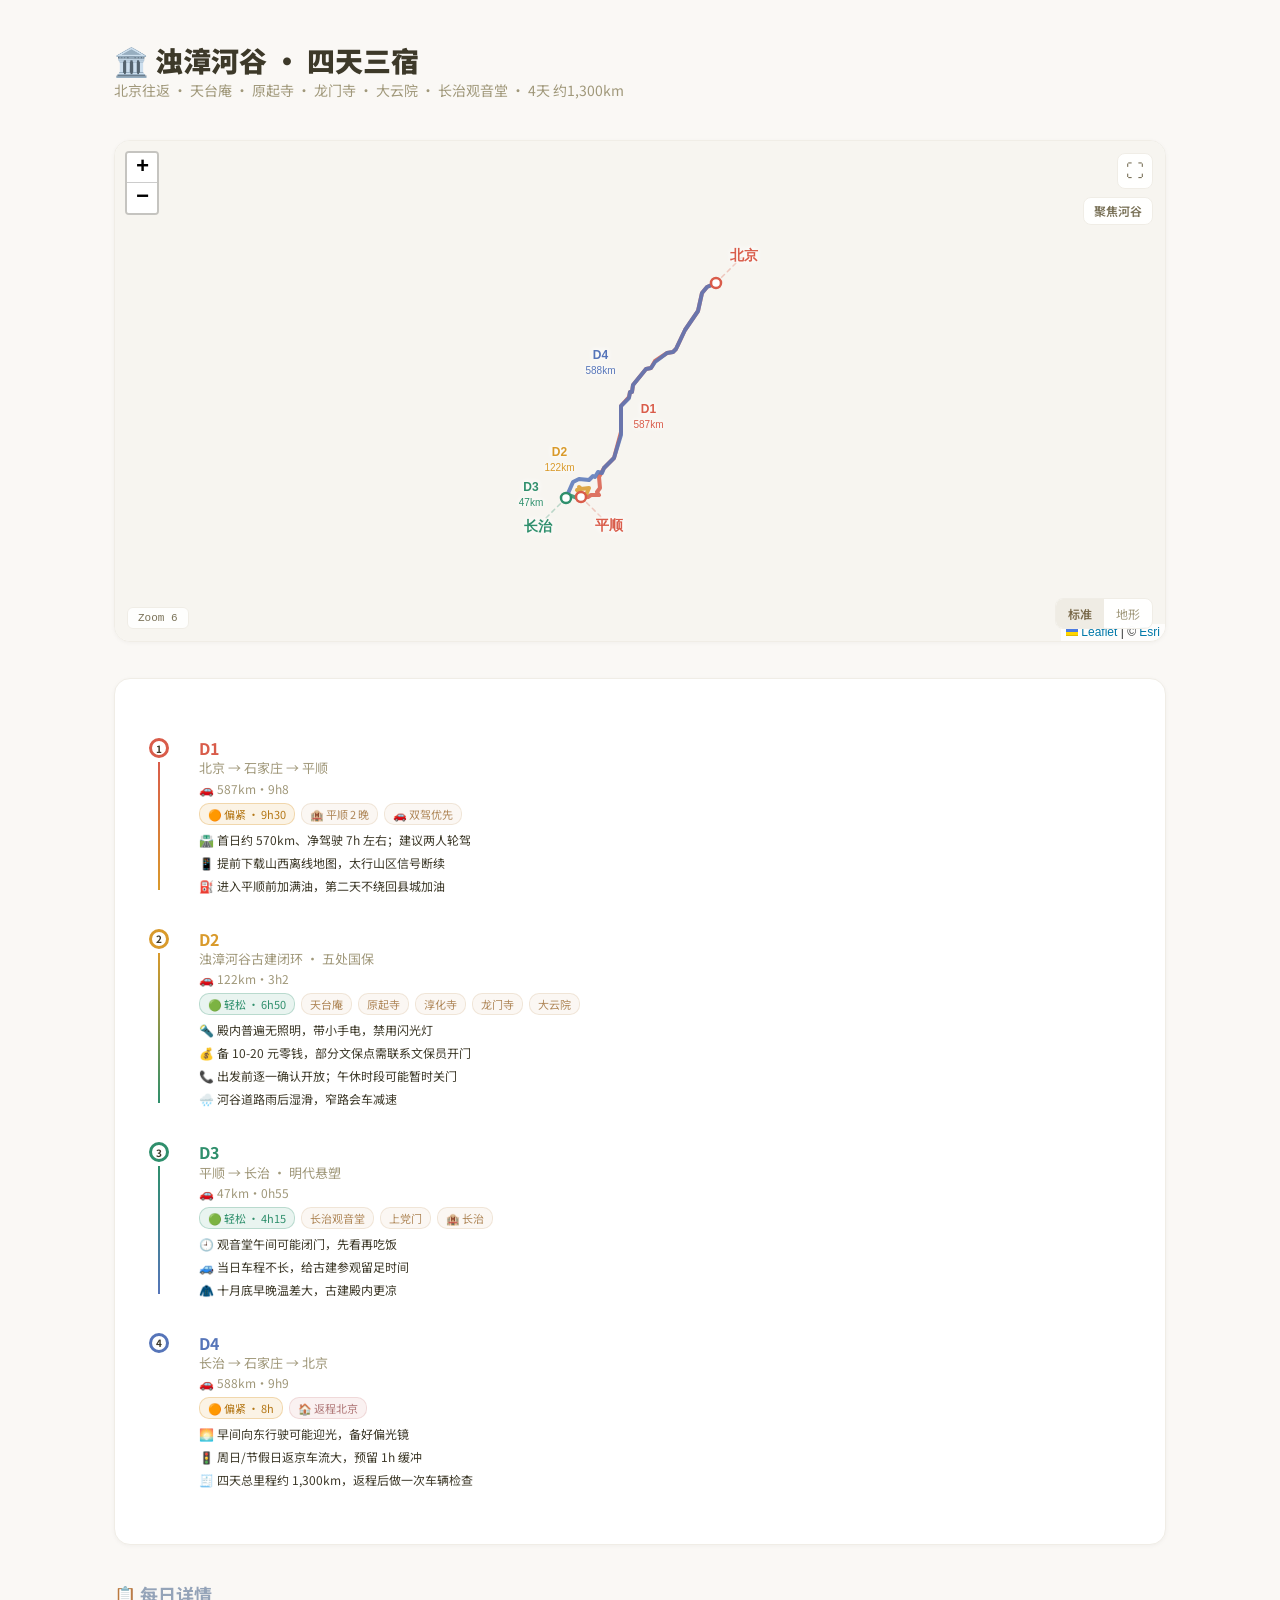
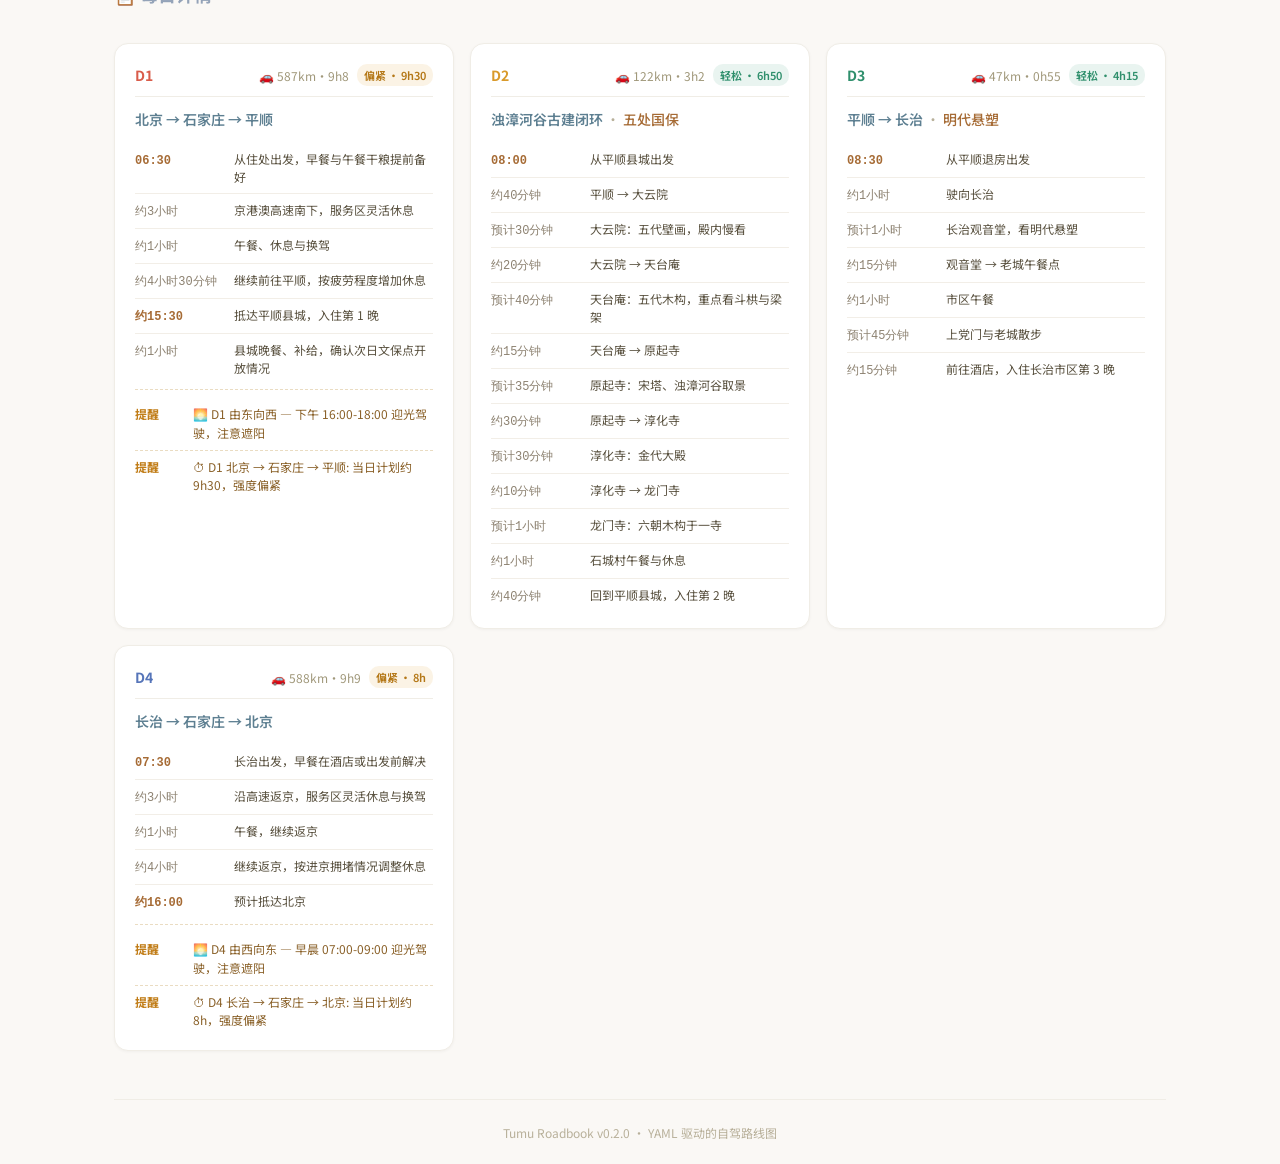
==== commit a5f894da: "feat: release Tumu Roadbook v0.2.0" ====
--- a/docs/zhuozhang-4d.html
+++ b/docs/zhuozhang-4d.html
@@ -738,6 +738,10 @@
 .tag-purple { background: rgba(131,151,207,0.1); border-color: rgba(131,151,207,0.2); color: #7a8eb8; }
 .tag-rose { background: rgba(200,120,120,0.1); border-color: rgba(200,120,120,0.2); color: #b07878; }
 .tag-elev { background: rgba(80,140,180,0.1); border-color: rgba(80,140,180,0.2); color: #5a88a8; }
+.tag-pace-easy { background: rgba(47,143,108,.1); border-color: rgba(47,143,108,.25); color: #2f8f6c; }
+.tag-pace-normal { background: rgba(86,117,185,.1); border-color: rgba(86,117,185,.25); color: #5675b9; }
+.tag-pace-tight { background: rgba(217,154,43,.12); border-color: rgba(217,154,43,.3); color: #b47716; }
+.tag-pace-avoid { background: rgba(217,92,74,.12); border-color: rgba(217,92,74,.3); color: #c94d3c; }
 .tip-note { font-size: 12px; margin-top: 6px; display: flex; align-items: center; gap: 4px; }
 .tip-note .ti { flex-shrink: 0; }
 
@@ -752,8 +756,14 @@
 .day-card { background: #fff; border: 1px solid #f0ede6; border-radius: 14px; padding: 20px; transition: box-shadow 0.2s; box-shadow: 0 1px 3px rgba(0,0,0,0.04); }
 .day-card:hover { box-shadow: 0 2px 8px rgba(0,0,0,0.08); }
 .day-header { display: flex; justify-content: space-between; align-items: center; margin-bottom: 12px; padding-bottom: 10px; border-bottom: 1px solid #f0ede6; }
+.day-header-meta { display: flex; align-items: center; gap: 8px; flex-wrap: wrap; justify-content: flex-end; }
 .day-label { font-size: 14px; font-weight: 700; }
 .day-date { font-size: 12px; color: #a0987a; }
+.day-pace { padding: 3px 7px; border-radius: 10px; font-size: 11px; font-weight: 600; }
+.day-pace-easy { color: #2f8f6c; background: rgba(47,143,108,.1); }
+.day-pace-normal { color: #5675b9; background: rgba(86,117,185,.1); }
+.day-pace-tight { color: #b47716; background: rgba(217,154,43,.12); }
+.day-pace-avoid { color: #c94d3c; background: rgba(217,92,74,.12); }
 .highlight { color: #c49a6c; font-weight: 600; }
 .day-route { font-size: 14px; color: #c49a6c; margin-bottom: 8px; }
 .day-route-path { color: #5d7f91; font-weight: 600; }
@@ -774,12 +784,16 @@
 .tl-row { display: flex; gap: 8px; padding: 3px 0; font-size: 12px; line-height: 1.5; }
 .tl-time { color: #b8b09a; font-family: monospace; flex-shrink: 0; min-width: 5em; }
 .tl-action { color: #5a5240; }
-.day-timeline { margin: 14px 0 2px; padding-left: 14px; border-left-color: #ddd6c8; }
+.day-timeline { margin: 14px 0 2px; padding-left: 0; border-left: 0; }
 .day-timeline .tl-row { align-items: baseline; padding: 7px 0; border-bottom: 1px solid #f2eee7; }
 .day-timeline .tl-row:last-child { border-bottom: 0; padding-bottom: 0; }
 .day-timeline .tl-time { color: #a66b35; font-weight: 600; min-width: 7.6em; }
 .day-timeline .tl-duration { color: #8c8170; font-weight: 500; }
 .day-timeline .tl-action { color: #5a5240; }
+.tl-alert-row { display: flex; align-items: flex-start; gap: 8px; padding: 7px 0; border-bottom: 1px dashed #eadcc2; color: #8a6129; font-size: 12px; line-height: 1.55; }
+.tl-alert-label { flex-shrink: 0; min-width: 4.2em; color: #c17d18; font-weight: 700; }
+.day-alert-list { margin-top: 12px; padding-top: 8px; border-top: 1px dashed #eadcc2; }
+.day-alert-list .tl-alert-row:last-child { padding-bottom: 0; border-bottom: 0; }
 
 @media (max-width: 640px) { #map { height: 280px; touch-action: pan-y; } }
 @media (max-width: 640px) { .container { padding: 20px 16px; } header h1 { font-size: 22px; } .stop { gap: 12px; } .stop-title { font-size: 14px; } .day-cards { grid-template-columns: 1fr; } .day-label{font-size:16px!important} .day-date{font-size:13px!important} .day-route{font-size:14px!important} .day-items{font-size:14px!important} }
@@ -814,7 +828,7 @@
       <div class="stop-content">
         <div class="stop-title" style="color:#d95c4a">D1 <span class="st-sub">北京 → 石家庄 → 平顺</span></div>
         <div class="stop-meta">🚗 587km·9h8</div>
-        <div class="stop-tags"><span class="tag">🏨 平顺 2 晚</span><span class="tag">🚗 双驾优先</span></div>
+        <div class="stop-tags"><span class="tag tag-pace tag-pace-tight">🟠 偏紧 · 9h30</span><span class="tag">🏨 平顺 2 晚</span><span class="tag">🚗 双驾优先</span></div>
         <div class="tip-note">🛣️ 首日约 570km、净驾驶 7h 左右；建议两人轮驾</div><div class="tip-note">📱 提前下载山西离线地图，太行山区信号断续</div><div class="tip-note">⛽ 进入平顺前加满油，第二天不绕回县城加油</div>
       </div>
     </div>
@@ -823,7 +837,7 @@
       <div class="stop-content">
         <div class="stop-title" style="color:#d99a2b">D2 <span class="st-sub">浊漳河谷古建闭环 · 五处国保</span></div>
         <div class="stop-meta">🚗 122km·3h2</div>
-        <div class="stop-tags"><span class="tag">天台庵</span><span class="tag">原起寺</span><span class="tag">淳化寺</span><span class="tag">龙门寺</span><span class="tag">大云院</span></div>
+        <div class="stop-tags"><span class="tag tag-pace tag-pace-easy">🟢 轻松 · 6h50</span><span class="tag">天台庵</span><span class="tag">原起寺</span><span class="tag">淳化寺</span><span class="tag">龙门寺</span><span class="tag">大云院</span></div>
         <div class="tip-note">🔦 殿内普遍无照明，带小手电，禁用闪光灯</div><div class="tip-note">💰 备 10-20 元零钱，部分文保点需联系文保员开门</div><div class="tip-note">📞 出发前逐一确认开放；午休时段可能暂时关门</div><div class="tip-note">🌧️ 河谷道路雨后湿滑，窄路会车减速</div>
       </div>
     </div>
@@ -832,7 +846,7 @@
       <div class="stop-content">
         <div class="stop-title" style="color:#2f8f6c">D3 <span class="st-sub">平顺 → 长治 · 明代悬塑</span></div>
         <div class="stop-meta">🚗 47km·0h55</div>
-        <div class="stop-tags"><span class="tag">长治观音堂</span><span class="tag">上党门</span><span class="tag">🏨 长治</span></div>
+        <div class="stop-tags"><span class="tag tag-pace tag-pace-easy">🟢 轻松 · 4h15</span><span class="tag">长治观音堂</span><span class="tag">上党门</span><span class="tag">🏨 长治</span></div>
         <div class="tip-note">🕘 观音堂午间可能闭门，先看再吃饭</div><div class="tip-note">🚙 当日车程不长，给古建参观留足时间</div><div class="tip-note">🧥 十月底早晚温差大，古建殿内更凉</div>
       </div>
     </div>
@@ -841,7 +855,7 @@
       <div class="stop-content">
         <div class="stop-title" style="color:#5675b9">D4 <span class="st-sub">长治 → 石家庄 → 北京</span></div>
         <div class="stop-meta">🚗 588km·9h9</div>
-        <div class="stop-tags"><span class="tag tag-rose">🏠 返程北京</span></div>
+        <div class="stop-tags"><span class="tag tag-pace tag-pace-tight">🟠 偏紧 · 8h</span><span class="tag tag-rose">🏠 返程北京</span></div>
         <div class="tip-note">🌅 早间向东行驶可能迎光，备好偏光镜</div><div class="tip-note">🚦 周日/节假日返京车流大，预留 1h 缓冲</div><div class="tip-note">🧾 四天总里程约 1,300km，返程后做一次车辆检查</div>
       </div>
     </div>
@@ -851,7 +865,7 @@
 <h2 style="font-size:18px;font-weight:700;margin-bottom:16px;color:#94a3b8;">📋 每日详情</h2>
 <div class="day-cards">
   <div class="day-card card-0">
-    <div class="day-header"><span class="day-label" style="color:#d95c4a">D1</span><span class="day-date">🚗 587km·9h8</span></div>
+    <div class="day-header"><span class="day-label" style="color:#d95c4a">D1</span><span class="day-header-meta"><span class="day-date">🚗 587km·9h8</span><span class="day-pace day-pace-tight">偏紧 · 9h30</span></span></div>
     <div class="day-route"><span class="day-route-path">北京 → 石家庄 → 平顺</span></div>
     <div class="timeline day-timeline"><div class="tl-row"><span class="tl-time">06:30</span><span class="tl-action">从住处出发，早餐与午餐干粮提前备好</span></div>
 <div class="tl-row"><span class="tl-time tl-duration">约3小时</span><span class="tl-action">京港澳高速南下，服务区灵活休息</span></div>
@@ -859,11 +873,10 @@
 <div class="tl-row"><span class="tl-time tl-duration">约4小时30分钟</span><span class="tl-action">继续前往平顺，按疲劳程度增加休息</span></div>
 <div class="tl-row"><span class="tl-time">约15:30</span><span class="tl-action">抵达平顺县城，入住第 1 晚</span></div>
 <div class="tl-row"><span class="tl-time tl-duration">约1小时</span><span class="tl-action">县城晚餐、补给，确认次日文保点开放情况</span></div></div>
-    
-    
+    <div class="day-alert-list"><div class="tl-alert-row"><span class="tl-alert-label">提醒</span><span>🌅 D1 由东向西 — 下午 16:00-18:00 迎光驾驶，注意遮阳</span></div><div class="tl-alert-row"><span class="tl-alert-label">提醒</span><span>⏱ D1 北京 → 石家庄 → 平顺: 当日计划约 9h30，强度偏紧</span></div></div>
   </div>
   <div class="day-card card-1">
-    <div class="day-header"><span class="day-label" style="color:#d99a2b">D2</span><span class="day-date">🚗 122km·3h2</span></div>
+    <div class="day-header"><span class="day-label" style="color:#d99a2b">D2</span><span class="day-header-meta"><span class="day-date">🚗 122km·3h2</span><span class="day-pace day-pace-easy">轻松 · 6h50</span></span></div>
     <div class="day-route"><span class="day-route-path">浊漳河谷古建闭环</span><span class="day-route-separator"> · </span><span class="day-route-focus">五处国保</span></div>
     <div class="timeline day-timeline"><div class="tl-row"><span class="tl-time">08:00</span><span class="tl-action">从平顺县城出发</span></div>
 <div class="tl-row"><span class="tl-time tl-duration">约40分钟</span><span class="tl-action">平顺 → 大云院</span></div>
@@ -879,10 +892,9 @@
 <div class="tl-row"><span class="tl-time tl-duration">约1小时</span><span class="tl-action">石城村午餐与休息</span></div>
 <div class="tl-row"><span class="tl-time tl-duration">约40分钟</span><span class="tl-action">回到平顺县城，入住第 2 晚</span></div></div>
     
-    
   </div>
   <div class="day-card card-2">
-    <div class="day-header"><span class="day-label" style="color:#2f8f6c">D3</span><span class="day-date">🚗 47km·0h55</span></div>
+    <div class="day-header"><span class="day-label" style="color:#2f8f6c">D3</span><span class="day-header-meta"><span class="day-date">🚗 47km·0h55</span><span class="day-pace day-pace-easy">轻松 · 4h15</span></span></div>
     <div class="day-route"><span class="day-route-path">平顺 → 长治</span><span class="day-route-separator"> · </span><span class="day-route-focus">明代悬塑</span></div>
     <div class="timeline day-timeline"><div class="tl-row"><span class="tl-time">08:30</span><span class="tl-action">从平顺退房出发</span></div>
 <div class="tl-row"><span class="tl-time tl-duration">约1小时</span><span class="tl-action">驶向长治</span></div>
@@ -892,22 +904,20 @@
 <div class="tl-row"><span class="tl-time tl-duration">预计45分钟</span><span class="tl-action">上党门与老城散步</span></div>
 <div class="tl-row"><span class="tl-time tl-duration">约15分钟</span><span class="tl-action">前往酒店，入住长治市区第 3 晚</span></div></div>
     
-    
   </div>
   <div class="day-card card-3">
-    <div class="day-header"><span class="day-label" style="color:#5675b9">D4</span><span class="day-date">🚗 588km·9h9</span></div>
+    <div class="day-header"><span class="day-label" style="color:#5675b9">D4</span><span class="day-header-meta"><span class="day-date">🚗 588km·9h9</span><span class="day-pace day-pace-tight">偏紧 · 8h</span></span></div>
     <div class="day-route"><span class="day-route-path">长治 → 石家庄 → 北京</span></div>
     <div class="timeline day-timeline"><div class="tl-row"><span class="tl-time">07:30</span><span class="tl-action">长治出发，早餐在酒店或出发前解决</span></div>
 <div class="tl-row"><span class="tl-time tl-duration">约3小时</span><span class="tl-action">沿高速返京，服务区灵活休息与换驾</span></div>
 <div class="tl-row"><span class="tl-time tl-duration">约1小时</span><span class="tl-action">午餐，继续返京</span></div>
 <div class="tl-row"><span class="tl-time tl-duration">约4小时</span><span class="tl-action">继续返京，按进京拥堵情况调整休息</span></div>
 <div class="tl-row"><span class="tl-time">约16:00</span><span class="tl-action">预计抵达北京</span></div></div>
-    
-    
+    <div class="day-alert-list"><div class="tl-alert-row"><span class="tl-alert-label">提醒</span><span>🌅 D4 由西向东 — 早晨 07:00-09:00 迎光驾驶，注意遮阳</span></div><div class="tl-alert-row"><span class="tl-alert-label">提醒</span><span>⏱ D4 长治 → 石家庄 → 北京: 当日计划约 8h，强度偏紧</span></div></div>
   </div>
 </div>
 
-<div class="footer">Tumu Roadbook v0.1.8 · YAML 驱动的自驾路线图</div>
+<div class="footer">Tumu Roadbook v0.2.0 · YAML 驱动的自驾路线图</div>
 </div>
 
 <script>/* @preserve
@@ -923,10 +933,10 @@
 var r_3 = [[36.200151, 113.439324], [36.20103, 113.436272], [36.186691, 113.404105], [36.184584, 113.385187], [36.190195, 113.374759], [36.192028, 113.35812], [36.199701, 113.329029], [36.209872, 113.314021], [36.207072, 113.300432], [36.211013, 113.293071], [36.215526, 113.274875], [36.22761, 113.257652], [36.238766, 113.253886], [36.242886, 113.233014], [36.247409, 113.227979], [36.250131, 113.213173], [36.245628, 113.174925], [36.238698, 113.163008], [36.239285, 113.156453], [36.221685, 113.148754], [36.2327, 113.091237], [36.222807, 113.087779], [36.225667, 113.075243], [36.227211, 113.076633], [36.225582, 113.075193], [36.222719, 113.087768], [36.21115, 113.085314], [36.203137, 113.118049], [36.192011, 113.113429], [36.191115, 113.116061]];
 var r_4 = [[36.191115, 113.116061], [36.466832, 113.266847], [36.467062, 113.320939], [36.532966, 113.392503], [36.518154, 113.620246], [36.577895, 113.709583], [36.568186, 113.757045], [36.644309, 113.817372], [36.631574, 113.914424], [36.714046, 113.949943], [36.905904, 114.164834], [37.293602, 114.313295], [37.798579, 114.31434], [37.951743, 114.500655], [38.042377, 114.514906], [38.043469, 114.570994], [38.162629, 114.588645], [38.348779, 114.732952], [38.437842, 114.866776], [38.461957, 114.983971], [38.571815, 115.078526], [38.725617, 115.325593], [38.740761, 115.467937], [38.78744, 115.537758], [39.112041, 115.734144], [39.429742, 116.012171], [39.733717, 116.109563], [39.8416, 116.207009], [39.904421, 116.407381]];
 var mainRoutes = [
-  ['#d95c4a', r_1],
-  ['#d99a2b', r_2],
-  ['#2f8f6c', r_3],
-  ['#5675b9', r_4],
+  ['#d95c4a', r_1, 'road'],
+  ['#d99a2b', r_2, 'road'],
+  ['#2f8f6c', r_3, 'road'],
+  ['#5675b9', r_4, 'road'],
 ];
 var spurRoutes = [];
 var cityPosData = [{"name": "北京", "lat": 39.9042, "lng": 116.4074, "color": "#d95c4a", "elevation": 51}, {"name": "平顺", "lat": 36.2, "lng": 113.439, "color": "#d95c4a", "elevation": 1077}, {"name": "长治", "lat": 36.191, "lng": 113.116, "color": "#2f8f6c", "elevation": 933}];
@@ -976,7 +986,13 @@
 
 // ── 路线（主路线 + 支线 + 端线段数据）──
 for (var i = 0; i < mainRoutes.length; i++)
-  L.polyline(mainRoutes[i][1], { color: mainRoutes[i][0], weight: 4, opacity: 0.85, smoothFactor: 1 }).addTo(map);
+  L.polyline(mainRoutes[i][1], {
+    color: mainRoutes[i][0],
+    weight: 4,
+    opacity: mainRoutes[i][2] === 'estimated' ? 0.65 : 0.85,
+    dashArray: mainRoutes[i][2] === 'estimated' ? '8,6' : null,
+    smoothFactor: 1
+  }).addTo(map);
 var spurLayer = L.layerGroup();
 
 // 预采样路线线段（每 5 个点取一段），用于像素碰撞
@@ -1172,6 +1188,7 @@
 map.fitBounds(ab,{padding:[50,50]});
 var overviewBounds = map.getBounds();
 var focusCfg = {"label": "聚焦河谷", "center": [36.29, 113.4], "zoom": 10};
+var poiZoom = {"major": 10, "minor": 11};
 var focusActive = false;
 var focusBtn = document.getElementById('focus-btn');
 if (focusCfg && focusCfg.center && focusCfg.zoom) {
@@ -1251,12 +1268,21 @@
   spurLayer.clearLayers();
   if (z>=10) {
     for (var i=0;i<spurRoutes.length;i++)
-      spurLayer.addLayer(L.polyline(spurRoutes[i][1],{color:spurRoutes[i][0],weight:3,opacity:0.6,smoothFactor:1}));
+      spurLayer.addLayer(L.polyline(spurRoutes[i][1],{
+        color: spurRoutes[i][0],
+        weight: 3,
+        opacity: spurRoutes[i][2] === 'estimated' ? 0.5 : 0.6,
+        dashArray: spurRoutes[i][2] === 'estimated' ? '7,5' : null,
+        smoothFactor: 1
+      }));
   }
-  if (z>=10&&!map.hasLayer(poiMajor)) map.addLayer(poiMajor);
-  else if (z<10&&map.hasLayer(poiMajor)) map.removeLayer(poiMajor);
-  if (z>=11&&!map.hasLayer(poiMinor)) map.addLayer(poiMinor);
-  else if (z<11&&map.hasLayer(poiMinor)) map.removeLayer(poiMinor);
+  var compactAdjust = map.getSize().x < 420 ? 1 : 0;
+  var majorMinZoom = poiZoom.major + compactAdjust;
+  var minorMinZoom = poiZoom.minor + compactAdjust;
+  if (z>=majorMinZoom&&!map.hasLayer(poiMajor)) map.addLayer(poiMajor);
+  else if (z<majorMinZoom&&map.hasLayer(poiMajor)) map.removeLayer(poiMajor);
+  if (z>=minorMinZoom&&!map.hasLayer(poiMinor)) map.addLayer(poiMinor);
+  else if (z<minorMinZoom&&map.hasLayer(poiMinor)) map.removeLayer(poiMinor);
   if (!map.hasLayer(spurLayer)) map.addLayer(spurLayer);
   
   if (map.hasLayer(dotLayer)){map.removeLayer(dotLayer);map.addLayer(dotLayer);}
